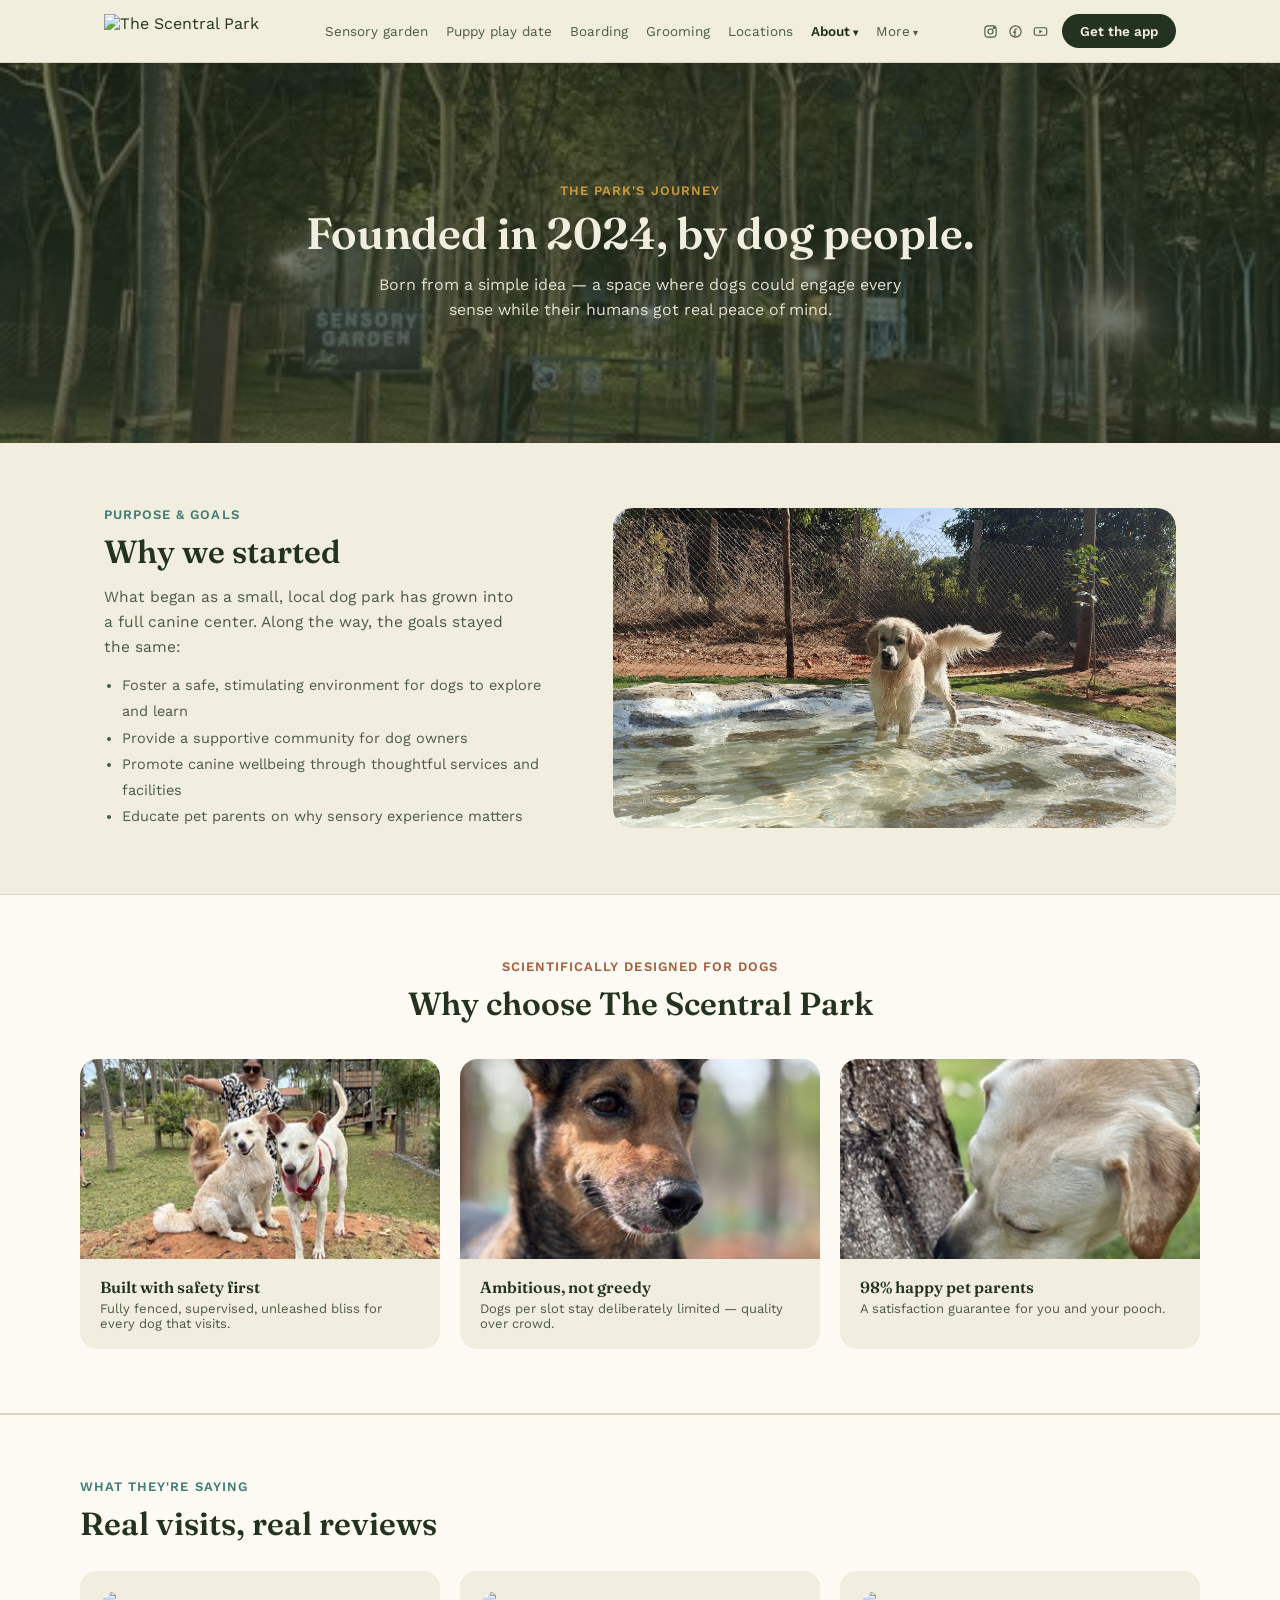
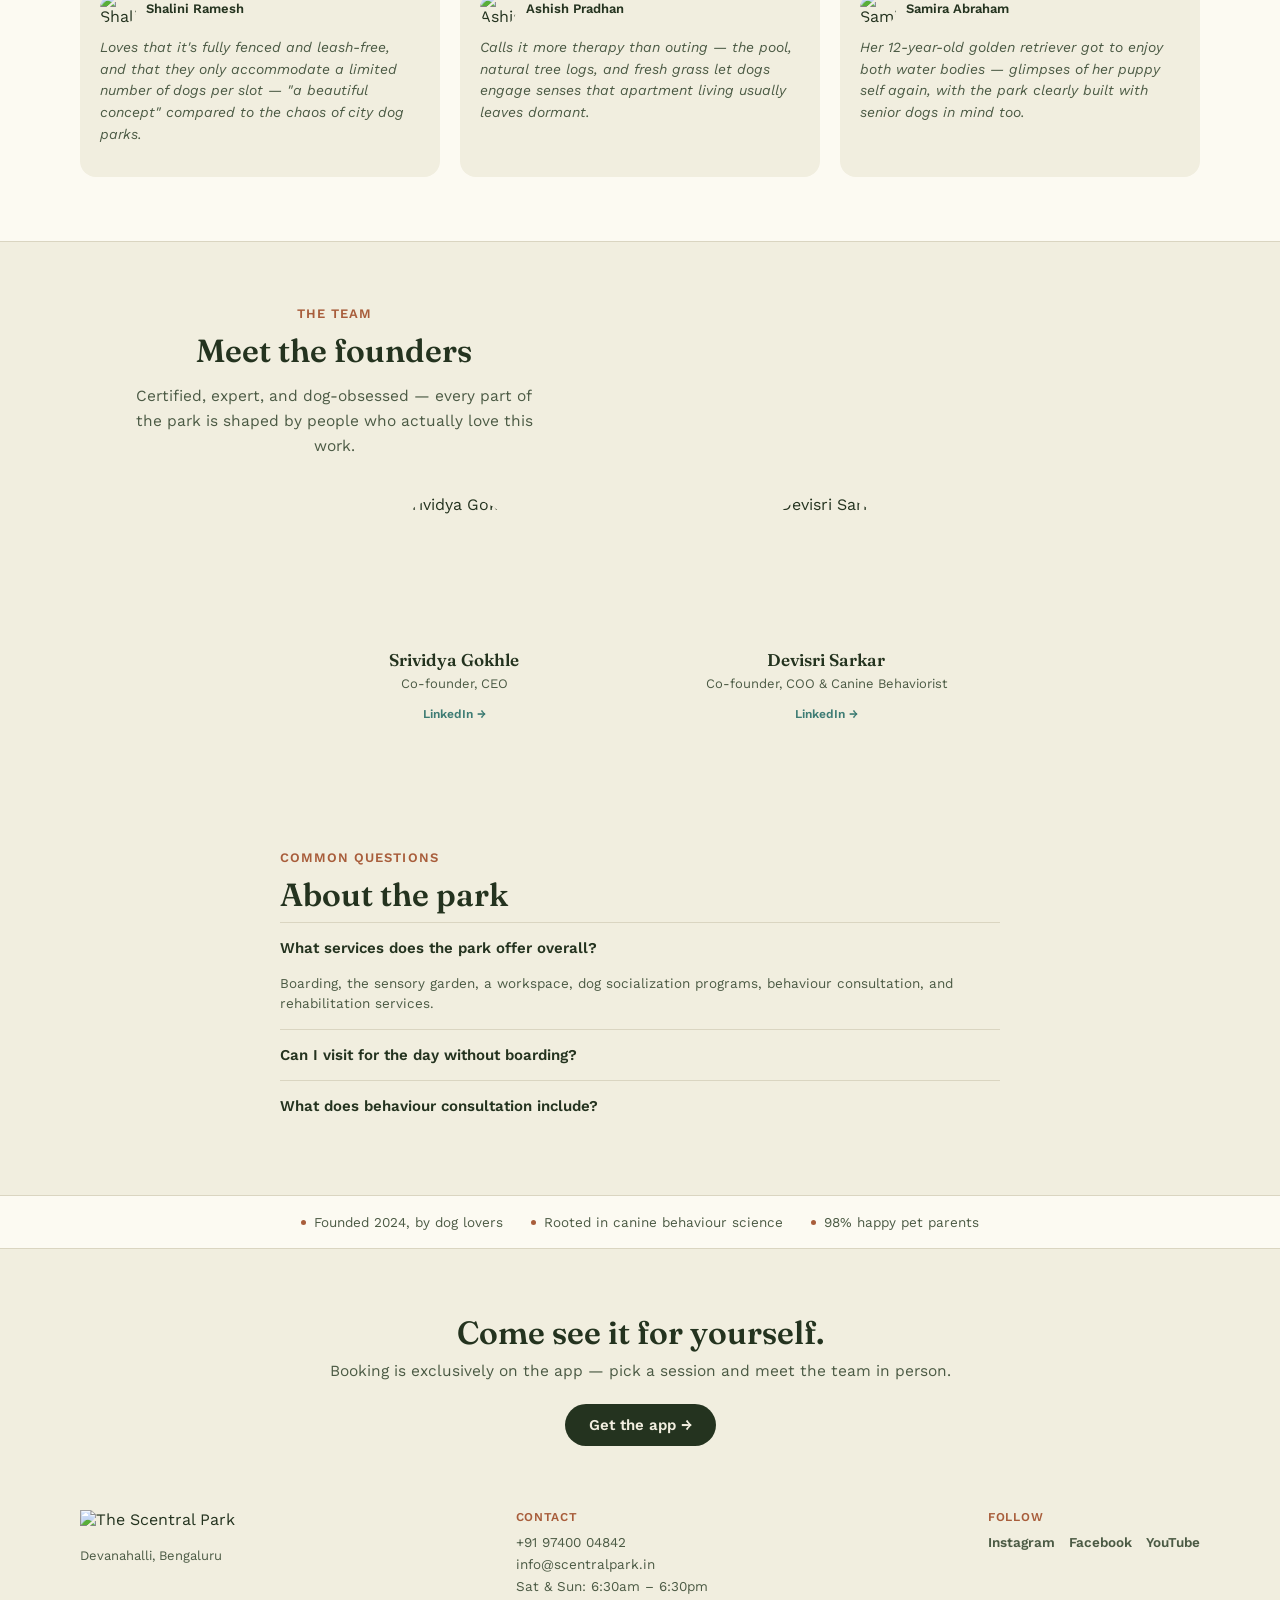
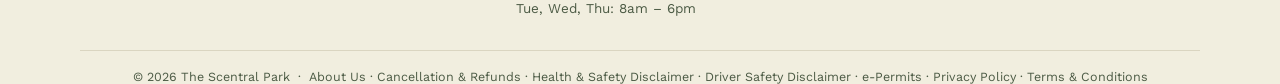
==== about.html @ 505bb622 "Add files via upload" ====
<!DOCTYPE html>
<html lang="en">
<head>
<meta charset="UTF-8" />
<meta name="viewport" content="width=device-width, initial-scale=1.0" />
<title>About — The Scentral Park</title>
<meta name="description" content="Founded in 2024, The Scentral Park was built by dog lovers to give dogs a space to engage every sense. Meet the team behind it.">
<link href="https://fonts.googleapis.com/css2?family=Fraunces:wght@500;600&family=Work+Sans:wght@400;500;600&display=swap" rel="stylesheet">
<link rel="stylesheet" href="assets/css/main.css">
<style>
  .team-grid { max-width: 720px; margin: 0 auto; display: grid; grid-template-columns: 1fr 1fr; gap: 24px; }
  .team-card { text-align: center; }
  .team-photo { width: 140px; height: 140px; border-radius: 50%; overflow: hidden; margin: 0 auto 14px; }
  .team-photo img { width: 100%; height: 100%; object-fit: cover; }
  .team-card h3 { font-size: 17px; margin-bottom: 4px; }
  .team-card p.title { font-size: 13px; color: var(--ink-soft); margin-bottom: 8px; }
  .team-card a.social { font-size: 12px; color: var(--water); font-weight: 600; }
  @media (max-width: 560px) { .team-grid { grid-template-columns: 1fr; max-width: 280px; } }
  .t-card-photo { display: flex; align-items: center; gap: 10px; margin-bottom: 10px; }
  .t-card-photo img { width: 36px; height: 36px; border-radius: 50%; object-fit: cover; }
</style>
</head>
<body>

<header>
  <div class="header-inner">
    <a href="index.html" class="logo">
      <img src="https://scentralpark.in/wp-content/uploads/2024/12/logo-web-scp-500-1.png" alt="The Scentral Park" style="height:34px;width:auto;">
    </a>
    <nav>
      <a href="sensory-garden.html">Sensory garden</a>
      <a href="puppy-play-date.html">Puppy play date</a>
      <a href="boarding.html">Boarding</a>
      <a href="grooming.html">Grooming</a>
      <a href="locations.html">Locations</a>
      <a href="about.html" class="grp" style="text-decoration:none;color:var(--ink);font-weight:600;">About</a>
      <a href="cafe.html" class="grp" style="text-decoration:none;">More</a>
    </nav>
    <div class="header-cta-group">
      <div class="header-social">
        <a href="https://www.instagram.com/thescentralpark/" target="_blank" rel="noopener" aria-label="Instagram">
          <svg viewBox="0 0 24 24" fill="none" stroke="currentColor" stroke-width="1.8"><rect x="3" y="3" width="18" height="18" rx="5"/><circle cx="12" cy="12" r="4"/><circle cx="17.5" cy="6.5" r="1"/></svg>
        </a>
        <a href="https://www.facebook.com/profile.php?id=61556131220568" target="_blank" rel="noopener" aria-label="Facebook">
          <svg viewBox="0 0 24 24" fill="none" stroke="currentColor" stroke-width="1.8"><path d="M15 8h-2a2 2 0 0 0-2 2v10M8 13h5"/><circle cx="12" cy="12" r="9"/></svg>
        </a>
        <a href="http://www.youtube.com/@thescentralpark" target="_blank" rel="noopener" aria-label="YouTube">
          <svg viewBox="0 0 24 24" fill="none" stroke="currentColor" stroke-width="1.8"><rect x="2" y="6" width="20" height="12" rx="3"/><path d="M10 9l5 3-5 3z" fill="currentColor" stroke="none"/></svg>
        </a>
      </div>
      <a href="#" class="btn btn-primary" style="padding:9px 18px;font-size:13.5px;">Get the app</a>
      <button class="mobile-toggle" onclick="document.getElementById('mmenu').classList.toggle('open')" aria-label="Toggle menu">
        <svg viewBox="0 0 24 24" fill="none" stroke="currentColor" stroke-width="2" stroke-linecap="round"><line x1="3" y1="6" x2="21" y2="6"/><line x1="3" y1="12" x2="21" y2="12"/><line x1="3" y1="18" x2="21" y2="18"/></svg>
      </button>
    </div>
  </div>
  <div class="mobile-menu" id="mmenu">
    <a href="sensory-garden.html">Sensory garden</a>
    <a href="puppy-play-date.html">Puppy play date</a>
    <a href="boarding.html">Boarding</a>
    <a href="grooming.html">Grooming</a>
    <a href="locations.html">Locations</a>
    <a href="about.html" class="active">About</a>
    <a href="cafe.html">More</a>
    <a href="#" class="btn btn-primary">Get the app</a>
  </div>
</header>

<section class="page-hero">
  <img src="assets/img/park-path.jpg" alt="The Scentral Park grounds">
  <div class="scrim"></div>
  <div class="page-hero-content">
    <span class="eyebrow" style="color:var(--sand);">The park's journey</span>
    <h1>Founded in 2024, by dog people.</h1>
    <p>Born from a simple idea — a space where dogs could engage every sense while their humans got real peace of mind.</p>
  </div>
</section>

<section class="feature">
  <div class="feature-inner wrap">
    <div>
      <span class="eyebrow" style="color:var(--water);">Purpose &amp; goals</span>
      <h2>Why we started</h2>
      <p>What began as a small, local dog park has grown into a full canine center. Along the way, the goals stayed the same:</p>
      <ul style="margin-top:14px;padding-left:18px;color:var(--ink-soft);font-size:14.5px;line-height:1.8;">
        <li>Foster a safe, stimulating environment for dogs to explore and learn</li>
        <li>Provide a supportive community for dog owners</li>
        <li>Promote canine wellbeing through thoughtful services and facilities</li>
        <li>Educate pet parents on why sensory experience matters</li>
      </ul>
    </div>
    <div class="feature-media">
      <img src="assets/img/sensory-garden-hero.jpg" alt="Dog at The Scentral Park">
    </div>
  </div>
</section>

<section class="zones">
  <div class="zones-head">
    <span class="eyebrow" style="color:var(--mud);">Scientifically designed for dogs</span>
    <h2>Why choose The Scentral Park</h2>
  </div>
  <div class="zones-grid">
    <div class="zone-card">
      <div class="zone-media"><img src="assets/img/mound-play-2.jpg" alt="Safety at The Scentral Park"></div>
      <div class="zone-body">
        <h3>Built with safety first</h3>
        <p>Fully fenced, supervised, unleashed bliss for every dog that visits.</p>
      </div>
    </div>
    <div class="zone-card">
      <div class="zone-media"><img src="assets/img/portrait-1.jpg" alt="Small groups at The Scentral Park"></div>
      <div class="zone-body">
        <h3>Ambitious, not greedy</h3>
        <p>Dogs per slot stay deliberately limited — quality over crowd.</p>
      </div>
    </div>
    <div class="zone-card">
      <div class="zone-media"><img src="assets/img/portrait-2.jpg" alt="Happy dog at The Scentral Park"></div>
      <div class="zone-body">
        <h3>98% happy pet parents</h3>
        <p>A satisfaction guarantee for you and your pooch.</p>
      </div>
    </div>
  </div>
</section>

<section class="testimonials">
  <div class="testimonials-inner">
    <span class="eyebrow" style="color:var(--water);">What they're saying</span>
    <h2 style="font-size:clamp(24px,3vw,32px);">Real visits, real reviews</h2>
    <div class="testimonials-grid">
      <div class="t-card">
        <div class="t-card-photo">
          <img src="https://scentralpark.in/wp-content/uploads/2024/12/shalini-petpic-482x391.jpg" alt="Shalini Ramesh">
          <p class="name" style="margin:0;">Shalini Ramesh</p>
        </div>
        <p class="quote">Loves that it's fully fenced and leash-free, and that they only accommodate a limited number of dogs per slot — "a beautiful concept" compared to the chaos of city dog parks.</p>
      </div>
      <div class="t-card">
        <div class="t-card-photo">
          <img src="https://scentralpark.in/wp-content/uploads/2024/12/ashish-pic-482x391.jpg" alt="Ashish Pradhan">
          <p class="name" style="margin:0;">Ashish Pradhan</p>
        </div>
        <p class="quote">Calls it more therapy than outing — the pool, natural tree logs, and fresh grass let dogs engage senses that apartment living usually leaves dormant.</p>
      </div>
      <div class="t-card">
        <div class="t-card-photo">
          <img src="https://scentralpark.in/wp-content/uploads/2024/12/samira-abraham-482x391.jpg" alt="Samira Abraham">
          <p class="name" style="margin:0;">Samira Abraham</p>
        </div>
        <p class="quote">Her 12-year-old golden retriever got to enjoy both water bodies — glimpses of her puppy self again, with the park clearly built with senior dogs in mind too.</p>
      </div>
    </div>
  </div>
</section>

<section class="feature">
  <div class="feature-inner wrap">
    <div style="text-align:center;max-width:640px;margin:0 auto;">
      <span class="eyebrow" style="color:var(--mud);">The team</span>
      <h2>Meet the founders</h2>
      <p style="margin:0 auto;">Certified, expert, and dog-obsessed — every part of the park is shaped by people who actually love this work.</p>
    </div>
  </div>
  <div class="team-grid" style="margin-top:36px;">
    <div class="team-card">
      <div class="team-photo"><img src="https://scentralpark.in/wp-content/uploads/2024/12/vidya-wdog2.jpg" alt="Srividya Gokhle"></div>
      <h3>Srividya Gokhle</h3>
      <p class="title">Co-founder, CEO</p>
      <a class="social" href="https://in.linkedin.com/in/vidya-gokhle-02820345" target="_blank" rel="noopener">LinkedIn →</a>
    </div>
    <div class="team-card">
      <div class="team-photo"><img src="https://scentralpark.in/wp-content/uploads/2024/12/devisrisarkar.jpg" alt="Devisri Sarkar"></div>
      <h3>Devisri Sarkar</h3>
      <p class="title">Co-founder, COO &amp; Canine Behaviorist</p>
      <a class="social" href="https://in.linkedin.com/in/devisri" target="_blank" rel="noopener">LinkedIn →</a>
    </div>
  </div>
</section>

<section class="faq">
  <div class="faq-inner">
    <span class="eyebrow" style="color:var(--mud);">Common questions</span>
    <h2 style="font-size:clamp(24px,3vw,32px);margin-bottom:8px;">About the park</h2>
    <details class="faq-item" open>
      <summary>What services does the park offer overall?</summary>
      <p>Boarding, the sensory garden, a workspace, dog socialization programs, behaviour consultation, and rehabilitation services.</p>
    </details>
    <details class="faq-item">
      <summary>Can I visit for the day without boarding?</summary>
      <p>Yes — day visits let your dog enjoy the facilities and socialization programs without an overnight stay.</p>
    </details>
    <details class="faq-item">
      <summary>What does behaviour consultation include?</summary>
      <p>Working one-on-one with a professional to address specific behavioural issues, with strategies and training techniques tailored to your dog.</p>
    </details>
  </div>
</section>

<div class="trust">
  <div class="trust-inner">
    <span><span class="dot"></span>Founded 2024, by dog lovers</span>
    <span><span class="dot"></span>Rooted in canine behaviour science</span>
    <span><span class="dot"></span>98% happy pet parents</span>
  </div>
</div>

<section class="closing wrap">
  <h2>Come see it for yourself.</h2>
  <p>Booking is exclusively on the app — pick a session and meet the team in person.</p>
  <a href="#" class="btn btn-primary">Get the app →</a>
</section>

<footer>
  <div class="footer-inner">
    <div>
      <div class="logo">
        <img src="https://scentralpark.in/wp-content/uploads/2024/12/logo-web-scp-500-1.png" alt="The Scentral Park" style="height:30px;width:auto;">
      </div>
      <span style="font-size:13px;color:var(--ink-soft);max-width:220px;display:block;margin-top:8px;">Devanahalli, Bengaluru</span>
    </div>
    <div class="footer-col">
      <h4>Contact</h4>
      <a href="tel:+919740004842">+91 97400 04842</a>
      <a href="mailto:info@scentralpark.in">info@scentralpark.in</a>
      <span>Sat &amp; Sun: 6:30am – 6:30pm</span>
      <span>Tue, Wed, Thu: 8am – 6pm</span>
    </div>
    <div class="footer-col">
      <h4>Follow</h4>
      <div class="footer-social">
        <a href="https://www.instagram.com/thescentralpark/" target="_blank" rel="noopener">Instagram</a>
        <a href="https://www.facebook.com/profile.php?id=61556131220568" target="_blank" rel="noopener">Facebook</a>
        <a href="http://www.youtube.com/@thescentralpark" target="_blank" rel="noopener">YouTube</a>
      </div>
    </div>
  </div>
  <div class="footer-bottom">
    © 2026 The Scentral Park &nbsp;·&nbsp;
    <a href="about.html" style="display:inline;">About Us</a> ·
    <a href="#" style="display:inline;">Cancellation &amp; Refunds</a> ·
    <a href="#" style="display:inline;">Health &amp; Safety Disclaimer</a> ·
    <a href="#" style="display:inline;">Driver Safety Disclaimer</a> ·
    <a href="#" style="display:inline;">e-Permits</a> ·
    <a href="#" style="display:inline;">Privacy Policy</a> ·
    <a href="#" style="display:inline;">Terms &amp; Conditions</a>
  </div>
</footer>

</body>
</html>
---- assets/css/main.css ----
:root {
    --bg: #F1EEDF; --card: #FCFAF2; --ink: #24331F; --ink-soft: #4B5A44;
    --mud: #A85D3B; --water: #3E7C74; --sand: #C99A3E; --line: #DAD5C1;
  }
  * { box-sizing: border-box; margin: 0; padding: 0; }
  html { scroll-behavior: smooth; }
  body { background: var(--bg); color: var(--ink); font-family: 'Work Sans', sans-serif; }
  img, video { max-width: 100%; display: block; object-fit: cover; }
  a { color: inherit; text-decoration: none; }
  h1,h2,h3 { font-family: 'Fraunces', serif; font-weight: 600; }
  .wrap { max-width: 1120px; margin: 0 auto; padding: 0 24px; }
  .eyebrow { font-size: 13px; font-weight: 600; letter-spacing: .08em; text-transform: uppercase; margin-bottom: 10px; display: block; }
  .btn { font-weight: 600; font-size: 15px; border-radius: 999px; padding: 12px 24px; display: inline-flex; align-items: center; gap: 8px; }
  .btn-primary { background: var(--ink); color: var(--bg); }
  .btn-outline { border: 1.5px solid var(--ink); color: var(--ink); }

  header { position: sticky; top: 0; z-index: 50; background: rgba(241,238,223,.94); backdrop-filter: blur(6px); border-bottom: 1px solid var(--line); }
  .header-inner { max-width: 1120px; margin: 0 auto; box-sizing: border-box; display: flex; align-items: center; justify-content: space-between; padding: 14px 24px; gap: 16px; flex-wrap: wrap; }
  .logo { display: flex; align-items: center; gap: 8px; }
  .logo-mark { width: 30px; height: 30px; border-radius: 50%; background: var(--ink); display: flex; align-items: center; justify-content: center; color: var(--bg); font-family: 'Fraunces',serif; font-weight: 600; font-size: 14px; }
  .logo-name { font-family: 'Fraunces', serif; font-weight: 600; font-size: 17px; }
  nav { display: flex; gap: 18px; flex-wrap: wrap; }
  nav a, nav span.grp { font-size: 13.5px; color: var(--ink-soft); cursor: pointer; }
  .grp:after { content: " ▾"; font-size: 10px; }
  .header-social { display: flex; align-items: center; gap: 10px; }
  .header-social a { color: var(--ink-soft); display: flex; }
  .header-social svg { width: 15px; height: 15px; }
  .header-cta-group { display: flex; align-items: center; gap: 14px; }
  .mobile-toggle { display: none; background: none; border: none; cursor: pointer; color: var(--ink); padding: 4px; }
  .mobile-toggle svg { width: 22px; height: 22px; display: block; }
  .mobile-menu { display: none; flex-direction: column; gap: 2px; padding: 8px 24px 20px; border-top: 1px solid var(--line); background: var(--bg); }
  .mobile-menu.open { display: flex; }
  .mobile-menu a:not(.btn) { text-decoration: none; color: var(--ink); font-size: 16px; padding: 12px 0; border-bottom: 1px solid var(--line); }
  .mobile-menu a.active { font-weight: 600; color: var(--mud); }
  .mobile-menu .btn { text-align: center; justify-content: center; margin-top: 14px; }
  @media (max-width: 480px) { .header-social { display: none; } }
  @media (max-width: 860px) {
    nav { display: none; }
    .mobile-toggle { display: block; }
  }

  /* hero */
  .hero { position: relative; min-height: 560px; display: flex; align-items: center; overflow: hidden; }
  .hero video { position: absolute; inset: 0; width: 100%; height: 100%; object-fit: cover; }
  .hero-scrim { position: absolute; inset: 0; background: linear-gradient(180deg, rgba(36,51,31,.55) 0%, rgba(36,51,31,.35) 45%, rgba(36,51,31,.75) 100%); }
  .hero-content { position: relative; max-width: 1120px; margin: 0 auto; padding: 60px 24px 40px; width: 100%; text-align: center; }
  .hero h1 { font-size: clamp(30px,5vw,52px); line-height: 1.1; color: var(--bg); margin: 0 auto 16px; max-width: 720px; }
  .hero p { font-size: 17px; color: #E4E1D2; max-width: 480px; margin: 0 auto 26px; line-height: 1.5; }
  .hero-actions { display: flex; gap: 12px; justify-content: center; flex-wrap: wrap; margin-bottom: 40px; }

  /* avatar row */
  .avatar-row { display: flex; justify-content: center; gap: 28px; flex-wrap: wrap; position: relative; z-index: 2; }
  .avatar-item { text-align: center; width: 130px; }
  .avatar-photo { width: 76px; height: 76px; border-radius: 50%; overflow: hidden; margin: 0 auto 10px; border: 2px solid rgba(252,250,242,.6); }
  .avatar-photo img { width: 100%; height: 100%; }
  .avatar-item p { font-size: 12.5px; color: var(--bg); line-height: 1.35; }

  /* full-bleed statement */
  .statement { position: relative; min-height: 340px; display: flex; align-items: center; justify-content: center; overflow: hidden; }
  .statement video { position: absolute; inset: 0; width: 100%; height: 100%; object-fit: cover; }
  .statement .scrim { position: absolute; inset: 0; background: rgba(36,51,31,.6); }
  .statement .txt { position: relative; z-index: 2; max-width: 640px; text-align: center; padding: 40px 24px; }
  .statement h2 { font-size: clamp(24px,3.2vw,34px); color: var(--bg); line-height: 1.25; }

  /* feature section: text + media */
  .feature { padding: 64px 24px; }
  .feature-inner { max-width: 1120px; margin: 0 auto; display: grid; grid-template-columns: .9fr 1.1fr; gap: 48px; align-items: center; }
  .feature-inner.reverse { direction: rtl; }
  .feature-inner.reverse > * { direction: ltr; }
  .feature h2 { font-size: clamp(24px,3vw,32px); margin-bottom: 14px; }
  .feature p { font-size: 15.5px; color: var(--ink-soft); line-height: 1.6; max-width: 420px; }
  .feature-media { border-radius: 20px; overflow: hidden; }
  .feature-media img, .feature-media video { width: 100%; height: 320px; }
  @media (max-width: 860px) { .feature-inner, .feature-inner.reverse { grid-template-columns: 1fr; direction: ltr; } }

  /* zones triptych */
  .zones { background: var(--card); border-top: 1px solid var(--line); border-bottom: 1px solid var(--line); padding: 64px 24px; }
  .zones-head { max-width: 1120px; margin: 0 auto 36px; text-align: center; }
  .zones-head h2 { font-size: clamp(24px,3vw,32px); }
  .zones-grid { max-width: 1120px; margin: 0 auto; display: grid; grid-template-columns: repeat(3,1fr); gap: 20px; }
  .zone-card { border-radius: 18px; overflow: hidden; background: var(--bg); }
  .zone-media { height: 200px; overflow: hidden; }
  .zone-media img, .zone-media video { width: 100%; height: 100%; }
  .zone-body { padding: 18px 20px; }
  .zone-body h3 { font-size: 16px; margin-bottom: 4px; }
  .zone-body p { font-size: 13px; color: var(--ink-soft); }
  @media (max-width: 860px) { .zones-grid { grid-template-columns: 1fr; } }

  /* two-card row (boarding + grooming) */
  .duo { padding: 64px 24px; }
  .duo-head { max-width: 1120px; margin: 0 auto 32px; text-align: center; }
  .duo-head h2 { font-size: clamp(24px,3vw,32px); }
  .duo-grid { max-width: 1120px; margin: 0 auto; display: grid; grid-template-columns: 1fr 1fr; gap: 20px; }
  .duo-card { display: block; border-radius: 20px; overflow: hidden; position: relative; height: 320px; }
  .duo-card img, .duo-card video { width: 100%; height: 100%; }
  .duo-card .duo-label { position: absolute; bottom: 0; left: 0; right: 0; padding: 20px; background: linear-gradient(0deg, rgba(36,51,31,.85), transparent); }
  .duo-card .duo-label h3 { color: var(--bg); font-size: 19px; }
  .duo-card .duo-label p { color: #E4E1D2; font-size: 13px; margin-top: 2px; }
  @media (max-width: 860px) { .duo-grid { grid-template-columns: 1fr; } }

  /* why us */
  .whyus { position: relative; min-height: 420px; display: flex; align-items: center; overflow: hidden; }
  .whyus img { position: absolute; inset: 0; width: 100%; height: 100%; object-fit: cover; }
  .whyus .scrim { position: absolute; inset: 0; background: rgba(36,51,31,.7); }
  .whyus-content { position: relative; z-index: 2; max-width: 640px; margin: 0 auto; text-align: center; padding: 60px 24px; }
  .whyus-content .eyebrow { color: var(--sand); }
  .whyus-content h2 { color: var(--bg); font-size: clamp(24px,3vw,32px); margin-bottom: 16px; }
  .whyus-content p { color: #E4E1D2; font-size: 15.5px; line-height: 1.6; margin-bottom: 20px; }
  .whyus-content .sign { color: var(--sand); font-family: 'Fraunces', serif; font-size: 16px; }

  /* closing CTA */
  .closing { padding: 64px 24px; text-align: center; }
  .closing-photos { display: flex; justify-content: center; gap: 10px; margin-bottom: 28px; flex-wrap: wrap; }
  .closing-photos img { width: 64px; height: 64px; border-radius: 50%; border: 2px solid var(--card); }
  .closing h2 { font-size: clamp(24px,3vw,32px); margin-bottom: 10px; }
  .closing p { font-size: 15.5px; color: var(--ink-soft); margin-bottom: 24px; }

  /* how it works */
  .hiw { background: var(--card); border-top: 1px solid var(--line); border-bottom: 1px solid var(--line); padding: 64px 24px; }
  .hiw-inner { max-width: 1120px; margin: 0 auto; display: grid; grid-template-columns: repeat(3,1fr); gap: 20px; text-align: center; }
  .hiw-step .num { width: 32px; height: 32px; border-radius: 50%; background: var(--ink); color: var(--bg); display: flex; align-items: center; justify-content: center; font-weight: 600; font-size: 14px; margin: 0 auto 10px; }
  .hiw-step h3 { font-size: 15px; margin-bottom: 4px; }
  .hiw-step p { font-size: 12.5px; color: var(--ink-soft); }
  @media (max-width: 860px) { .hiw-inner { grid-template-columns: 1fr; } }

  /* gallery grid */
  .gallery { padding: 64px 24px; }
  .gallery-head { max-width: 1120px; margin: 0 auto 28px; }
  .gallery-head h2 { font-size: clamp(24px,3vw,32px); }
  .gallery-grid { max-width: 1120px; margin: 0 auto; display: grid; grid-template-columns: repeat(6,1fr); gap: 10px; }
  .gallery-grid img { border-radius: 12px; height: 110px; width: 100%; }
  @media (max-width: 860px) { .gallery-grid { grid-template-columns: repeat(3,1fr); } }

  /* trust strip */
  .trust { background: var(--card); border-top: 1px solid var(--line); border-bottom: 1px solid var(--line); }
  .trust-inner { max-width: 1120px; margin: 0 auto; display: flex; gap: 28px; flex-wrap: wrap; justify-content: center; padding: 18px 24px; }
  .trust-inner span { font-size: 13.5px; color: var(--ink-soft); display: flex; align-items: center; gap: 8px; }
  .dot { width: 5px; height: 5px; border-radius: 50%; background: var(--mud); }

  /* faq */
  .faq { padding: 64px 24px; }
  .faq-inner { max-width: 720px; margin: 0 auto; }
  .faq-item { border-top: 1px solid var(--line); }
  .faq-item summary { font-weight: 600; font-size: 15px; cursor: pointer; list-style: none; padding: 16px 0; }
  .faq-item summary::-webkit-details-marker { display: none; }
  .faq-item p { font-size: 13.5px; color: var(--ink-soft); padding-bottom: 16px; line-height: 1.5; }

  /* location teaser */
  .loc-teaser { max-width: 1120px; margin: 0 auto 40px; padding: 40px 24px; display: flex; justify-content: space-between; align-items: center; gap: 20px; flex-wrap: wrap; background: var(--ink); border-radius: 24px; color: var(--bg); }
  .loc-teaser h3 { color: var(--bg); font-size: 20px; margin-bottom: 4px; }
  .loc-teaser p { color: #C9C7B8; font-size: 13.5px; }
  /* testimonials */
  .testimonials { background: var(--card); border-top: 1px solid var(--line); border-bottom: 1px solid var(--line); padding: 64px 24px; }
  .testimonials-inner { max-width: 1120px; margin: 0 auto; }
  .testimonials-grid { display: grid; grid-template-columns: repeat(3,1fr); gap: 20px; margin-top: 28px; }
  .t-card { background: var(--bg); border-radius: 16px; padding: 20px; }
  .t-card p.quote { font-size: 14px; color: var(--ink-soft); line-height: 1.55; font-style: italic; margin-bottom: 12px; }
  .t-card p.name { font-size: 13px; font-weight: 600; color: var(--ink); }
  @media (max-width: 860px) { .testimonials-grid { grid-template-columns: 1fr; } }

  /* pricing grid (session types) */
  .pricing { padding: 64px 24px; background: var(--card); border-top: 1px solid var(--line); border-bottom: 1px solid var(--line); }
  .pricing-head { max-width: 1120px; margin: 0 auto 32px; text-align: center; }
  .pricing-head h2 { font-size: clamp(24px,3vw,32px); }
  .pricing-grid { max-width: 1120px; margin: 0 auto; display: grid; grid-template-columns: repeat(4,1fr); gap: 16px; }
  .price-card { background: var(--bg); border-radius: 16px; padding: 20px; position: relative; }
  .price-card.popular { border: 2px solid var(--mud); }
  .price-tag { position: absolute; top: -10px; left: 16px; background: var(--mud); color: var(--bg); font-size: 10.5px; font-weight: 600; padding: 3px 10px; border-radius: 999px; letter-spacing: .04em; text-transform: uppercase; }
  .price-card h3 { font-size: 15px; margin-bottom: 6px; }
  .price-card .amount { font-family: 'Fraunces', serif; font-weight: 600; font-size: 26px; color: var(--ink); margin-bottom: 10px; }
  .price-card .amount span { font-size: 12px; font-weight: 400; color: var(--ink-soft); }
  .price-card ul { list-style: none; margin: 0 0 16px; padding: 0; }
  .price-card li { font-size: 12.5px; color: var(--ink-soft); margin-bottom: 6px; padding-left: 14px; position: relative; }
  .price-card li:before { content: "·"; position: absolute; left: 2px; color: var(--mud); font-weight: 700; }
  @media (max-width: 860px) { .pricing-grid { grid-template-columns: 1fr 1fr; } }
  @media (max-width: 560px) { .pricing-grid { grid-template-columns: 1fr; } }

  /* simple page hero (for sub-pages) */
  .page-hero { position: relative; min-height: 380px; display: flex; align-items: center; overflow: hidden; }
  .page-hero img, .page-hero video { position: absolute; inset: 0; width: 100%; height: 100%; object-fit: cover; }
  .page-hero .scrim { position: absolute; inset: 0; background: linear-gradient(180deg, rgba(36,51,31,.6) 0%, rgba(36,51,31,.7) 100%); }
  .page-hero-content { position: relative; z-index: 2; max-width: 720px; margin: 0 auto; text-align: center; padding: 40px 24px; }
  .page-hero h1 { font-size: clamp(28px,4.5vw,44px); color: var(--bg); line-height: 1.15; margin-bottom: 14px; }
  .page-hero p { color: #E4E1D2; font-size: 16px; line-height: 1.55; max-width: 560px; margin: 0 auto; }
  .footer-inner { max-width: 1120px; margin: 0 auto; display: flex; justify-content: space-between; flex-wrap: wrap; gap: 24px; }
  .footer-col h4 { font-size: 12px; font-weight: 600; letter-spacing: .06em; text-transform: uppercase; color: var(--mud); margin-bottom: 10px; }
  .footer-col a, .footer-col span { display: block; font-size: 13.5px; color: var(--ink-soft); margin-bottom: 6px; }
  .footer-social { display: flex; gap: 14px; }
  .footer-social a { font-weight: 600; }
  .footer-bottom { max-width: 1120px; margin: 28px auto 0; padding-top: 18px; border-top: 1px solid var(--line); font-size: 12.5px; color: var(--ink-soft); text-align: center; }
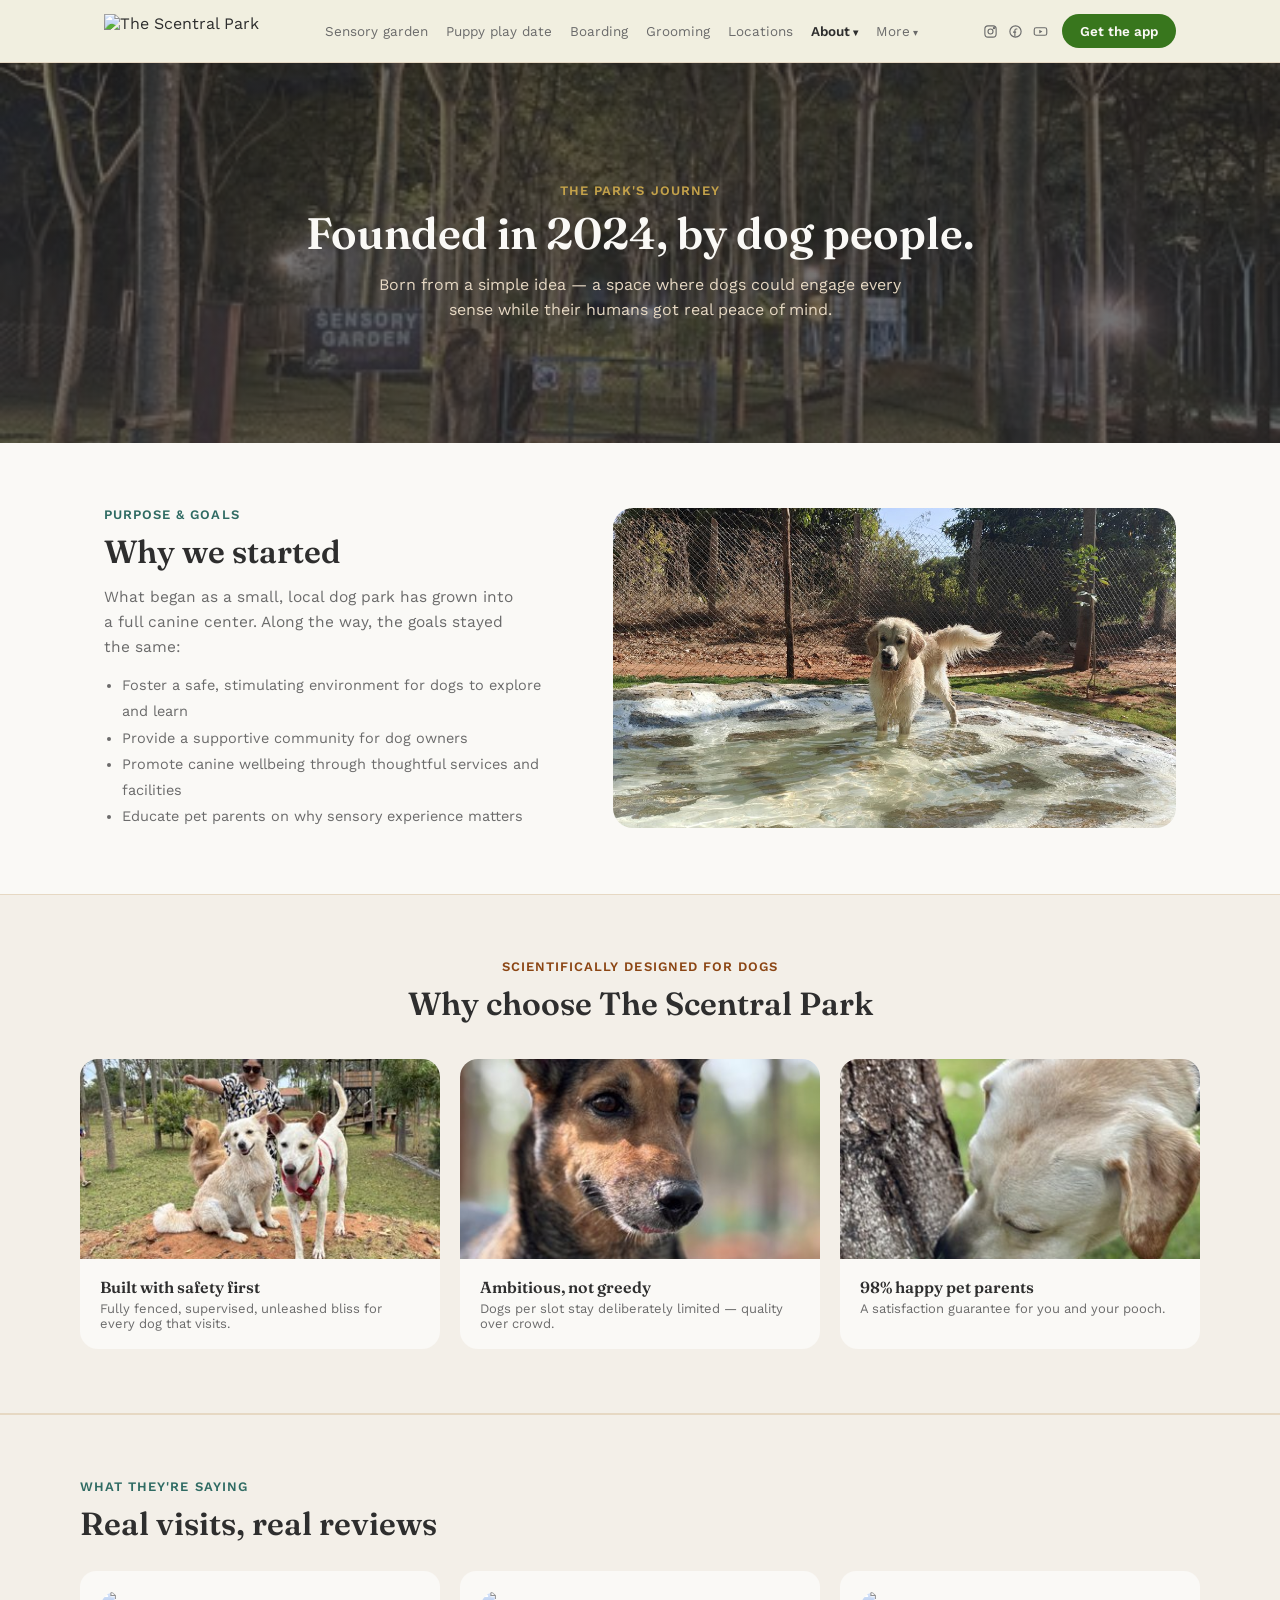
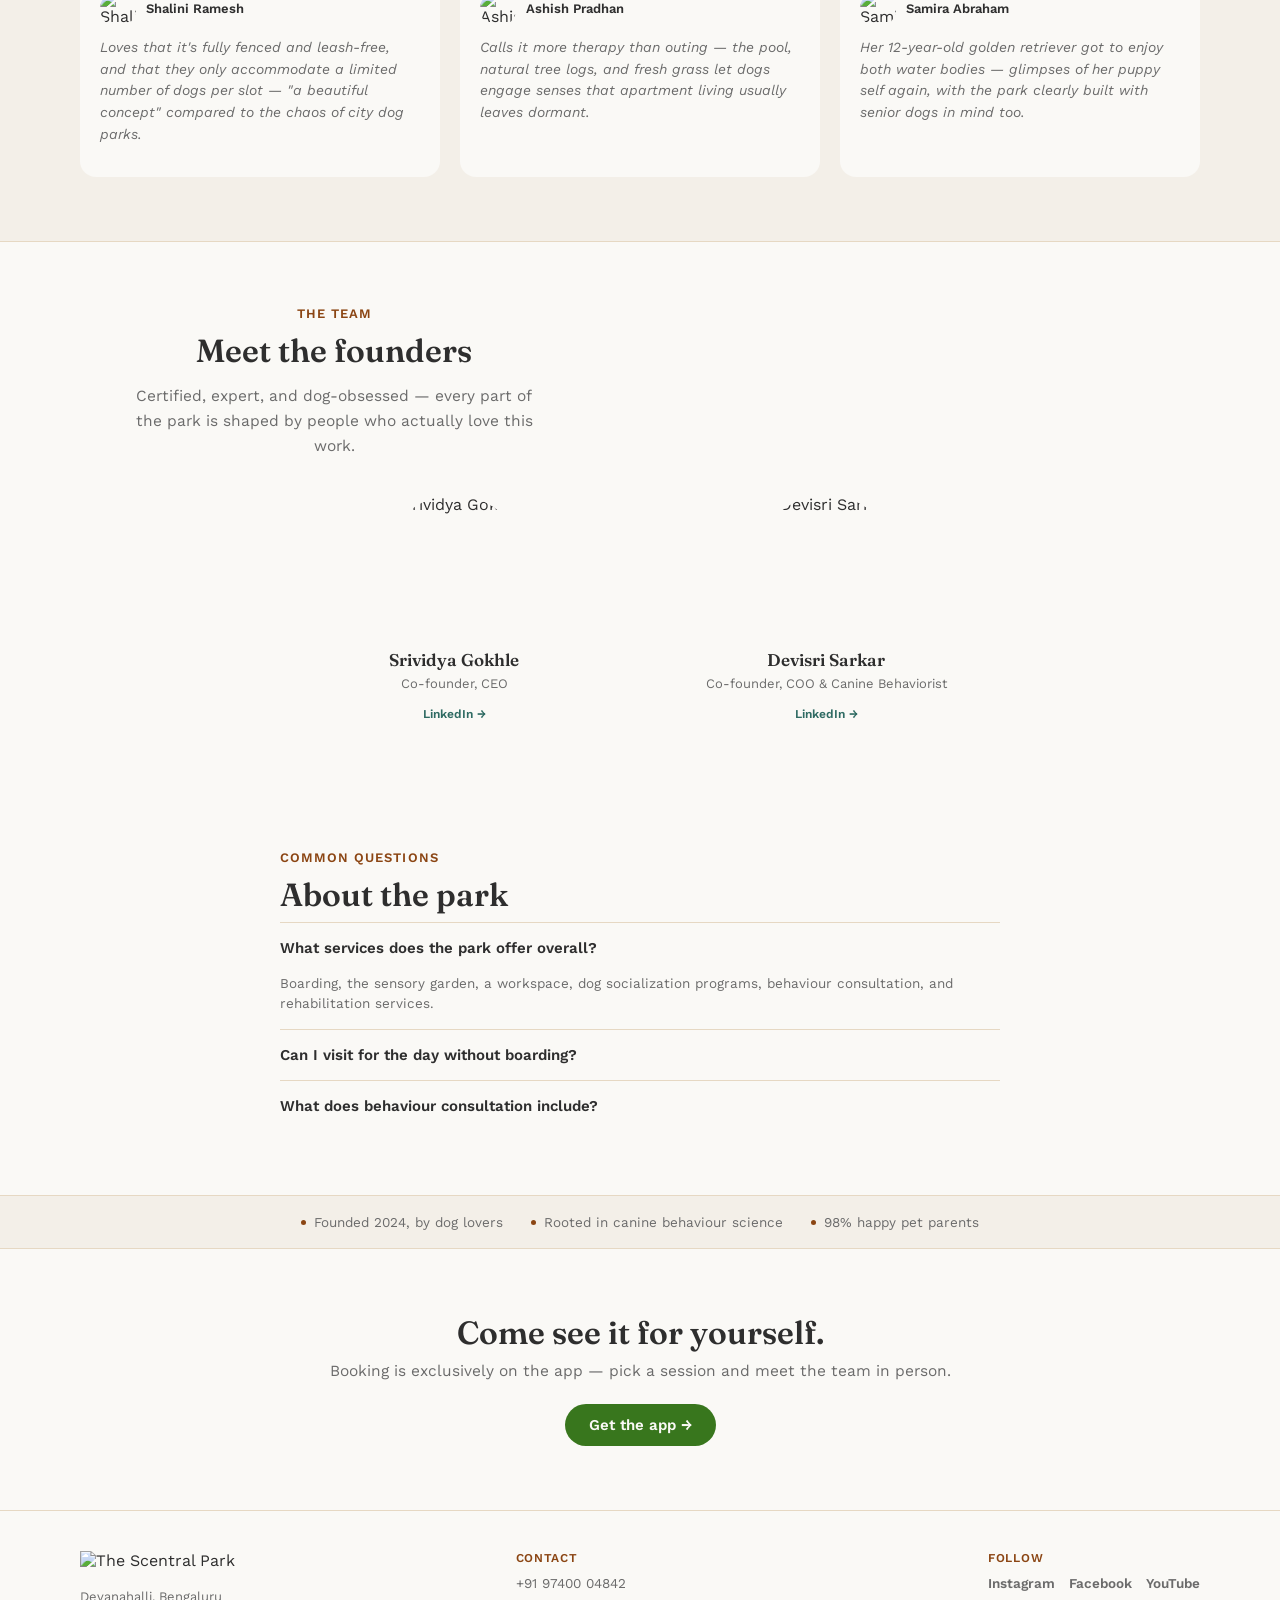
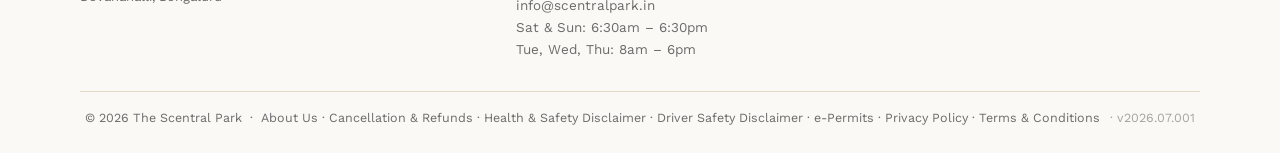
==== commit 0afb307d: "Add files via upload" ====
--- a/about.html
+++ b/about.html
@@ -245,6 +245,7 @@
     <a href="#" style="display:inline;">e-Permits</a> ·
     <a href="#" style="display:inline;">Privacy Policy</a> ·
     <a href="#" style="display:inline;">Terms &amp; Conditions</a>
+    <span style="display:inline-block;margin-left:6px;opacity:.6;">· v2026.07.001</span>
   </div>
 </footer>
 
--- a/assets/css/main.css
+++ b/assets/css/main.css
@@ -1,6 +1,7 @@
 :root {
-    --bg: #F1EEDF; --card: #FCFAF2; --ink: #24331F; --ink-soft: #4B5A44;
-    --mud: #A85D3B; --water: #3E7C74; --sand: #C99A3E; --line: #DAD5C1;
+    --bg: #FAF9F6; --card: #F3EFE8; --ink: #2E2E2E; --ink-soft: #6B6B6B;
+    --mud: #8B4513; --water: #2F6B63; --sand: #C4A24A; --line: #E6D8C3;
+    --fill: #38761D;
   }
   * { box-sizing: border-box; margin: 0; padding: 0; }
   html { scroll-behavior: smooth; }
@@ -11,13 +12,13 @@
   .wrap { max-width: 1120px; margin: 0 auto; padding: 0 24px; }
   .eyebrow { font-size: 13px; font-weight: 600; letter-spacing: .08em; text-transform: uppercase; margin-bottom: 10px; display: block; }
   .btn { font-weight: 600; font-size: 15px; border-radius: 999px; padding: 12px 24px; display: inline-flex; align-items: center; gap: 8px; }
-  .btn-primary { background: var(--ink); color: var(--bg); }
+  .btn-primary { background: var(--fill); color: var(--bg); }
   .btn-outline { border: 1.5px solid var(--ink); color: var(--ink); }
 
   header { position: sticky; top: 0; z-index: 50; background: rgba(241,238,223,.94); backdrop-filter: blur(6px); border-bottom: 1px solid var(--line); }
   .header-inner { max-width: 1120px; margin: 0 auto; box-sizing: border-box; display: flex; align-items: center; justify-content: space-between; padding: 14px 24px; gap: 16px; flex-wrap: wrap; }
   .logo { display: flex; align-items: center; gap: 8px; }
-  .logo-mark { width: 30px; height: 30px; border-radius: 50%; background: var(--ink); display: flex; align-items: center; justify-content: center; color: var(--bg); font-family: 'Fraunces',serif; font-weight: 600; font-size: 14px; }
+  .logo-mark { width: 30px; height: 30px; border-radius: 50%; background: var(--fill); display: flex; align-items: center; justify-content: center; color: var(--bg); font-family: 'Fraunces',serif; font-weight: 600; font-size: 14px; }
   .logo-name { font-family: 'Fraunces', serif; font-weight: 600; font-size: 17px; }
   nav { display: flex; gap: 18px; flex-wrap: wrap; }
   nav a, nav span.grp { font-size: 13.5px; color: var(--ink-soft); cursor: pointer; }
@@ -42,10 +43,10 @@
   /* hero */
   .hero { position: relative; min-height: 560px; display: flex; align-items: center; overflow: hidden; }
   .hero video { position: absolute; inset: 0; width: 100%; height: 100%; object-fit: cover; }
-  .hero-scrim { position: absolute; inset: 0; background: linear-gradient(180deg, rgba(36,51,31,.55) 0%, rgba(36,51,31,.35) 45%, rgba(36,51,31,.75) 100%); }
+  .hero-scrim { position: absolute; inset: 0; background: linear-gradient(180deg, rgba(46,46,46,.55) 0%, rgba(46,46,46,.35) 45%, rgba(46,46,46,.75) 100%); }
   .hero-content { position: relative; max-width: 1120px; margin: 0 auto; padding: 60px 24px 40px; width: 100%; text-align: center; }
   .hero h1 { font-size: clamp(30px,5vw,52px); line-height: 1.1; color: var(--bg); margin: 0 auto 16px; max-width: 720px; }
-  .hero p { font-size: 17px; color: #E4E1D2; max-width: 480px; margin: 0 auto 26px; line-height: 1.5; }
+  .hero p { font-size: 17px; color: #E6D8C3; max-width: 480px; margin: 0 auto 26px; line-height: 1.5; }
   .hero-actions { display: flex; gap: 12px; justify-content: center; flex-wrap: wrap; margin-bottom: 40px; }
 
   /* avatar row */
@@ -58,7 +59,7 @@
   /* full-bleed statement */
   .statement { position: relative; min-height: 340px; display: flex; align-items: center; justify-content: center; overflow: hidden; }
   .statement video { position: absolute; inset: 0; width: 100%; height: 100%; object-fit: cover; }
-  .statement .scrim { position: absolute; inset: 0; background: rgba(36,51,31,.6); }
+  .statement .scrim { position: absolute; inset: 0; background: rgba(46,46,46,.6); }
   .statement .txt { position: relative; z-index: 2; max-width: 640px; text-align: center; padding: 40px 24px; }
   .statement h2 { font-size: clamp(24px,3.2vw,34px); color: var(--bg); line-height: 1.25; }
 
@@ -93,19 +94,19 @@
   .duo-grid { max-width: 1120px; margin: 0 auto; display: grid; grid-template-columns: 1fr 1fr; gap: 20px; }
   .duo-card { display: block; border-radius: 20px; overflow: hidden; position: relative; height: 320px; }
   .duo-card img, .duo-card video { width: 100%; height: 100%; }
-  .duo-card .duo-label { position: absolute; bottom: 0; left: 0; right: 0; padding: 20px; background: linear-gradient(0deg, rgba(36,51,31,.85), transparent); }
+  .duo-card .duo-label { position: absolute; bottom: 0; left: 0; right: 0; padding: 20px; background: linear-gradient(0deg, rgba(46,46,46,.85), transparent); }
   .duo-card .duo-label h3 { color: var(--bg); font-size: 19px; }
-  .duo-card .duo-label p { color: #E4E1D2; font-size: 13px; margin-top: 2px; }
+  .duo-card .duo-label p { color: #E6D8C3; font-size: 13px; margin-top: 2px; }
   @media (max-width: 860px) { .duo-grid { grid-template-columns: 1fr; } }
 
   /* why us */
   .whyus { position: relative; min-height: 420px; display: flex; align-items: center; overflow: hidden; }
   .whyus img { position: absolute; inset: 0; width: 100%; height: 100%; object-fit: cover; }
-  .whyus .scrim { position: absolute; inset: 0; background: rgba(36,51,31,.7); }
+  .whyus .scrim { position: absolute; inset: 0; background: rgba(46,46,46,.7); }
   .whyus-content { position: relative; z-index: 2; max-width: 640px; margin: 0 auto; text-align: center; padding: 60px 24px; }
   .whyus-content .eyebrow { color: var(--sand); }
   .whyus-content h2 { color: var(--bg); font-size: clamp(24px,3vw,32px); margin-bottom: 16px; }
-  .whyus-content p { color: #E4E1D2; font-size: 15.5px; line-height: 1.6; margin-bottom: 20px; }
+  .whyus-content p { color: #E6D8C3; font-size: 15.5px; line-height: 1.6; margin-bottom: 20px; }
   .whyus-content .sign { color: var(--sand); font-family: 'Fraunces', serif; font-size: 16px; }
 
   /* closing CTA */
@@ -117,11 +118,17 @@
 
   /* how it works */
   .hiw { background: var(--card); border-top: 1px solid var(--line); border-bottom: 1px solid var(--line); padding: 64px 24px; }
-  .hiw-inner { max-width: 1120px; margin: 0 auto; display: grid; grid-template-columns: repeat(3,1fr); gap: 20px; text-align: center; }
-  .hiw-step .num { width: 32px; height: 32px; border-radius: 50%; background: var(--ink); color: var(--bg); display: flex; align-items: center; justify-content: center; font-weight: 600; font-size: 14px; margin: 0 auto 10px; }
-  .hiw-step h3 { font-size: 15px; margin-bottom: 4px; }
-  .hiw-step p { font-size: 12.5px; color: var(--ink-soft); }
-  @media (max-width: 860px) { .hiw-inner { grid-template-columns: 1fr; } }
+  .hiw-inner { max-width: 900px; margin: 0 auto; display: grid; grid-template-columns: repeat(3,1fr); gap: 16px; }
+  .hiw-step { background: var(--bg); border: 1px solid var(--line); border-radius: 16px; padding: 24px 20px; text-align: center; position: relative; }
+  .hiw-step .num { width: 32px; height: 32px; border-radius: 50%; background: var(--fill); color: var(--bg); display: flex; align-items: center; justify-content: center; font-weight: 600; font-size: 14px; margin: 0 auto 14px; }
+  .hiw-step h3 { font-size: 15px; margin-bottom: 6px; }
+  .hiw-step p { font-size: 12.5px; color: var(--ink-soft); line-height: 1.45; }
+  .hiw-arrow { display: none; }
+  @media (min-width: 861px) {
+    .hiw-inner { position: relative; }
+    .hiw-step:not(:last-child):after { content: "→"; position: absolute; right: -22px; top: 50%; transform: translateY(-50%); color: var(--mud); font-size: 16px; }
+  }
+  @media (max-width: 860px) { .hiw-inner { grid-template-columns: 1fr; max-width: 360px; } .hiw-step:not(:last-child):after { display: none; } }
 
   /* gallery grid */
   .gallery { padding: 64px 24px; }
@@ -146,9 +153,9 @@
   .faq-item p { font-size: 13.5px; color: var(--ink-soft); padding-bottom: 16px; line-height: 1.5; }
 
   /* location teaser */
-  .loc-teaser { max-width: 1120px; margin: 0 auto 40px; padding: 40px 24px; display: flex; justify-content: space-between; align-items: center; gap: 20px; flex-wrap: wrap; background: var(--ink); border-radius: 24px; color: var(--bg); }
+  .loc-teaser { max-width: 1120px; margin: 0 auto 40px; padding: 40px 24px; display: flex; justify-content: space-between; align-items: center; gap: 20px; flex-wrap: wrap; background: var(--fill); border-radius: 24px; color: var(--bg); }
   .loc-teaser h3 { color: var(--bg); font-size: 20px; margin-bottom: 4px; }
-  .loc-teaser p { color: #C9C7B8; font-size: 13.5px; }
+  .loc-teaser p { color: #E6D8C3; font-size: 13.5px; }
   /* testimonials */
   .testimonials { background: var(--card); border-top: 1px solid var(--line); border-bottom: 1px solid var(--line); padding: 64px 24px; }
   .testimonials-inner { max-width: 1120px; margin: 0 auto; }
@@ -178,10 +185,48 @@
   /* simple page hero (for sub-pages) */
   .page-hero { position: relative; min-height: 380px; display: flex; align-items: center; overflow: hidden; }
   .page-hero img, .page-hero video { position: absolute; inset: 0; width: 100%; height: 100%; object-fit: cover; }
-  .page-hero .scrim { position: absolute; inset: 0; background: linear-gradient(180deg, rgba(36,51,31,.6) 0%, rgba(36,51,31,.7) 100%); }
+  .page-hero .scrim { position: absolute; inset: 0; background: linear-gradient(180deg, rgba(46,46,46,.6) 0%, rgba(46,46,46,.7) 100%); }
   .page-hero-content { position: relative; z-index: 2; max-width: 720px; margin: 0 auto; text-align: center; padding: 40px 24px; }
   .page-hero h1 { font-size: clamp(28px,4.5vw,44px); color: var(--bg); line-height: 1.15; margin-bottom: 14px; }
-  .page-hero p { color: #E4E1D2; font-size: 16px; line-height: 1.55; max-width: 560px; margin: 0 auto; }
+  .page-hero p { color: #E6D8C3; font-size: 16px; line-height: 1.55; max-width: 560px; margin: 0 auto; }
+  /* asymmetric showcase (large + stacked) */
+  .showcase { padding: 72px 24px; }
+  .showcase-head { max-width: 1120px; margin: 0 auto 32px; }
+  .showcase-head h2 { font-size: clamp(28px,4vw,42px); line-height: 1.1; }
+  .showcase-head p { font-size: 15px; color: var(--ink-soft); max-width: 480px; margin-top: 10px; }
+  .showcase-grid { max-width: 1120px; margin: 0 auto; display: grid; grid-template-columns: 1fr 1fr; gap: 14px; }
+  .showcase-large { position: relative; height: 480px; border-radius: 20px; overflow: hidden; display: block; }
+  .showcase-large img, .showcase-large video { width: 100%; height: 100%; object-fit: cover; transition: transform .6s ease; }
+  .showcase-large:hover img, .showcase-large:hover video { transform: scale(1.05); }
+  .showcase-stack { display: grid; grid-template-rows: 1fr 1fr; gap: 14px; height: 480px; }
+  .showcase-item { position: relative; border-radius: 20px; overflow: hidden; display: block; }
+  .showcase-item img, .showcase-item video { width: 100%; height: 100%; object-fit: cover; transition: transform .6s ease; }
+  .showcase-item:hover img, .showcase-item:hover video { transform: scale(1.05); }
+  .showcase-scrim { position: absolute; inset: 0; background: linear-gradient(0deg, rgba(46,46,46,.85) 0%, rgba(46,46,46,.15) 55%, transparent 100%); }
+  .showcase-caption { position: absolute; bottom: 0; left: 0; right: 0; padding: 24px; z-index: 2; }
+  .showcase-caption h3 { color: var(--bg); font-size: 22px; margin-bottom: 4px; }
+  .showcase-caption p { color: var(--line); font-size: 13px; }
+  .showcase-item .showcase-caption h3 { font-size: 16px; }
+  .showcase-item .showcase-caption p { font-size: 11.5px; }
+  .showcase-item .showcase-caption { padding: 16px; }
+  @media (max-width: 860px) {
+    .showcase-grid { grid-template-columns: 1fr; }
+    .showcase-large { height: 320px; }
+    .showcase-stack { height: auto; }
+    .showcase-item { height: 200px; }
+  }
+
+  /* flagship grid (asymmetric: 1 large + 3 stacked) */
+  .flagship { background: var(--card); border-top: 1px solid var(--line); border-bottom: 1px solid var(--line); padding: 72px 24px; }
+  .flagship-grid { max-width: 1120px; margin: 0 auto; display: grid; grid-template-columns: 1fr 1fr; gap: 14px; }
+  .flagship-stack-3 { display: grid; grid-template-rows: repeat(3,1fr); gap: 14px; height: 480px; }
+  @media (max-width: 860px) {
+    .flagship-grid { grid-template-columns: 1fr; }
+    .flagship-stack-3 { height: auto; }
+    .flagship-stack-3 .showcase-item { height: 160px; }
+  }
+
+  footer { border-top: 1px solid var(--line); padding: 40px 24px 28px; }
   .footer-inner { max-width: 1120px; margin: 0 auto; display: flex; justify-content: space-between; flex-wrap: wrap; gap: 24px; }
   .footer-col h4 { font-size: 12px; font-weight: 600; letter-spacing: .06em; text-transform: uppercase; color: var(--mud); margin-bottom: 10px; }
   .footer-col a, .footer-col span { display: block; font-size: 13.5px; color: var(--ink-soft); margin-bottom: 6px; }
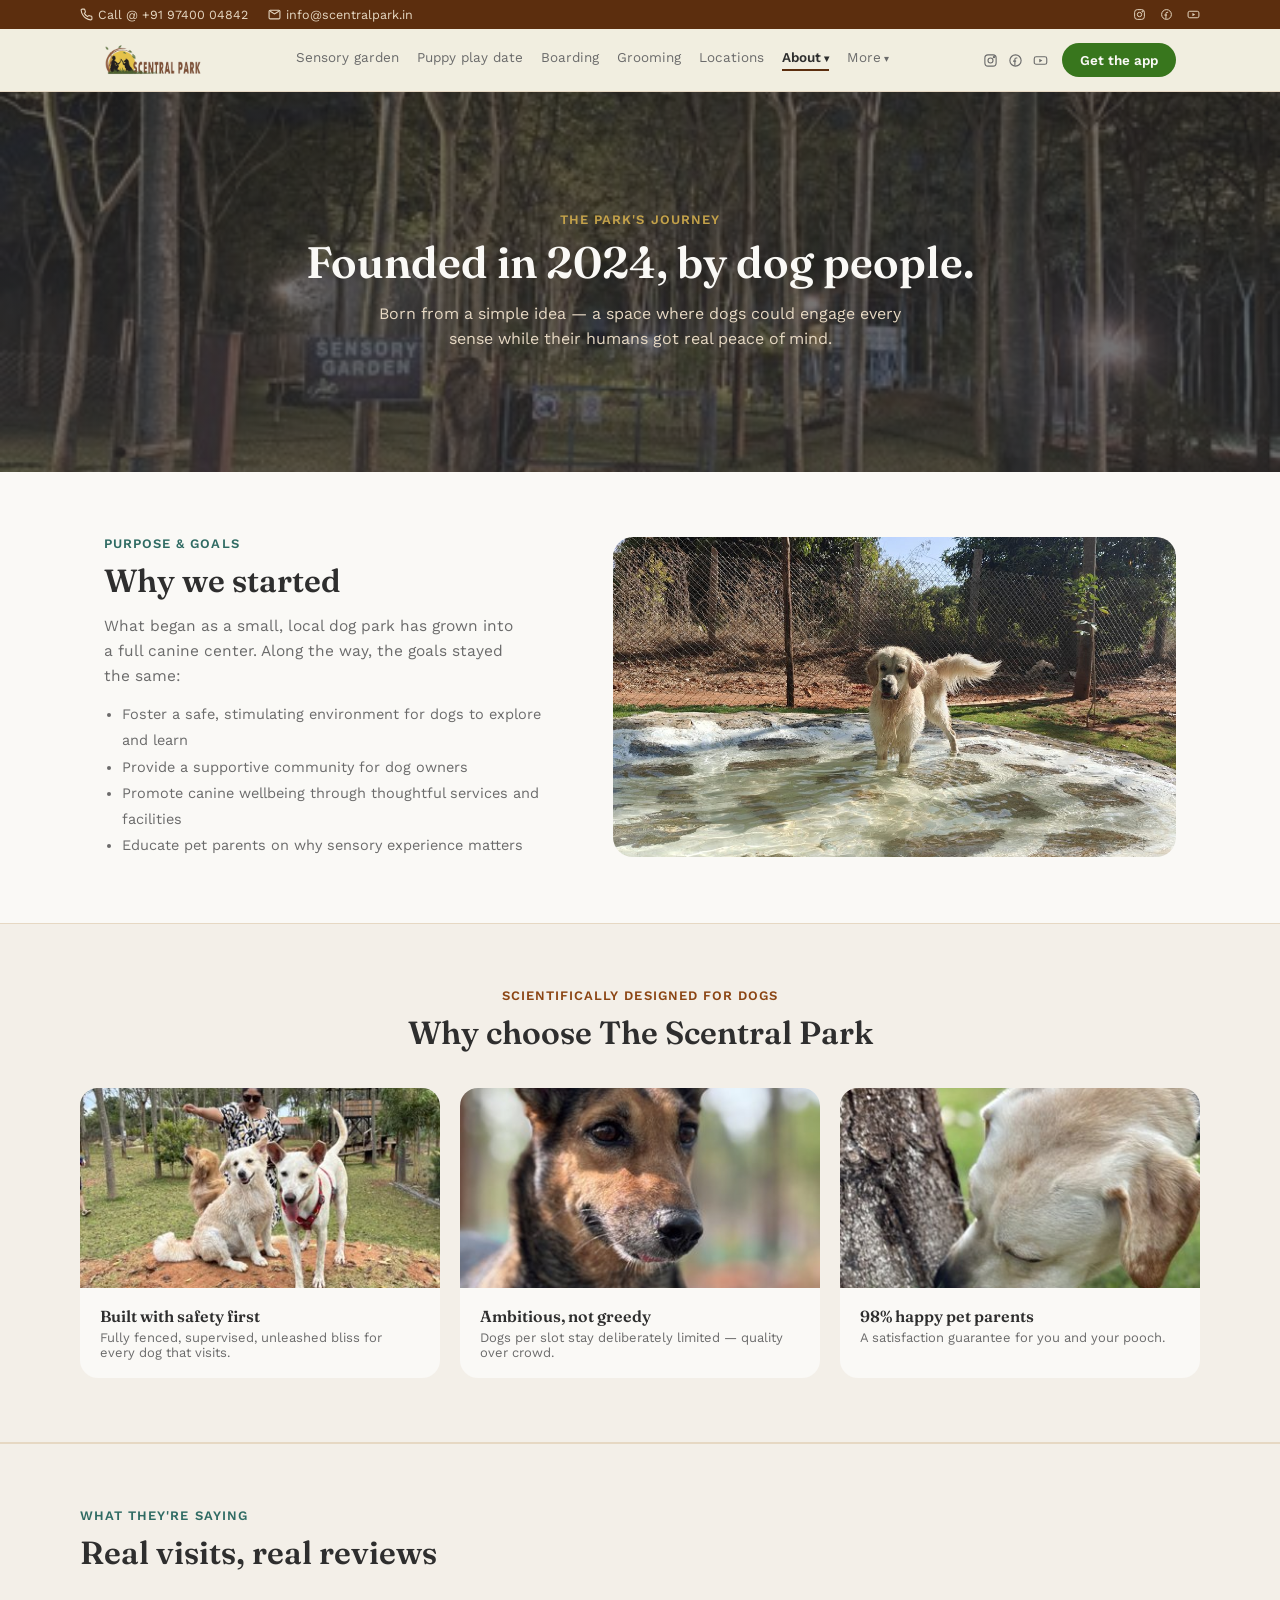
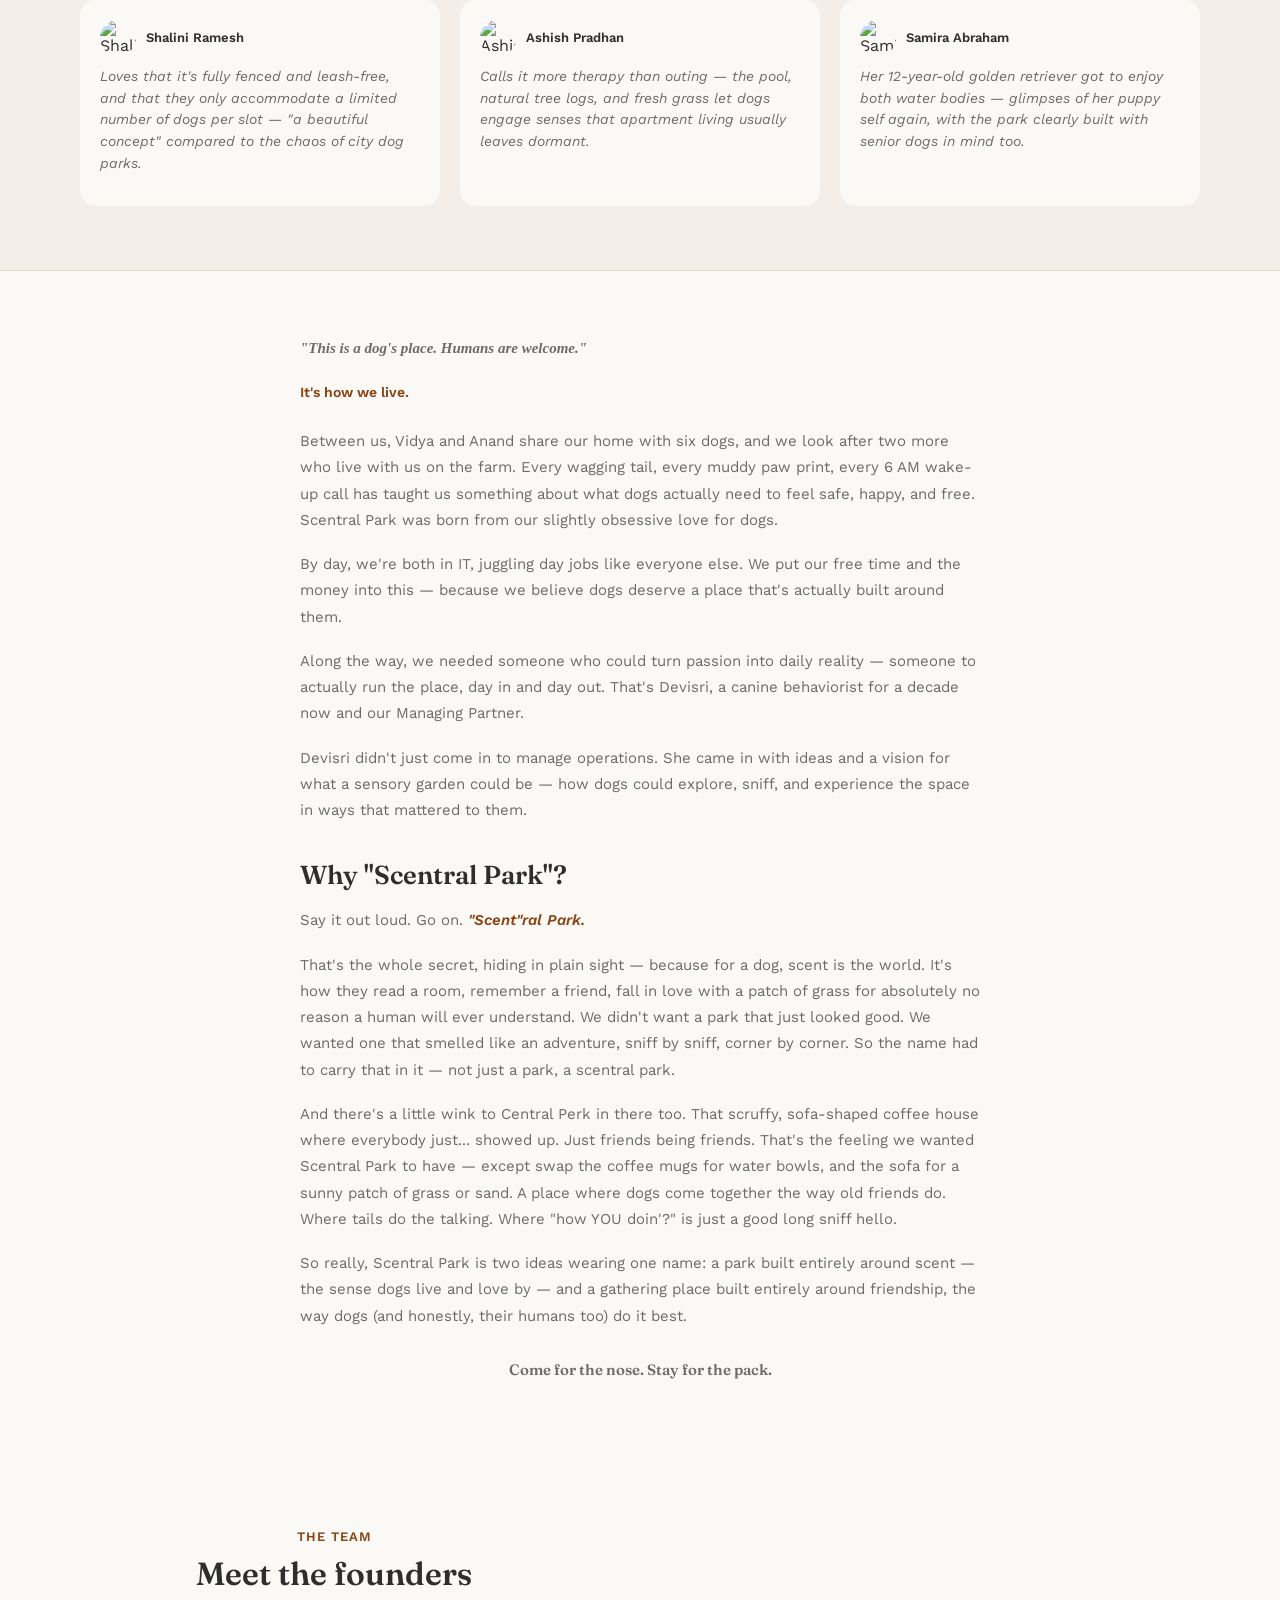
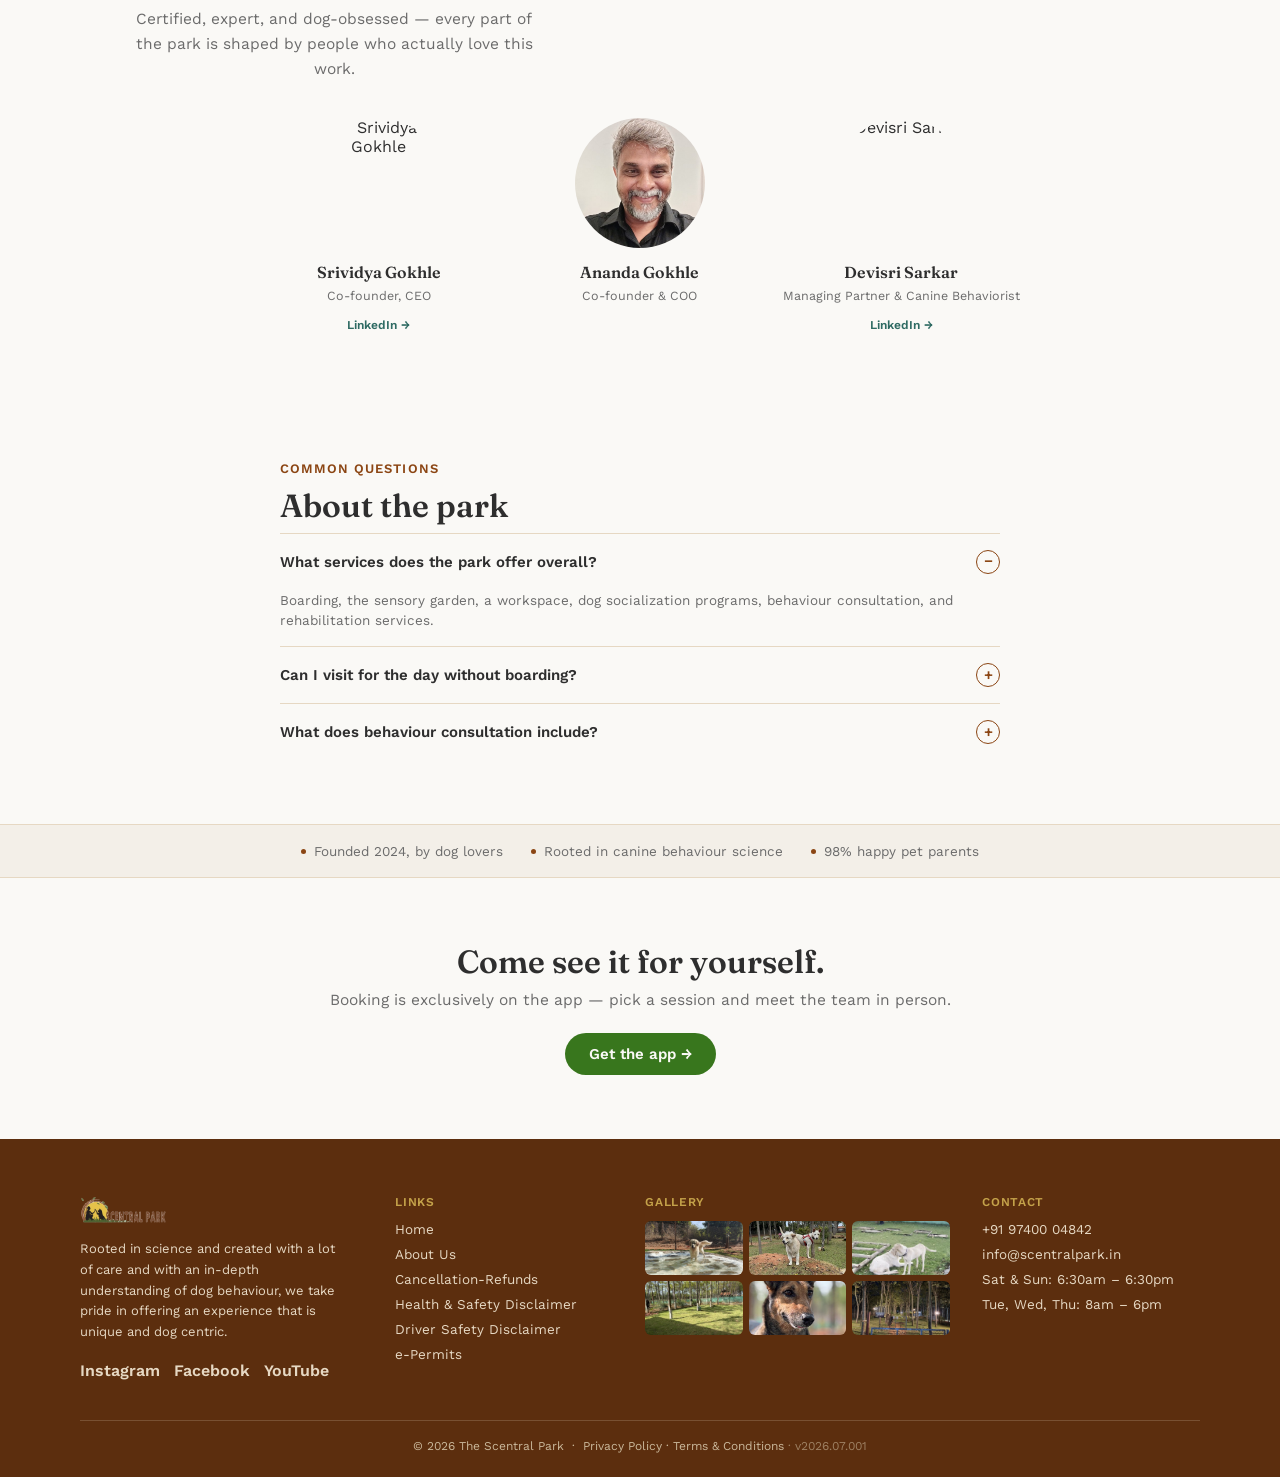
==== commit 129555cf: "Add files via upload" ====
--- a/about.html
+++ b/about.html
@@ -8,24 +8,47 @@
 <link href="https://fonts.googleapis.com/css2?family=Fraunces:wght@500;600&family=Work+Sans:wght@400;500;600&display=swap" rel="stylesheet">
 <link rel="stylesheet" href="assets/css/main.css">
 <style>
-  .team-grid { max-width: 720px; margin: 0 auto; display: grid; grid-template-columns: 1fr 1fr; gap: 24px; }
+  .team-grid { max-width: 760px; margin: 0 auto; display: grid; grid-template-columns: 1fr 1fr 1fr; gap: 24px; }
   .team-card { text-align: center; }
-  .team-photo { width: 140px; height: 140px; border-radius: 50%; overflow: hidden; margin: 0 auto 14px; }
+  .team-photo { width: 130px; height: 130px; border-radius: 50%; overflow: hidden; margin: 0 auto 14px; }
   .team-photo img { width: 100%; height: 100%; object-fit: cover; }
-  .team-card h3 { font-size: 17px; margin-bottom: 4px; }
-  .team-card p.title { font-size: 13px; color: var(--ink-soft); margin-bottom: 8px; }
+  .team-card h3 { font-size: 16px; margin-bottom: 4px; }
+  .team-card p.title { font-size: 12.5px; color: var(--ink-soft); margin-bottom: 8px; }
   .team-card a.social { font-size: 12px; color: var(--water); font-weight: 600; }
-  @media (max-width: 560px) { .team-grid { grid-template-columns: 1fr; max-width: 280px; } }
+  @media (max-width: 700px) { .team-grid { grid-template-columns: 1fr 1fr; max-width: 480px; } }
+  @media (max-width: 480px) { .team-grid { grid-template-columns: 1fr; max-width: 260px; } }
   .t-card-photo { display: flex; align-items: center; gap: 10px; margin-bottom: 10px; }
   .t-card-photo img { width: 36px; height: 36px; border-radius: 50%; object-fit: cover; }
+
+  .story-section { padding: 64px 24px; }
+  .story-inner { max-width: 680px; margin: 0 auto; }
+  .story-quote { font-family: 'Fraunces', serif; font-weight: 600; font-style: italic; font-size: clamp(24px,3.2vw,32px); color: var(--ink); line-height: 1.3; margin-bottom: 6px; }
+  .story-quote + p.lede { font-size: 14px; color: var(--mud); font-weight: 600; margin-bottom: 24px; }
+  .story-inner p { font-size: 15px; color: var(--ink-soft); line-height: 1.75; margin-bottom: 18px; }
+  .story-inner h2.sub { font-size: clamp(20px,2.4vw,26px); margin: 36px 0 16px; color: var(--ink); }
+  .story-sniff { font-style: italic; color: var(--mud); font-weight: 600; }
+  .story-close { text-align: center; font-family: 'Fraunces', serif; font-weight: 600; font-size: 18px; color: var(--ink); margin-top: 28px; }
 </style>
 </head>
 <body>
 
+<div class="header-utility">
+  <div class="header-utility-inner">
+    <div class="header-utility-left">
+      <a href="tel:+919740004842"><svg viewBox="0 0 24 24" fill="none" stroke="currentColor" stroke-width="2"><path d="M22 16.92v3a2 2 0 0 1-2.18 2 19.79 19.79 0 0 1-8.63-3.07 19.5 19.5 0 0 1-6-6 19.79 19.79 0 0 1-3.07-8.67A2 2 0 0 1 4.11 2h3a2 2 0 0 1 2 1.72 12.84 12.84 0 0 0 .7 2.81 2 2 0 0 1-.45 2.11L8.09 9.91a16 16 0 0 0 6 6l1.27-1.27a2 2 0 0 1 2.11-.45 12.84 12.84 0 0 0 2.81.7A2 2 0 0 1 22 16.92z"/></svg> Call @ +91 97400 04842</a>
+      <a href="mailto:info@scentralpark.in"><svg viewBox="0 0 24 24" fill="none" stroke="currentColor" stroke-width="2"><path d="M4 4h16v16H4z" opacity="0"/><path d="M22 6c0-1.1-.9-2-2-2H4c-1.1 0-2 .9-2 2v12c0 1.1.9 2 2 2h16c1.1 0 2-.9 2-2V6zm-2 0-8 5-8-5"/></svg> info@scentralpark.in</a>
+    </div>
+    <div class="header-utility-right">
+      <a href="https://www.instagram.com/thescentralpark/" target="_blank" rel="noopener" aria-label="Instagram"><svg viewBox="0 0 24 24" fill="none" stroke="currentColor" stroke-width="1.8"><rect x="3" y="3" width="18" height="18" rx="5"/><circle cx="12" cy="12" r="4"/><circle cx="17.5" cy="6.5" r="1"/></svg></a>
+      <a href="https://www.facebook.com/profile.php?id=61556131220568" target="_blank" rel="noopener" aria-label="Facebook"><svg viewBox="0 0 24 24" fill="none" stroke="currentColor" stroke-width="1.8"><path d="M15 8h-2a2 2 0 0 0-2 2v10M8 13h5"/><circle cx="12" cy="12" r="9"/></svg></a>
+      <a href="http://www.youtube.com/@thescentralpark" target="_blank" rel="noopener" aria-label="YouTube"><svg viewBox="0 0 24 24" fill="none" stroke="currentColor" stroke-width="1.8"><rect x="2" y="6" width="20" height="12" rx="3"/><path d="M10 9l5 3-5 3z" fill="currentColor" stroke="none"/></svg></a>
+    </div>
+  </div>
+</div>
 <header>
   <div class="header-inner">
     <a href="index.html" class="logo">
-      <img src="https://scentralpark.in/wp-content/uploads/2024/12/logo-web-scp-500-1.png" alt="The Scentral Park" style="height:34px;width:auto;">
+      <img src="assets/img/logo.png" alt="The Scentral Park" style="height:34px;width:auto;">
     </a>
     <nav>
       <a href="sensory-garden.html">Sensory garden</a>
@@ -33,7 +56,7 @@
       <a href="boarding.html">Boarding</a>
       <a href="grooming.html">Grooming</a>
       <a href="locations.html">Locations</a>
-      <a href="about.html" class="grp" style="text-decoration:none;color:var(--ink);font-weight:600;">About</a>
+      <a href="about.html" class="grp nav-active" style="text-decoration:none;">About</a>
       <a href="cafe.html" class="grp" style="text-decoration:none;">More</a>
     </nav>
     <div class="header-cta-group">
@@ -55,14 +78,25 @@
     </div>
   </div>
   <div class="mobile-menu" id="mmenu">
+    <div class="mobile-menu-top">
+      <img src="assets/img/logo.png" alt="The Scentral Park">
+      <button class="mobile-menu-close" onclick="document.getElementById('mmenu').classList.remove('open')" aria-label="Close menu">
+        <svg viewBox="0 0 24 24" fill="none" stroke="currentColor" stroke-width="2" stroke-linecap="round"><line x1="4" y1="4" x2="20" y2="20"/><line x1="20" y1="4" x2="4" y2="20"/></svg>
+      </button>
+    </div>
     <a href="sensory-garden.html">Sensory garden</a>
     <a href="puppy-play-date.html">Puppy play date</a>
     <a href="boarding.html">Boarding</a>
     <a href="grooming.html">Grooming</a>
     <a href="locations.html">Locations</a>
-    <a href="about.html" class="active">About</a>
+    <a href="about.html" class="nav-active">About</a>
     <a href="cafe.html">More</a>
     <a href="#" class="btn btn-primary">Get the app</a>
+    <div class="mobile-menu-social">
+      <a href="https://www.instagram.com/thescentralpark/" target="_blank" rel="noopener" aria-label="Instagram"><svg viewBox="0 0 24 24" fill="none" stroke="currentColor" stroke-width="1.8"><rect x="3" y="3" width="18" height="18" rx="5"/><circle cx="12" cy="12" r="4"/><circle cx="17.5" cy="6.5" r="1"/></svg></a>
+      <a href="https://www.facebook.com/profile.php?id=61556131220568" target="_blank" rel="noopener" aria-label="Facebook"><svg viewBox="0 0 24 24" fill="none" stroke="currentColor" stroke-width="1.8"><path d="M15 8h-2a2 2 0 0 0-2 2v10M8 13h5"/><circle cx="12" cy="12" r="9"/></svg></a>
+      <a href="http://www.youtube.com/@thescentralpark" target="_blank" rel="noopener" aria-label="YouTube"><svg viewBox="0 0 24 24" fill="none" stroke="currentColor" stroke-width="1.8"><rect x="2" y="6" width="20" height="12" rx="3"/><path d="M10 9l5 3-5 3z" fill="currentColor" stroke="none"/></svg></a>
+    </div>
   </div>
 </header>
 
@@ -155,6 +189,32 @@
   </div>
 </section>
 
+<section class="story-section">
+  <div class="story-inner">
+    <p class="story-quote">"This is a dog's place. Humans are welcome."</p>
+    <p class="lede">It's how we live.</p>
+
+    <p>Between us, Vidya and Anand share our home with six dogs, and we look after two more who live with us on the farm. Every wagging tail, every muddy paw print, every 6 AM wake-up call has taught us something about what dogs actually need to feel safe, happy, and free. Scentral Park was born from our slightly obsessive love for dogs.</p>
+
+    <p>By day, we're both in IT, juggling day jobs like everyone else. We put our free time and the money into this — because we believe dogs deserve a place that's actually built around them.</p>
+
+    <p>Along the way, we needed someone who could turn passion into daily reality — someone to actually run the place, day in and day out. That's Devisri, a canine behaviorist for a decade now and our Managing Partner.</p>
+
+    <p>Devisri didn't just come in to manage operations. She came in with ideas and a vision for what a sensory garden could be — how dogs could explore, sniff, and experience the space in ways that mattered to them.</p>
+
+    <h2 class="sub">Why "Scentral Park"?</h2>
+    <p>Say it out loud. Go on. <span class="story-sniff">"Scent"ral Park.</span></p>
+
+    <p>That's the whole secret, hiding in plain sight — because for a dog, scent is the world. It's how they read a room, remember a friend, fall in love with a patch of grass for absolutely no reason a human will ever understand. We didn't want a park that just looked good. We wanted one that smelled like an adventure, sniff by sniff, corner by corner. So the name had to carry that in it — not just a park, a scentral park.</p>
+
+    <p>And there's a little wink to Central Perk in there too. That scruffy, sofa-shaped coffee house where everybody just... showed up. Just friends being friends. That's the feeling we wanted Scentral Park to have — except swap the coffee mugs for water bowls, and the sofa for a sunny patch of grass or sand. A place where dogs come together the way old friends do. Where tails do the talking. Where "how YOU doin'?" is just a good long sniff hello.</p>
+
+    <p>So really, Scentral Park is two ideas wearing one name: a park built entirely around scent — the sense dogs live and love by — and a gathering place built entirely around friendship, the way dogs (and honestly, their humans too) do it best.</p>
+
+    <p class="story-close">Come for the nose. Stay for the pack.</p>
+  </div>
+</section>
+
 <section class="feature">
   <div class="feature-inner wrap">
     <div style="text-align:center;max-width:640px;margin:0 auto;">
@@ -171,9 +231,14 @@
       <a class="social" href="https://in.linkedin.com/in/vidya-gokhle-02820345" target="_blank" rel="noopener">LinkedIn →</a>
     </div>
     <div class="team-card">
+      <div class="team-photo"><img src="assets/img/ananda-gokhle.jpg" alt="Ananda Gokhle"></div>
+      <h3>Ananda Gokhle</h3>
+      <p class="title">Co-founder &amp; COO</p>
+    </div>
+    <div class="team-card">
       <div class="team-photo"><img src="https://scentralpark.in/wp-content/uploads/2024/12/devisrisarkar.jpg" alt="Devisri Sarkar"></div>
       <h3>Devisri Sarkar</h3>
-      <p class="title">Co-founder, COO &amp; Canine Behaviorist</p>
+      <p class="title">Managing Partner &amp; Canine Behaviorist</p>
       <a class="social" href="https://in.linkedin.com/in/devisri" target="_blank" rel="noopener">LinkedIn →</a>
     </div>
   </div>
@@ -214,11 +279,36 @@
 
 <footer>
   <div class="footer-inner">
-    <div>
+    <div class="footer-brand-col">
       <div class="logo">
-        <img src="https://scentralpark.in/wp-content/uploads/2024/12/logo-web-scp-500-1.png" alt="The Scentral Park" style="height:30px;width:auto;">
-      </div>
-      <span style="font-size:13px;color:var(--ink-soft);max-width:220px;display:block;margin-top:8px;">Devanahalli, Bengaluru</span>
+        <img src="assets/img/logo.png" alt="The Scentral Park" style="height:30px;width:auto;">
+      </div>
+      <p class="tagline">Rooted in science and created with a lot of care and with an in-depth understanding of dog behaviour, we take pride in offering an experience that is unique and dog centric.</p>
+      <div class="footer-social">
+        <a href="https://www.instagram.com/thescentralpark/" target="_blank" rel="noopener">Instagram</a>
+        <a href="https://www.facebook.com/profile.php?id=61556131220568" target="_blank" rel="noopener">Facebook</a>
+        <a href="http://www.youtube.com/@thescentralpark" target="_blank" rel="noopener">YouTube</a>
+      </div>
+    </div>
+    <div class="footer-col">
+      <h4>Links</h4>
+      <a href="index.html">Home</a>
+      <a href="about.html">About Us</a>
+      <a href="cancellation-refunds.html">Cancellation-Refunds</a>
+      <a href="health-safety-disclaimer.html">Health &amp; Safety Disclaimer</a>
+      <a href="driver-safety-disclaimer.html">Driver Safety Disclaimer</a>
+      <a href="e-permits.html">e-Permits</a>
+    </div>
+    <div class="footer-col">
+      <h4>Gallery</h4>
+      <div class="footer-gallery">
+        <img src="assets/img/sensory-garden-hero.jpg" alt="">
+        <img src="assets/img/mound-play-1.jpg" alt="">
+        <img src="assets/img/puppies-grass-1.jpg" alt="">
+        <img src="assets/img/boarding-2.jpg" alt="">
+        <img src="assets/img/portrait-1.jpg" alt="">
+        <img src="assets/img/park-path.jpg" alt="">
+      </div>
     </div>
     <div class="footer-col">
       <h4>Contact</h4>
@@ -227,25 +317,12 @@
       <span>Sat &amp; Sun: 6:30am – 6:30pm</span>
       <span>Tue, Wed, Thu: 8am – 6pm</span>
     </div>
-    <div class="footer-col">
-      <h4>Follow</h4>
-      <div class="footer-social">
-        <a href="https://www.instagram.com/thescentralpark/" target="_blank" rel="noopener">Instagram</a>
-        <a href="https://www.facebook.com/profile.php?id=61556131220568" target="_blank" rel="noopener">Facebook</a>
-        <a href="http://www.youtube.com/@thescentralpark" target="_blank" rel="noopener">YouTube</a>
-      </div>
-    </div>
   </div>
   <div class="footer-bottom">
     © 2026 The Scentral Park &nbsp;·&nbsp;
-    <a href="about.html" style="display:inline;">About Us</a> ·
-    <a href="#" style="display:inline;">Cancellation &amp; Refunds</a> ·
-    <a href="#" style="display:inline;">Health &amp; Safety Disclaimer</a> ·
-    <a href="#" style="display:inline;">Driver Safety Disclaimer</a> ·
-    <a href="#" style="display:inline;">e-Permits</a> ·
-    <a href="#" style="display:inline;">Privacy Policy</a> ·
-    <a href="#" style="display:inline;">Terms &amp; Conditions</a>
-    <span style="display:inline-block;margin-left:6px;opacity:.6;">· v2026.07.001</span>
+    <a href="privacy-policy.html">Privacy Policy</a> ·
+    <a href="terms-conditions.html">Terms &amp; Conditions</a>
+    <span style="display:inline;opacity:.6;"> · v2026.07.001</span>
   </div>
 </footer>
 
--- a/assets/css/main.css
+++ b/assets/css/main.css
@@ -15,13 +15,24 @@
   .btn-primary { background: var(--fill); color: var(--bg); }
   .btn-outline { border: 1.5px solid var(--ink); color: var(--ink); }
 
-  header { position: sticky; top: 0; z-index: 50; background: rgba(241,238,223,.94); backdrop-filter: blur(6px); border-bottom: 1px solid var(--line); }
+  .header-utility { background: #5C2E0E; padding: 7px 24px; }
+  .header-utility-inner { max-width: 1120px; margin: 0 auto; display: flex; align-items: center; justify-content: space-between; gap: 16px; }
+  .header-utility a { color: #E6D8C3; font-size: 12.5px; text-decoration: none; display: inline-flex; align-items: center; gap: 5px; }
+  .header-utility a:hover { color: var(--bg); }
+  .header-utility svg { width: 13px; height: 13px; flex-shrink: 0; }
+  .header-utility-left { display: flex; gap: 20px; }
+  .header-utility-right { display: flex; align-items: center; gap: 14px; }
+  @media (max-width: 700px) { .header-utility-left a:nth-child(2) { display: none; } }
+  @media (max-width: 480px) { .header-utility { display: none; } }
+
+  header { position: sticky; top: 0; z-index: 50; background: rgba(241,238,223,.96); backdrop-filter: blur(6px); border-bottom: 1px solid var(--line); }
   .header-inner { max-width: 1120px; margin: 0 auto; box-sizing: border-box; display: flex; align-items: center; justify-content: space-between; padding: 14px 24px; gap: 16px; flex-wrap: wrap; }
   .logo { display: flex; align-items: center; gap: 8px; }
   .logo-mark { width: 30px; height: 30px; border-radius: 50%; background: var(--fill); display: flex; align-items: center; justify-content: center; color: var(--bg); font-family: 'Fraunces',serif; font-weight: 600; font-size: 14px; }
   .logo-name { font-family: 'Fraunces', serif; font-weight: 600; font-size: 17px; }
   nav { display: flex; gap: 18px; flex-wrap: wrap; }
-  nav a, nav span.grp { font-size: 13.5px; color: var(--ink-soft); cursor: pointer; }
+  nav a, nav span.grp { font-size: 13.5px; color: var(--ink-soft); cursor: pointer; padding-bottom: 4px; border-bottom: 2px solid transparent; }
+  nav a.nav-active, nav a.grp.nav-active { color: var(--ink); font-weight: 600; border-bottom-color: #5C2E0E; }
   .grp:after { content: " ▾"; font-size: 10px; }
   .header-social { display: flex; align-items: center; gap: 10px; }
   .header-social a { color: var(--ink-soft); display: flex; }
@@ -29,11 +40,24 @@
   .header-cta-group { display: flex; align-items: center; gap: 14px; }
   .mobile-toggle { display: none; background: none; border: none; cursor: pointer; color: var(--ink); padding: 4px; }
   .mobile-toggle svg { width: 22px; height: 22px; display: block; }
-  .mobile-menu { display: none; flex-direction: column; gap: 2px; padding: 8px 24px 20px; border-top: 1px solid var(--line); background: var(--bg); }
+  .mobile-menu {
+    display: none; position: fixed; inset: 0; z-index: 200; background: var(--fill);
+    flex-direction: column; padding: 24px 28px 32px; overflow-y: auto;
+  }
   .mobile-menu.open { display: flex; }
-  .mobile-menu a:not(.btn) { text-decoration: none; color: var(--ink); font-size: 16px; padding: 12px 0; border-bottom: 1px solid var(--line); }
-  .mobile-menu a.active { font-weight: 600; color: var(--mud); }
-  .mobile-menu .btn { text-align: center; justify-content: center; margin-top: 14px; }
+  .mobile-menu-top { display: flex; align-items: center; justify-content: space-between; margin-bottom: 28px; }
+  .mobile-menu-top img { height: 30px; width: auto; }
+  .mobile-menu-close { background: none; border: none; color: var(--bg); cursor: pointer; padding: 4px; display: flex; }
+  .mobile-menu-close svg { width: 24px; height: 24px; }
+  .mobile-menu a:not(.btn) {
+    text-decoration: none; color: var(--bg); font-size: 19px; font-family: 'Fraunces', serif; font-weight: 600;
+    padding: 15px 0; border-bottom: 1px solid rgba(250,249,246,.18);
+  }
+  .mobile-menu a.nav-active { color: var(--sand); }
+  .mobile-menu .btn { text-align: center; justify-content: center; margin-top: 22px; background: var(--bg); color: var(--ink); }
+  .mobile-menu-social { display: flex; gap: 18px; justify-content: center; margin-top: auto; padding-top: 28px; }
+  .mobile-menu-social a { color: var(--bg); display: flex; }
+  .mobile-menu-social svg { width: 20px; height: 20px; }
   @media (max-width: 480px) { .header-social { display: none; } }
   @media (max-width: 860px) {
     nav { display: none; }
@@ -41,20 +65,44 @@
   }
 
   /* hero */
-  .hero { position: relative; min-height: 560px; display: flex; align-items: center; overflow: hidden; }
-  .hero video { position: absolute; inset: 0; width: 100%; height: 100%; object-fit: cover; }
-  .hero-scrim { position: absolute; inset: 0; background: linear-gradient(180deg, rgba(46,46,46,.55) 0%, rgba(46,46,46,.35) 45%, rgba(46,46,46,.75) 100%); }
-  .hero-content { position: relative; max-width: 1120px; margin: 0 auto; padding: 60px 24px 40px; width: 100%; text-align: center; }
-  .hero h1 { font-size: clamp(30px,5vw,52px); line-height: 1.1; color: var(--bg); margin: 0 auto 16px; max-width: 720px; }
-  .hero p { font-size: 17px; color: #E6D8C3; max-width: 480px; margin: 0 auto 26px; line-height: 1.5; }
-  .hero-actions { display: flex; gap: 12px; justify-content: center; flex-wrap: wrap; margin-bottom: 40px; }
-
-  /* avatar row */
-  .avatar-row { display: flex; justify-content: center; gap: 28px; flex-wrap: wrap; position: relative; z-index: 2; }
-  .avatar-item { text-align: center; width: 130px; }
-  .avatar-photo { width: 76px; height: 76px; border-radius: 50%; overflow: hidden; margin: 0 auto 10px; border: 2px solid rgba(252,250,242,.6); }
-  .avatar-photo img { width: 100%; height: 100%; }
-  .avatar-item p { font-size: 12.5px; color: var(--bg); line-height: 1.35; }
+  /* hero rotation */
+  .cycle-hero { position: relative; height: 74vh; min-height: 460px; overflow: hidden; }
+  .slide {
+    position: absolute; inset: 0; display: block; opacity: 0;
+    animation-duration: 16s; animation-iteration-count: infinite; animation-timing-function: ease;
+  }
+  .slide:nth-child(1) { animation-name: fadeh1; }
+  .slide:nth-child(2) { animation-name: fadeh2; }
+  .slide:nth-child(3) { animation-name: fadeh3; }
+  .slide:nth-child(4) { animation-name: fadeh4; }
+
+  @keyframes fadeh1 { 0%{opacity:1} 21%{opacity:1} 25%{opacity:0} 100%{opacity:0} }
+  @keyframes fadeh2 { 0%{opacity:0} 21%{opacity:0} 25%{opacity:1} 46%{opacity:1} 50%{opacity:0} 100%{opacity:0} }
+  @keyframes fadeh3 { 0%{opacity:0} 46%{opacity:0} 50%{opacity:1} 71%{opacity:1} 75%{opacity:0} 100%{opacity:0} }
+  @keyframes fadeh4 { 0%{opacity:0} 71%{opacity:0} 75%{opacity:1} 96%{opacity:1} 100%{opacity:0} }
+
+  .slide video, .slide > img, .slide .brand-bg { position: absolute; inset: 0; width: 100%; height: 100%; object-fit: cover; }
+  .slide .brand-bg { background: var(--fill); display: flex; align-items: center; justify-content: center; }
+  .slide .brand-bg img { width: min(360px, 70%); height: auto; object-fit: contain; }
+
+  .slide-scrim { position: absolute; inset: 0; background: linear-gradient(180deg, rgba(46,46,46,.35) 0%, transparent 40%, rgba(46,46,46,.6) 100%); z-index: 2; }
+
+  .slide-cap { position: absolute; bottom: 44px; left: 32px; z-index: 3; }
+  .slide-cap span.txt {
+    display: inline-block; color: var(--bg); font-family: 'Fraunces', serif; font-weight: 600;
+    font-size: 42px; line-height: 1.15; position: relative; padding-bottom: 16px; max-width: 620px;
+  }
+  .slide-cap span.txt::after {
+    content: ""; position: absolute; left: 0; bottom: 0; height: 2px; width: 0;
+    background: var(--sand); animation: drawline 16s linear infinite;
+  }
+  @keyframes drawline { 0%{width:0} 24%{width:100%} 100%{width:100%} }
+
+  @media (max-width: 860px) {
+    .cycle-hero { height: 60vh; min-height: 380px; }
+    .slide-cap span.txt { font-size: 26px; }
+    .slide-cap { bottom: 28px; left: 20px; right: 20px; }
+  }
 
   /* full-bleed statement */
   .statement { position: relative; min-height: 340px; display: flex; align-items: center; justify-content: center; overflow: hidden; }
@@ -72,7 +120,10 @@
   .feature p { font-size: 15.5px; color: var(--ink-soft); line-height: 1.6; max-width: 420px; }
   .feature-media { border-radius: 20px; overflow: hidden; }
   .feature-media img, .feature-media video { width: 100%; height: 320px; }
-  @media (max-width: 860px) { .feature-inner, .feature-inner.reverse { grid-template-columns: 1fr; direction: ltr; } }
+  @media (max-width: 860px) {
+    .feature-inner, .feature-inner.reverse { grid-template-columns: 1fr; direction: ltr; }
+    .feature p { max-width: none; }
+  }
 
   /* zones triptych */
   .zones { background: var(--card); border-top: 1px solid var(--line); border-bottom: 1px solid var(--line); padding: 64px 24px; }
@@ -148,8 +199,14 @@
   .faq { padding: 64px 24px; }
   .faq-inner { max-width: 720px; margin: 0 auto; }
   .faq-item { border-top: 1px solid var(--line); }
-  .faq-item summary { font-weight: 600; font-size: 15px; cursor: pointer; list-style: none; padding: 16px 0; }
+  .faq-item summary { font-weight: 600; font-size: 15px; cursor: pointer; list-style: none; padding: 16px 0; display: flex; align-items: center; justify-content: space-between; gap: 16px; }
   .faq-item summary::-webkit-details-marker { display: none; }
+  .faq-item summary::after {
+    content: "+"; flex-shrink: 0; width: 22px; height: 22px; border-radius: 50%; border: 1.5px solid var(--mud);
+    color: var(--mud); font-size: 15px; font-weight: 600; display: flex; align-items: center; justify-content: center;
+    line-height: 1;
+  }
+  .faq-item[open] summary::after { content: "−"; }
   .faq-item p { font-size: 13.5px; color: var(--ink-soft); padding-bottom: 16px; line-height: 1.5; }
 
   /* location teaser */
@@ -166,23 +223,81 @@
   @media (max-width: 860px) { .testimonials-grid { grid-template-columns: 1fr; } }
 
   /* pricing grid (session types) */
+  /* services teaser (separate from detailed pricing) */
+  .services-teaser { padding: 64px 24px 80px; }
+  .services-head { max-width: 1120px; margin: 0 auto 40px; text-align: center; }
+  .services-head h2 { font-size: clamp(24px,3vw,32px); }
+  .services-grid { max-width: 1120px; margin: 0 auto; display: grid; grid-template-columns: repeat(auto-fit, minmax(220px, 1fr)); gap: 20px; }
+  .service-teaser-card { background: var(--card); border-radius: 16px; padding: 0 18px 24px; text-align: center; padding-top: 66px; position: relative; }
+  .service-avatar { width: 130px; height: 130px; border-radius: 50%; overflow: hidden; margin: -65px auto 16px; border: 4px solid var(--card); box-shadow: 0 2px 10px rgba(46,46,46,.14); position: relative; }
+  .service-avatar img { width: 100%; height: 100%; object-fit: cover; }
+  .service-avatar-icon {
+    position: absolute; bottom: -4px; right: -4px; width: 38px; height: 38px; border-radius: 50%;
+    background: var(--bg); border: 2px solid var(--card); display: flex; align-items: center; justify-content: center;
+  }
+  .service-avatar-icon svg { width: 19px; height: 19px; }
+  .service-teaser-card h3 { font-size: 16px; margin-bottom: 8px; }
+  .service-teaser-card p.desc { font-size: 13px; color: var(--ink-soft); line-height: 1.55; margin-bottom: 12px; min-height: 62px; }
+  .service-teaser-card p.detail { font-size: 12px; font-weight: 600; color: var(--ink); line-height: 1.6; margin-bottom: 16px; }
+  .service-teaser-card a.read-more {
+    display: inline-block; background: var(--fill); color: var(--bg); font-size: 12.5px; font-weight: 600;
+    padding: 9px 22px; border-radius: 999px; text-decoration: none;
+  }
+  @media (max-width: 860px) { .services-grid { grid-template-columns: 1fr 1fr; } }
+  @media (max-width: 560px) { .services-grid { grid-template-columns: 1fr; } }
+
   .pricing { padding: 64px 24px; background: var(--card); border-top: 1px solid var(--line); border-bottom: 1px solid var(--line); }
   .pricing-head { max-width: 1120px; margin: 0 auto 32px; text-align: center; }
   .pricing-head h2 { font-size: clamp(24px,3vw,32px); }
-  .pricing-grid { max-width: 1120px; margin: 0 auto; display: grid; grid-template-columns: repeat(4,1fr); gap: 16px; }
-  .price-card { background: var(--bg); border-radius: 16px; padding: 20px; position: relative; }
+  .pricing-grid { max-width: 1120px; margin: 0 auto; display: grid; grid-template-columns: repeat(4,1fr); gap: 20px; }
+  .price-card { background: var(--bg); border-radius: 16px; padding: 0 20px 20px; position: relative; text-align: center; padding-top: 60px; }
   .price-card.popular { border: 2px solid var(--mud); }
-  .price-tag { position: absolute; top: -10px; left: 16px; background: var(--mud); color: var(--bg); font-size: 10.5px; font-weight: 600; padding: 3px 10px; border-radius: 999px; letter-spacing: .04em; text-transform: uppercase; }
+  .price-avatar { width: 104px; height: 104px; border-radius: 50%; overflow: hidden; margin: -52px auto 14px; border: 4px solid var(--bg); position: relative; box-shadow: 0 2px 8px rgba(46,46,46,.12); }
+  .price-avatar img { width: 100%; height: 100%; object-fit: cover; }
+  .price-icon {
+    position: absolute; bottom: -2px; right: -2px; width: 34px; height: 34px; border-radius: 50%;
+    background: var(--card); border: 2px solid var(--bg); display: flex; align-items: center; justify-content: center;
+  }
+  .price-icon svg { width: 17px; height: 17px; }
+  .price-tag { display: inline-block; background: var(--mud); color: var(--bg); font-size: 10.5px; font-weight: 600; padding: 3px 12px; border-radius: 999px; letter-spacing: .04em; text-transform: uppercase; margin-bottom: 10px; }
   .price-card h3 { font-size: 15px; margin-bottom: 6px; }
+  .price-card .desc { font-size: 12px; color: var(--ink-soft); line-height: 1.5; margin-bottom: 10px; }
   .price-card .amount { font-family: 'Fraunces', serif; font-weight: 600; font-size: 26px; color: var(--ink); margin-bottom: 10px; }
   .price-card .amount span { font-size: 12px; font-weight: 400; color: var(--ink-soft); }
-  .price-card ul { list-style: none; margin: 0 0 16px; padding: 0; }
+  .price-card ul { list-style: none; margin: 0 0 4px; padding: 0; text-align: left; }
   .price-card li { font-size: 12.5px; color: var(--ink-soft); margin-bottom: 6px; padding-left: 14px; position: relative; }
   .price-card li:before { content: "·"; position: absolute; left: 2px; color: var(--mud); font-weight: 700; }
   @media (max-width: 860px) { .pricing-grid { grid-template-columns: 1fr 1fr; } }
   @media (max-width: 560px) { .pricing-grid { grid-template-columns: 1fr; } }
 
   /* simple page hero (for sub-pages) */
+  /* split hero: video / text */
+  .split-hero { display: grid; grid-template-columns: 70% 30%; min-height: 640px; }
+  .split-hero .split-media { position: relative; overflow: hidden; }
+  .split-hero .split-media video { position: absolute; inset: 0; width: 100%; height: 100%; object-fit: cover; }
+  .split-hero .split-text { display: flex; flex-direction: column; justify-content: center; align-items: flex-start; text-align: left; padding: 48px 36px; background: var(--line); }
+  .split-hero .split-text h1 {
+    font-size: clamp(34px,4vw,48px); font-style: italic; line-height: 1.1; margin-bottom: 4px; color: var(--ink);
+  }
+  .paw-row { display: flex; gap: 10px; margin: 0 0 18px; }
+  .paw-row svg { width: 20px; height: 20px; color: var(--mud); }
+  .paw-row svg:nth-child(1) { transform: rotate(-12deg); opacity: .55; }
+  .paw-row svg:nth-child(2) { transform: rotate(6deg); opacity: .8; }
+  .paw-row svg:nth-child(3) { transform: rotate(-4deg); opacity: 1; }
+  .split-hero .split-text .pop { color: var(--mud); font-weight: 700; }
+  .split-hero .split-text p { margin-bottom: 28px; }
+  .split-hero .split-text p:last-child { margin-bottom: 0; }
+  .split-hero .split-text h2 {
+    font-family: 'Fraunces', serif; font-weight: 600; font-size: clamp(18px,1.8vw,22px);
+    line-height: 1.25; margin-bottom: 10px; color: var(--ink); padding-top: 24px; border-top: 1px solid rgba(46,46,46,.15);
+  }
+  .split-hero .split-text p { font-size: 15px; color: var(--ink-soft); line-height: 1.55; }
+  @media (max-width: 860px) {
+    .split-hero { grid-template-columns: 1fr; min-height: 0; }
+    .split-hero .split-media { height: 320px; }
+    .split-hero .split-text { padding: 36px 24px; order: -1; text-align: center; align-items: center; }
+  }
+
   .page-hero { position: relative; min-height: 380px; display: flex; align-items: center; overflow: hidden; }
   .page-hero img, .page-hero video { position: absolute; inset: 0; width: 100%; height: 100%; object-fit: cover; }
   .page-hero .scrim { position: absolute; inset: 0; background: linear-gradient(180deg, rgba(46,46,46,.6) 0%, rgba(46,46,46,.7) 100%); }
@@ -226,10 +341,72 @@
     .flagship-stack-3 .showcase-item { height: 160px; }
   }
 
-  footer { border-top: 1px solid var(--line); padding: 40px 24px 28px; }
-  .footer-inner { max-width: 1120px; margin: 0 auto; display: flex; justify-content: space-between; flex-wrap: wrap; gap: 24px; }
-  .footer-col h4 { font-size: 12px; font-weight: 600; letter-spacing: .06em; text-transform: uppercase; color: var(--mud); margin-bottom: 10px; }
-  .footer-col a, .footer-col span { display: block; font-size: 13.5px; color: var(--ink-soft); margin-bottom: 6px; }
+  /* WatchHouse-style: photo strip hero */
+  .wh-strip { display: grid; grid-template-columns: repeat(3,1fr); gap: 2px; }
+  .wh-strip-item { position: relative; height: 62vh; min-height: 380px; display: block; overflow: hidden; }
+  .wh-strip-item img, .wh-strip-item video { width: 100%; height: 100%; object-fit: cover; }
+  .wh-strip-scrim { position: absolute; inset: 0; background: linear-gradient(0deg, rgba(46,46,46,.55) 0%, transparent 45%); }
+  .wh-strip-cap { position: absolute; bottom: 28px; left: 24px; right: 24px; z-index: 2; }
+  .wh-strip-cap p.label { color: var(--bg); font-size: 13.5px; line-height: 1.4; margin-bottom: 10px; max-width: 220px; }
+  .wh-strip-cap span.link { color: var(--bg); font-size: 12px; font-weight: 500; text-decoration: underline; text-underline-offset: 3px; }
+  @media (max-width: 860px) { .wh-strip { grid-template-columns: 1fr; } .wh-strip-item { height: 320px; } }
+
+  /* restrained centered statement */
+  .wh-statement { padding: 88px 24px; text-align: center; }
+  .wh-statement h2 { font-size: 22px; font-weight: 600; max-width: 620px; margin: 0 auto; line-height: 1.5; color: var(--ink); }
+
+  /* even tile grid */
+  .wh-tiles { padding: 0 24px 88px; }
+  .wh-tiles-grid { max-width: 1120px; margin: 0 auto; display: grid; grid-template-columns: repeat(5,1fr); gap: 2px; }
+  .wh-tile { display: block; text-align: center; padding: 32px 12px; background: var(--card); }
+  .wh-tile img { width: 56px; height: 56px; object-fit: cover; border-radius: 50%; margin: 0 auto 14px; }
+  .wh-tile span.name { display: block; font-size: 13px; font-weight: 600; color: var(--ink); margin-bottom: 4px; }
+  .wh-tile span.link { display: block; font-size: 11px; letter-spacing: .04em; text-transform: uppercase; color: var(--ink-soft); }
+  @media (max-width: 860px) { .wh-tiles-grid { grid-template-columns: repeat(2,1fr); } }
+
+  /* cinematic single-image spotlight */
+  .wh-cinema { position: relative; height: 78vh; min-height: 460px; overflow: hidden; }
+  .wh-cinema img, .wh-cinema video { width: 100%; height: 100%; object-fit: cover; }
+  .wh-cinema-scrim { position: absolute; inset: 0; background: linear-gradient(0deg, rgba(46,46,46,.65) 0%, transparent 50%); }
+  .wh-cinema-content { position: absolute; bottom: 48px; left: 0; right: 0; z-index: 2; text-align: center; padding: 0 24px; }
+  .wh-cinema-content span.eyebrow-sm { display: block; font-size: 12px; letter-spacing: .06em; text-transform: uppercase; color: var(--sand); margin-bottom: 10px; }
+  .wh-cinema-content p { color: var(--bg); font-size: 15px; max-width: 460px; margin: 0 auto 16px; line-height: 1.5; }
+  .wh-cinema-content a { color: var(--bg); font-size: 13px; font-weight: 600; text-decoration: underline; text-underline-offset: 3px; }
+
+  /* two-tile link row */
+  .wh-duo { display: grid; grid-template-columns: 1fr 1fr; gap: 2px; }
+  .wh-duo-item { position: relative; height: 52vh; min-height: 340px; display: block; overflow: hidden; }
+  .wh-duo-item img { width: 100%; height: 100%; object-fit: cover; }
+  .wh-duo-scrim { position: absolute; inset: 0; background: rgba(46,46,46,.3); }
+  .wh-duo-cap { position: absolute; bottom: 28px; left: 24px; z-index: 2; }
+  .wh-duo-cap span.name { color: var(--bg); font-size: 20px; font-weight: 600; font-family: 'Fraunces', serif; display: block; margin-bottom: 6px; }
+  .wh-duo-cap span.link { color: var(--bg); font-size: 12px; text-decoration: underline; text-underline-offset: 3px; }
+  @media (max-width: 860px) { .wh-duo { grid-template-columns: 1fr; } }
+
+  .legal-content { max-width: 760px; margin: 0 auto; padding: 56px 24px 72px; }
+  .legal-content h2 { font-size: clamp(22px,2.8vw,28px); margin: 32px 0 12px; }
+  .legal-content h2:first-child { margin-top: 0; }
+  .legal-content h3 { font-size: 16px; margin: 22px 0 8px; color: var(--mud); }
+  .legal-content p { font-size: 14.5px; color: var(--ink-soft); line-height: 1.7; margin-bottom: 12px; }
+  .legal-content ul { margin: 0 0 16px; padding-left: 20px; }
+  .legal-content li { font-size: 14.5px; color: var(--ink-soft); line-height: 1.65; margin-bottom: 8px; }
+  .legal-content .updated { font-size: 12.5px; color: var(--ink-soft); opacity: .7; margin-bottom: 28px; }
+
+  footer { background: #5C2E0E; padding: 56px 24px 24px; }
+  .footer-inner { max-width: 1120px; margin: 0 auto; display: grid; grid-template-columns: 1.3fr 1fr 1.4fr 1fr; gap: 32px; }
+  .footer-brand-col p.tagline { font-size: 13px; color: #E6D8C3; line-height: 1.6; margin: 14px 0 18px; max-width: 260px; }
+  .footer-col h4 { font-size: 12px; font-weight: 600; letter-spacing: .06em; text-transform: uppercase; color: var(--sand); margin-bottom: 12px; }
+  .footer-col a, .footer-col span { display: block; font-size: 13.5px; color: #E6D8C3; margin-bottom: 9px; text-decoration: none; }
+  .footer-col a:hover { color: var(--bg); }
   .footer-social { display: flex; gap: 14px; }
-  .footer-social a { font-weight: 600; }
-  .footer-bottom { max-width: 1120px; margin: 28px auto 0; padding-top: 18px; border-top: 1px solid var(--line); font-size: 12.5px; color: var(--ink-soft); text-align: center; }
+  .footer-social a { font-weight: 600; color: #E6D8C3; }
+  .footer-gallery { display: grid; grid-template-columns: repeat(3,1fr); gap: 6px; margin-top: 4px; }
+  .footer-gallery img { border-radius: 6px; height: 54px; width: 100%; object-fit: cover; }
+  .footer-bottom {
+    max-width: 1120px; margin: 40px auto 0; padding-top: 18px; border-top: 1px solid rgba(230,216,195,.2);
+    font-size: 12px; color: #C9B79A; text-align: center;
+  }
+  .footer-bottom a { color: #C9B79A; text-decoration: none; }
+  .footer-bottom a:hover { color: var(--bg); }
+  @media (max-width: 860px) { .footer-inner { grid-template-columns: 1fr 1fr; } }
+  @media (max-width: 560px) { .footer-inner { grid-template-columns: 1fr; } }
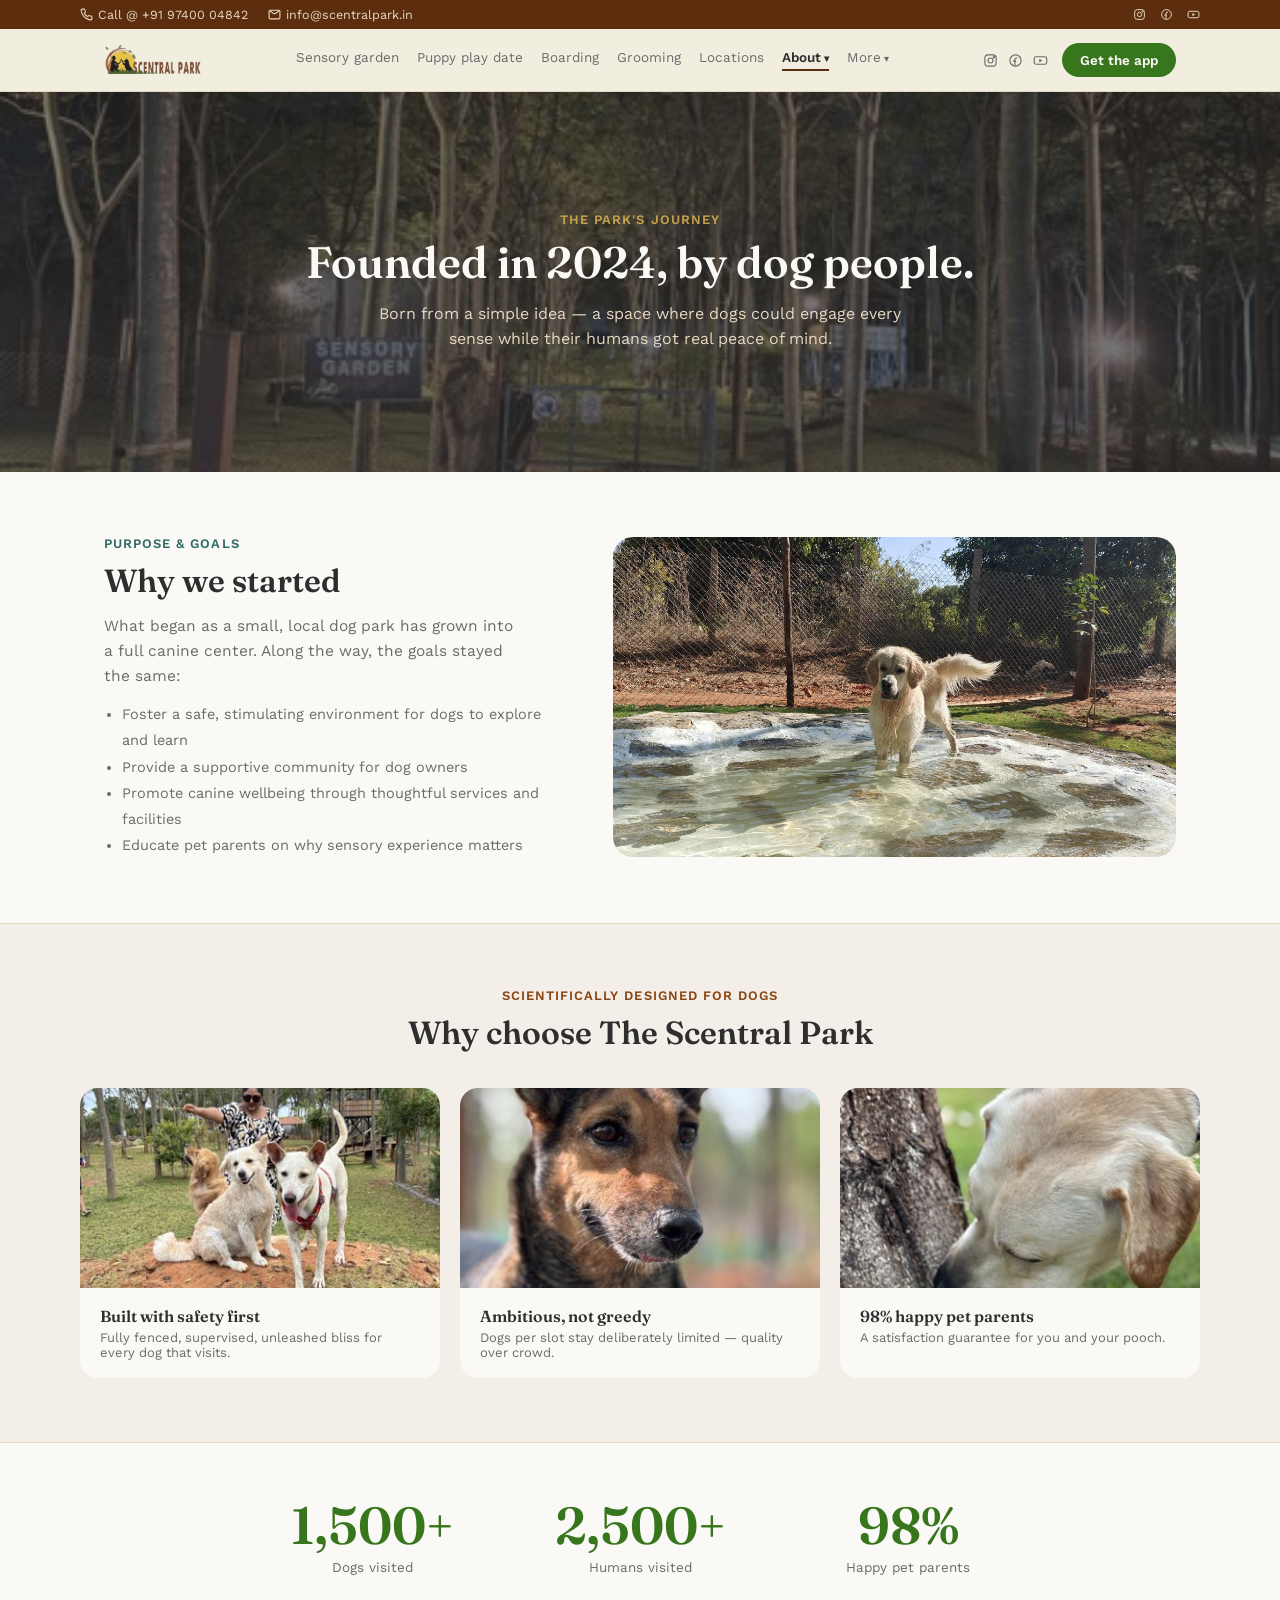
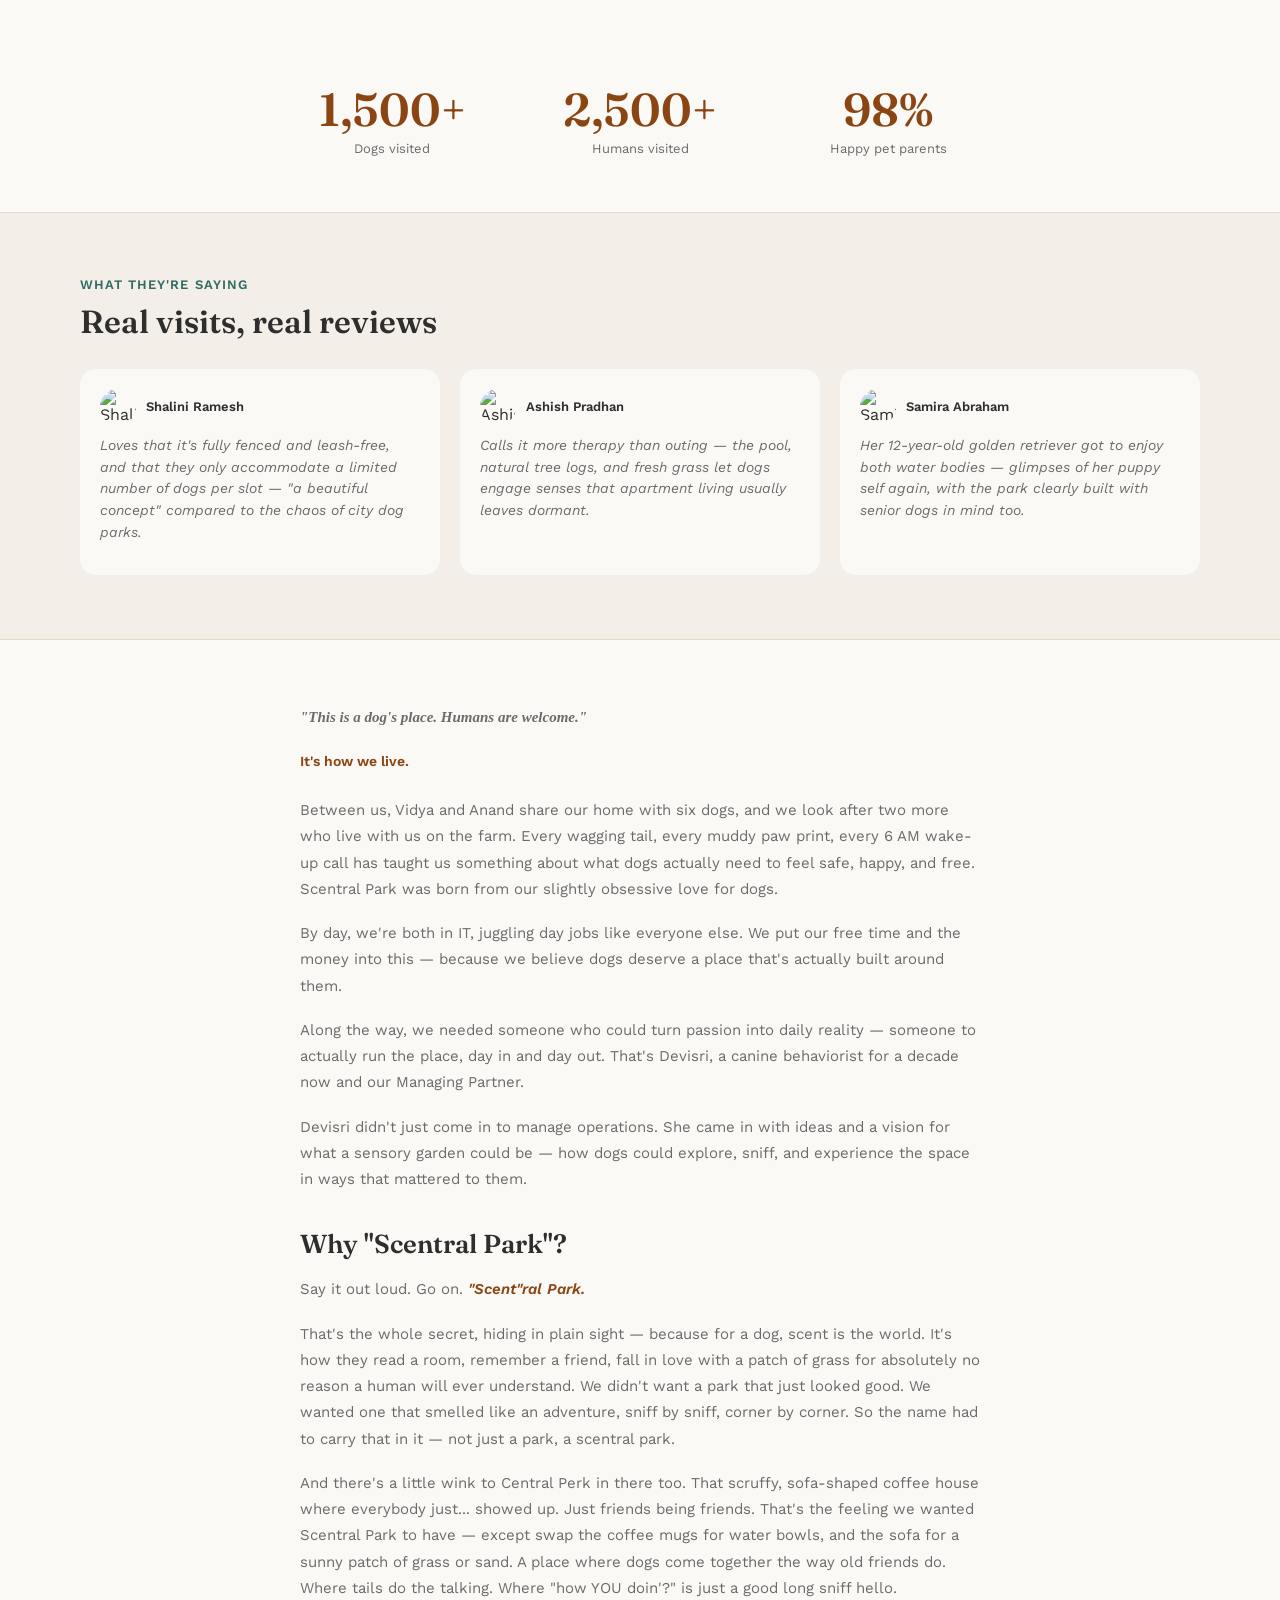
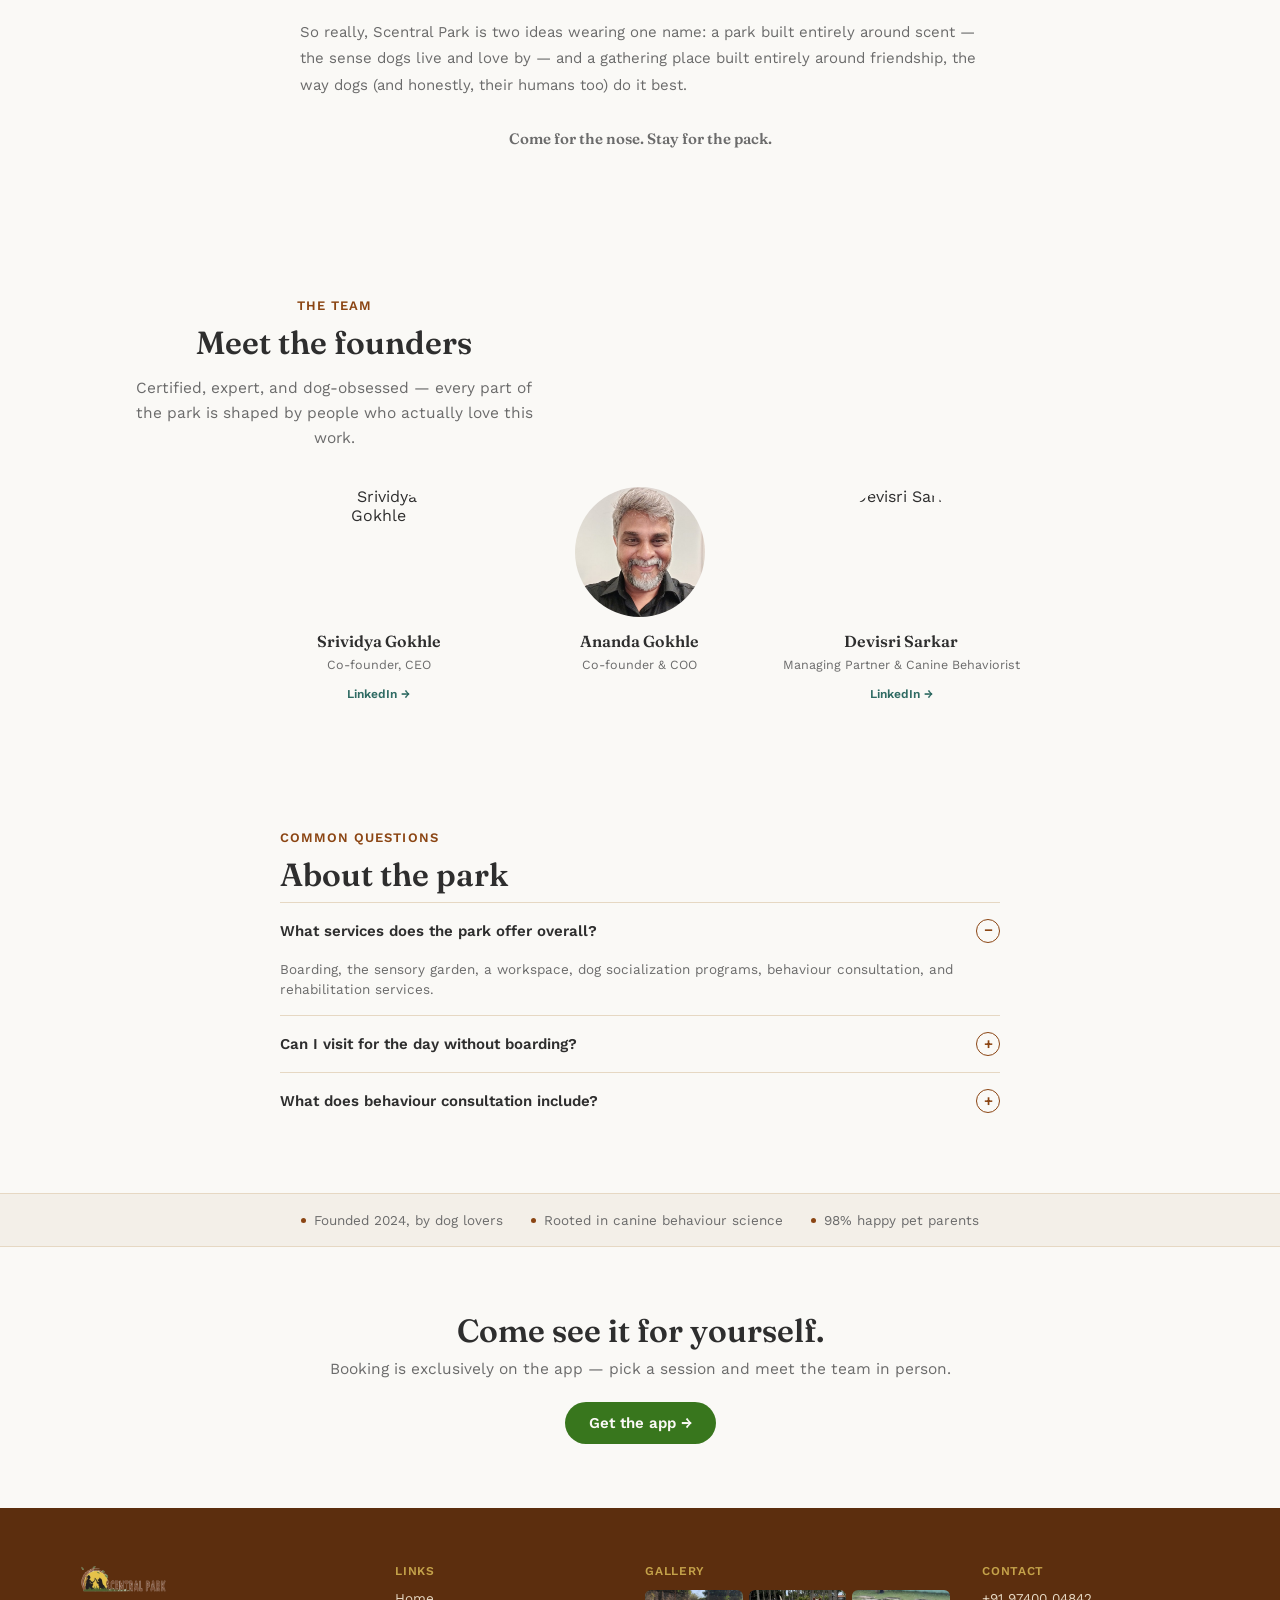
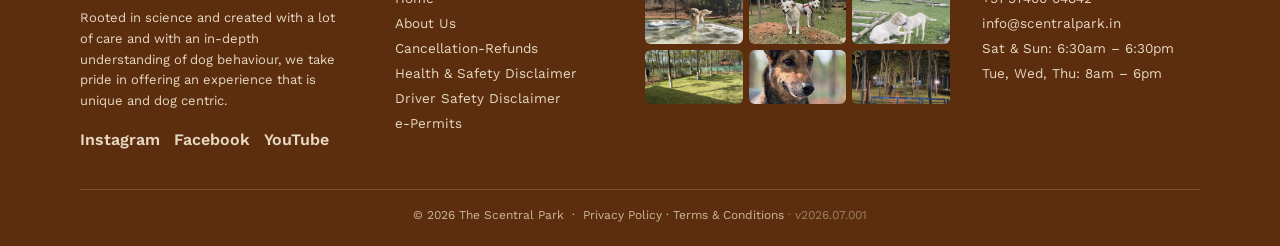
==== commit 36c126ac: "Add files via upload" ====
--- a/about.html
+++ b/about.html
@@ -31,6 +31,14 @@
 </style>
 </head>
 <body>
+<script>
+  if ("scrollRestoration" in history) { history.scrollRestoration = "manual"; }
+  window.scrollTo(0, 0);
+  window.addEventListener("load", function() { window.scrollTo(0, 0); });
+  window.addEventListener("pageshow", function() { window.scrollTo(0, 0); });
+  setTimeout(function() { window.scrollTo(0, 0); }, 300);
+</script>
+
 
 <div class="header-utility">
   <div class="header-utility-inner">
@@ -72,15 +80,18 @@
         </a>
       </div>
       <a href="#" class="btn btn-primary" style="padding:9px 18px;font-size:13.5px;">Get the app</a>
-      <button class="mobile-toggle" onclick="document.getElementById('mmenu').classList.toggle('open')" aria-label="Toggle menu">
+      <button class="mobile-toggle" onclick="toggleMobileMenu()" aria-label="Toggle menu">
         <svg viewBox="0 0 24 24" fill="none" stroke="currentColor" stroke-width="2" stroke-linecap="round"><line x1="3" y1="6" x2="21" y2="6"/><line x1="3" y1="12" x2="21" y2="12"/><line x1="3" y1="18" x2="21" y2="18"/></svg>
       </button>
     </div>
   </div>
-  <div class="mobile-menu" id="mmenu">
+</header>
+<div class="mobile-menu" id="mmenu">
+  <div class="mobile-menu-scrim" onclick="closeMobileMenu()"></div>
+  <div class="mobile-menu-panel">
     <div class="mobile-menu-top">
       <img src="assets/img/logo.png" alt="The Scentral Park">
-      <button class="mobile-menu-close" onclick="document.getElementById('mmenu').classList.remove('open')" aria-label="Close menu">
+      <button class="mobile-menu-close" onclick="closeMobileMenu()" aria-label="Close menu">
         <svg viewBox="0 0 24 24" fill="none" stroke="currentColor" stroke-width="2" stroke-linecap="round"><line x1="4" y1="4" x2="20" y2="20"/><line x1="20" y1="4" x2="4" y2="20"/></svg>
       </button>
     </div>
@@ -98,7 +109,7 @@
       <a href="http://www.youtube.com/@thescentralpark" target="_blank" rel="noopener" aria-label="YouTube"><svg viewBox="0 0 24 24" fill="none" stroke="currentColor" stroke-width="1.8"><rect x="2" y="6" width="20" height="12" rx="3"/><path d="M10 9l5 3-5 3z" fill="currentColor" stroke="none"/></svg></a>
     </div>
   </div>
-</header>
+</div>
 
 <section class="page-hero">
   <img src="assets/img/park-path.jpg" alt="The Scentral Park grounds">
@@ -155,6 +166,40 @@
         <h3>98% happy pet parents</h3>
         <p>A satisfaction guarantee for you and your pooch.</p>
       </div>
+    </div>
+  </div>
+</section>
+
+<section class="stat-strip">
+  <div class="stat-strip-grid">
+    <div>
+      <div class="stat-num">1,500+</div>
+      <div class="stat-label">Dogs visited</div>
+    </div>
+    <div>
+      <div class="stat-num">2,500+</div>
+      <div class="stat-label">Humans visited</div>
+    </div>
+    <div>
+      <div class="stat-num">98%</div>
+      <div class="stat-label">Happy pet parents</div>
+    </div>
+  </div>
+</section>
+
+<section class="stat-strip">
+  <div class="stat-strip-inner">
+    <div>
+      <div class="num">1,500+</div>
+      <div class="label">Dogs visited</div>
+    </div>
+    <div>
+      <div class="num">2,500+</div>
+      <div class="label">Humans visited</div>
+    </div>
+    <div>
+      <div class="num">98%</div>
+      <div class="label">Happy pet parents</div>
     </div>
   </div>
 </section>
@@ -269,7 +314,7 @@
     <span><span class="dot"></span>Rooted in canine behaviour science</span>
     <span><span class="dot"></span>98% happy pet parents</span>
   </div>
-</div>
+  </div>
 
 <section class="closing wrap">
   <h2>Come see it for yourself.</h2>
@@ -326,5 +371,18 @@
   </div>
 </footer>
 
+
+<script>
+  function toggleMobileMenu() {
+    const menu = document.getElementById('mmenu');
+    const opening = !menu.classList.contains('open');
+    menu.classList.toggle('open');
+    document.querySelectorAll('video').forEach(v => { opening ? v.pause() : v.play(); });
+  }
+  function closeMobileMenu() {
+    document.getElementById('mmenu').classList.remove('open');
+    document.querySelectorAll('video').forEach(v => v.play());
+  }
+</script>
 </body>
 </html>
--- a/assets/css/main.css
+++ b/assets/css/main.css
@@ -41,23 +41,29 @@
   .mobile-toggle { display: none; background: none; border: none; cursor: pointer; color: var(--ink); padding: 4px; }
   .mobile-toggle svg { width: 22px; height: 22px; display: block; }
   .mobile-menu {
-    display: none; position: fixed; inset: 0; z-index: 200; background: var(--fill);
-    flex-direction: column; padding: 24px 28px 32px; overflow-y: auto;
-  }
-  .mobile-menu.open { display: flex; }
+    display: none; position: fixed; top: 0; right: 0; bottom: 0; left: 0; z-index: 200;
+  }
+  .mobile-menu.open { display: block; }
+  .mobile-menu-scrim { position: fixed; top: 0; right: 0; bottom: 0; left: 0; background: rgba(46,46,46,.6); }
+  .mobile-menu-panel {
+    position: fixed; top: 0; right: 0; bottom: 0; width: 82%; max-width: 340px; background: #5C2E0E;
+    display: flex; flex-direction: column; padding: 24px 24px 32px; overflow-y: auto;
+    box-shadow: -6px 0 24px rgba(0,0,0,.25);
+  }
   .mobile-menu-top { display: flex; align-items: center; justify-content: space-between; margin-bottom: 28px; }
   .mobile-menu-top img { height: 30px; width: auto; }
   .mobile-menu-close { background: none; border: none; color: var(--bg); cursor: pointer; padding: 4px; display: flex; }
   .mobile-menu-close svg { width: 24px; height: 24px; }
   .mobile-menu a:not(.btn) {
-    text-decoration: none; color: var(--bg); font-size: 19px; font-family: 'Fraunces', serif; font-weight: 600;
-    padding: 15px 0; border-bottom: 1px solid rgba(250,249,246,.18);
+    text-decoration: none; color: var(--bg); font-size: 18px; font-family: 'Fraunces', serif; font-weight: 600;
+    padding: 14px 0; border-bottom: 1px solid rgba(250,249,246,.18);
   }
   .mobile-menu a.nav-active { color: var(--sand); }
   .mobile-menu .btn { text-align: center; justify-content: center; margin-top: 22px; background: var(--bg); color: var(--ink); }
   .mobile-menu-social { display: flex; gap: 18px; justify-content: center; margin-top: auto; padding-top: 28px; }
   .mobile-menu-social a { color: var(--bg); display: flex; }
   .mobile-menu-social svg { width: 20px; height: 20px; }
+  @media (max-width: 380px) { .mobile-menu-panel { width: 88%; max-width: none; } }
   @media (max-width: 480px) { .header-social { display: none; } }
   @media (max-width: 860px) {
     nav { display: none; }
@@ -68,7 +74,7 @@
   /* hero rotation */
   .cycle-hero { position: relative; height: 74vh; min-height: 460px; overflow: hidden; }
   .slide {
-    position: absolute; inset: 0; display: block; opacity: 0;
+    position: absolute; top: 0; right: 0; bottom: 0; left: 0; display: block; opacity: 0;
     animation-duration: 16s; animation-iteration-count: infinite; animation-timing-function: ease;
   }
   .slide:nth-child(1) { animation-name: fadeh1; }
@@ -81,11 +87,11 @@
   @keyframes fadeh3 { 0%{opacity:0} 46%{opacity:0} 50%{opacity:1} 71%{opacity:1} 75%{opacity:0} 100%{opacity:0} }
   @keyframes fadeh4 { 0%{opacity:0} 71%{opacity:0} 75%{opacity:1} 96%{opacity:1} 100%{opacity:0} }
 
-  .slide video, .slide > img, .slide .brand-bg { position: absolute; inset: 0; width: 100%; height: 100%; object-fit: cover; }
+  .slide video, .slide > img, .slide .brand-bg { position: absolute; top: 0; right: 0; bottom: 0; left: 0; width: 100%; height: 100%; object-fit: cover; }
   .slide .brand-bg { background: var(--fill); display: flex; align-items: center; justify-content: center; }
   .slide .brand-bg img { width: min(360px, 70%); height: auto; object-fit: contain; }
 
-  .slide-scrim { position: absolute; inset: 0; background: linear-gradient(180deg, rgba(46,46,46,.35) 0%, transparent 40%, rgba(46,46,46,.6) 100%); z-index: 2; }
+  .slide-scrim { position: absolute; top: 0; right: 0; bottom: 0; left: 0; background: linear-gradient(180deg, rgba(46,46,46,.35) 0%, transparent 40%, rgba(46,46,46,.6) 100%); z-index: 2; }
 
   .slide-cap { position: absolute; bottom: 44px; left: 32px; z-index: 3; }
   .slide-cap span.txt {
@@ -106,8 +112,8 @@
 
   /* full-bleed statement */
   .statement { position: relative; min-height: 340px; display: flex; align-items: center; justify-content: center; overflow: hidden; }
-  .statement video { position: absolute; inset: 0; width: 100%; height: 100%; object-fit: cover; }
-  .statement .scrim { position: absolute; inset: 0; background: rgba(46,46,46,.6); }
+  .statement video { position: absolute; top: 0; right: 0; bottom: 0; left: 0; width: 100%; height: 100%; object-fit: cover; }
+  .statement .scrim { position: absolute; top: 0; right: 0; bottom: 0; left: 0; background: rgba(46,46,46,.6); }
   .statement .txt { position: relative; z-index: 2; max-width: 640px; text-align: center; padding: 40px 24px; }
   .statement h2 { font-size: clamp(24px,3.2vw,34px); color: var(--bg); line-height: 1.25; }
 
@@ -126,7 +132,19 @@
   }
 
   /* zones triptych */
+  .stat-strip { padding: 48px 24px; background: var(--bg); }
+  .stat-strip-inner { max-width: 720px; margin: 0 auto; display: grid; grid-template-columns: repeat(3,1fr); gap: 24px; text-align: center; }
+  .stat-strip .num { font-family: 'Fraunces', serif; font-weight: 600; font-size: clamp(32px,4.5vw,46px); color: var(--mud); line-height: 1; margin-bottom: 8px; }
+  .stat-strip .label { font-size: 13px; color: var(--ink-soft); }
+  @media (max-width: 560px) { .stat-strip-inner { grid-template-columns: 1fr; gap: 28px; } }
+
   .zones { background: var(--card); border-top: 1px solid var(--line); border-bottom: 1px solid var(--line); padding: 64px 24px; }
+
+  .stat-strip { padding: 56px 24px; }
+  .stat-strip-grid { max-width: 780px; margin: 0 auto; display: grid; grid-template-columns: repeat(3,1fr); gap: 24px; text-align: center; }
+  .stat-num { font-family: 'Fraunces', serif; font-weight: 600; font-size: clamp(36px,5vw,52px); color: var(--fill); line-height: 1; margin-bottom: 8px; }
+  .stat-label { font-size: 13.5px; color: var(--ink-soft); }
+  @media (max-width: 560px) { .stat-strip-grid { grid-template-columns: 1fr; gap: 32px; } }
   .zones-head { max-width: 1120px; margin: 0 auto 36px; text-align: center; }
   .zones-head h2 { font-size: clamp(24px,3vw,32px); }
   .zones-grid { max-width: 1120px; margin: 0 auto; display: grid; grid-template-columns: repeat(3,1fr); gap: 20px; }
@@ -152,8 +170,8 @@
 
   /* why us */
   .whyus { position: relative; min-height: 420px; display: flex; align-items: center; overflow: hidden; }
-  .whyus img { position: absolute; inset: 0; width: 100%; height: 100%; object-fit: cover; }
-  .whyus .scrim { position: absolute; inset: 0; background: rgba(46,46,46,.7); }
+  .whyus img { position: absolute; top: 0; right: 0; bottom: 0; left: 0; width: 100%; height: 100%; object-fit: cover; }
+  .whyus .scrim { position: absolute; top: 0; right: 0; bottom: 0; left: 0; background: rgba(46,46,46,.7); }
   .whyus-content { position: relative; z-index: 2; max-width: 640px; margin: 0 auto; text-align: center; padding: 60px 24px; }
   .whyus-content .eyebrow { color: var(--sand); }
   .whyus-content h2 { color: var(--bg); font-size: clamp(24px,3vw,32px); margin-bottom: 16px; }
@@ -274,7 +292,7 @@
   /* split hero: video / text */
   .split-hero { display: grid; grid-template-columns: 70% 30%; min-height: 640px; }
   .split-hero .split-media { position: relative; overflow: hidden; }
-  .split-hero .split-media video { position: absolute; inset: 0; width: 100%; height: 100%; object-fit: cover; }
+  .split-hero .split-media video { position: absolute; top: 0; right: 0; bottom: 0; left: 0; width: 100%; height: 100%; object-fit: cover; }
   .split-hero .split-text { display: flex; flex-direction: column; justify-content: center; align-items: flex-start; text-align: left; padding: 48px 36px; background: var(--line); }
   .split-hero .split-text h1 {
     font-size: clamp(34px,4vw,48px); font-style: italic; line-height: 1.1; margin-bottom: 4px; color: var(--ink);
@@ -299,8 +317,8 @@
   }
 
   .page-hero { position: relative; min-height: 380px; display: flex; align-items: center; overflow: hidden; }
-  .page-hero img, .page-hero video { position: absolute; inset: 0; width: 100%; height: 100%; object-fit: cover; }
-  .page-hero .scrim { position: absolute; inset: 0; background: linear-gradient(180deg, rgba(46,46,46,.6) 0%, rgba(46,46,46,.7) 100%); }
+  .page-hero img, .page-hero video { position: absolute; top: 0; right: 0; bottom: 0; left: 0; width: 100%; height: 100%; object-fit: cover; }
+  .page-hero .scrim { position: absolute; top: 0; right: 0; bottom: 0; left: 0; background: linear-gradient(180deg, rgba(46,46,46,.6) 0%, rgba(46,46,46,.7) 100%); }
   .page-hero-content { position: relative; z-index: 2; max-width: 720px; margin: 0 auto; text-align: center; padding: 40px 24px; }
   .page-hero h1 { font-size: clamp(28px,4.5vw,44px); color: var(--bg); line-height: 1.15; margin-bottom: 14px; }
   .page-hero p { color: #E6D8C3; font-size: 16px; line-height: 1.55; max-width: 560px; margin: 0 auto; }
@@ -317,7 +335,7 @@
   .showcase-item { position: relative; border-radius: 20px; overflow: hidden; display: block; }
   .showcase-item img, .showcase-item video { width: 100%; height: 100%; object-fit: cover; transition: transform .6s ease; }
   .showcase-item:hover img, .showcase-item:hover video { transform: scale(1.05); }
-  .showcase-scrim { position: absolute; inset: 0; background: linear-gradient(0deg, rgba(46,46,46,.85) 0%, rgba(46,46,46,.15) 55%, transparent 100%); }
+  .showcase-scrim { position: absolute; top: 0; right: 0; bottom: 0; left: 0; background: linear-gradient(0deg, rgba(46,46,46,.85) 0%, rgba(46,46,46,.15) 55%, transparent 100%); }
   .showcase-caption { position: absolute; bottom: 0; left: 0; right: 0; padding: 24px; z-index: 2; }
   .showcase-caption h3 { color: var(--bg); font-size: 22px; margin-bottom: 4px; }
   .showcase-caption p { color: var(--line); font-size: 13px; }
@@ -345,7 +363,7 @@
   .wh-strip { display: grid; grid-template-columns: repeat(3,1fr); gap: 2px; }
   .wh-strip-item { position: relative; height: 62vh; min-height: 380px; display: block; overflow: hidden; }
   .wh-strip-item img, .wh-strip-item video { width: 100%; height: 100%; object-fit: cover; }
-  .wh-strip-scrim { position: absolute; inset: 0; background: linear-gradient(0deg, rgba(46,46,46,.55) 0%, transparent 45%); }
+  .wh-strip-scrim { position: absolute; top: 0; right: 0; bottom: 0; left: 0; background: linear-gradient(0deg, rgba(46,46,46,.55) 0%, transparent 45%); }
   .wh-strip-cap { position: absolute; bottom: 28px; left: 24px; right: 24px; z-index: 2; }
   .wh-strip-cap p.label { color: var(--bg); font-size: 13.5px; line-height: 1.4; margin-bottom: 10px; max-width: 220px; }
   .wh-strip-cap span.link { color: var(--bg); font-size: 12px; font-weight: 500; text-decoration: underline; text-underline-offset: 3px; }
@@ -367,7 +385,7 @@
   /* cinematic single-image spotlight */
   .wh-cinema { position: relative; height: 78vh; min-height: 460px; overflow: hidden; }
   .wh-cinema img, .wh-cinema video { width: 100%; height: 100%; object-fit: cover; }
-  .wh-cinema-scrim { position: absolute; inset: 0; background: linear-gradient(0deg, rgba(46,46,46,.65) 0%, transparent 50%); }
+  .wh-cinema-scrim { position: absolute; top: 0; right: 0; bottom: 0; left: 0; background: linear-gradient(0deg, rgba(46,46,46,.65) 0%, transparent 50%); }
   .wh-cinema-content { position: absolute; bottom: 48px; left: 0; right: 0; z-index: 2; text-align: center; padding: 0 24px; }
   .wh-cinema-content span.eyebrow-sm { display: block; font-size: 12px; letter-spacing: .06em; text-transform: uppercase; color: var(--sand); margin-bottom: 10px; }
   .wh-cinema-content p { color: var(--bg); font-size: 15px; max-width: 460px; margin: 0 auto 16px; line-height: 1.5; }
@@ -377,7 +395,7 @@
   .wh-duo { display: grid; grid-template-columns: 1fr 1fr; gap: 2px; }
   .wh-duo-item { position: relative; height: 52vh; min-height: 340px; display: block; overflow: hidden; }
   .wh-duo-item img { width: 100%; height: 100%; object-fit: cover; }
-  .wh-duo-scrim { position: absolute; inset: 0; background: rgba(46,46,46,.3); }
+  .wh-duo-scrim { position: absolute; top: 0; right: 0; bottom: 0; left: 0; background: rgba(46,46,46,.3); }
   .wh-duo-cap { position: absolute; bottom: 28px; left: 24px; z-index: 2; }
   .wh-duo-cap span.name { color: var(--bg); font-size: 20px; font-weight: 600; font-family: 'Fraunces', serif; display: block; margin-bottom: 6px; }
   .wh-duo-cap span.link { color: var(--bg); font-size: 12px; text-decoration: underline; text-underline-offset: 3px; }
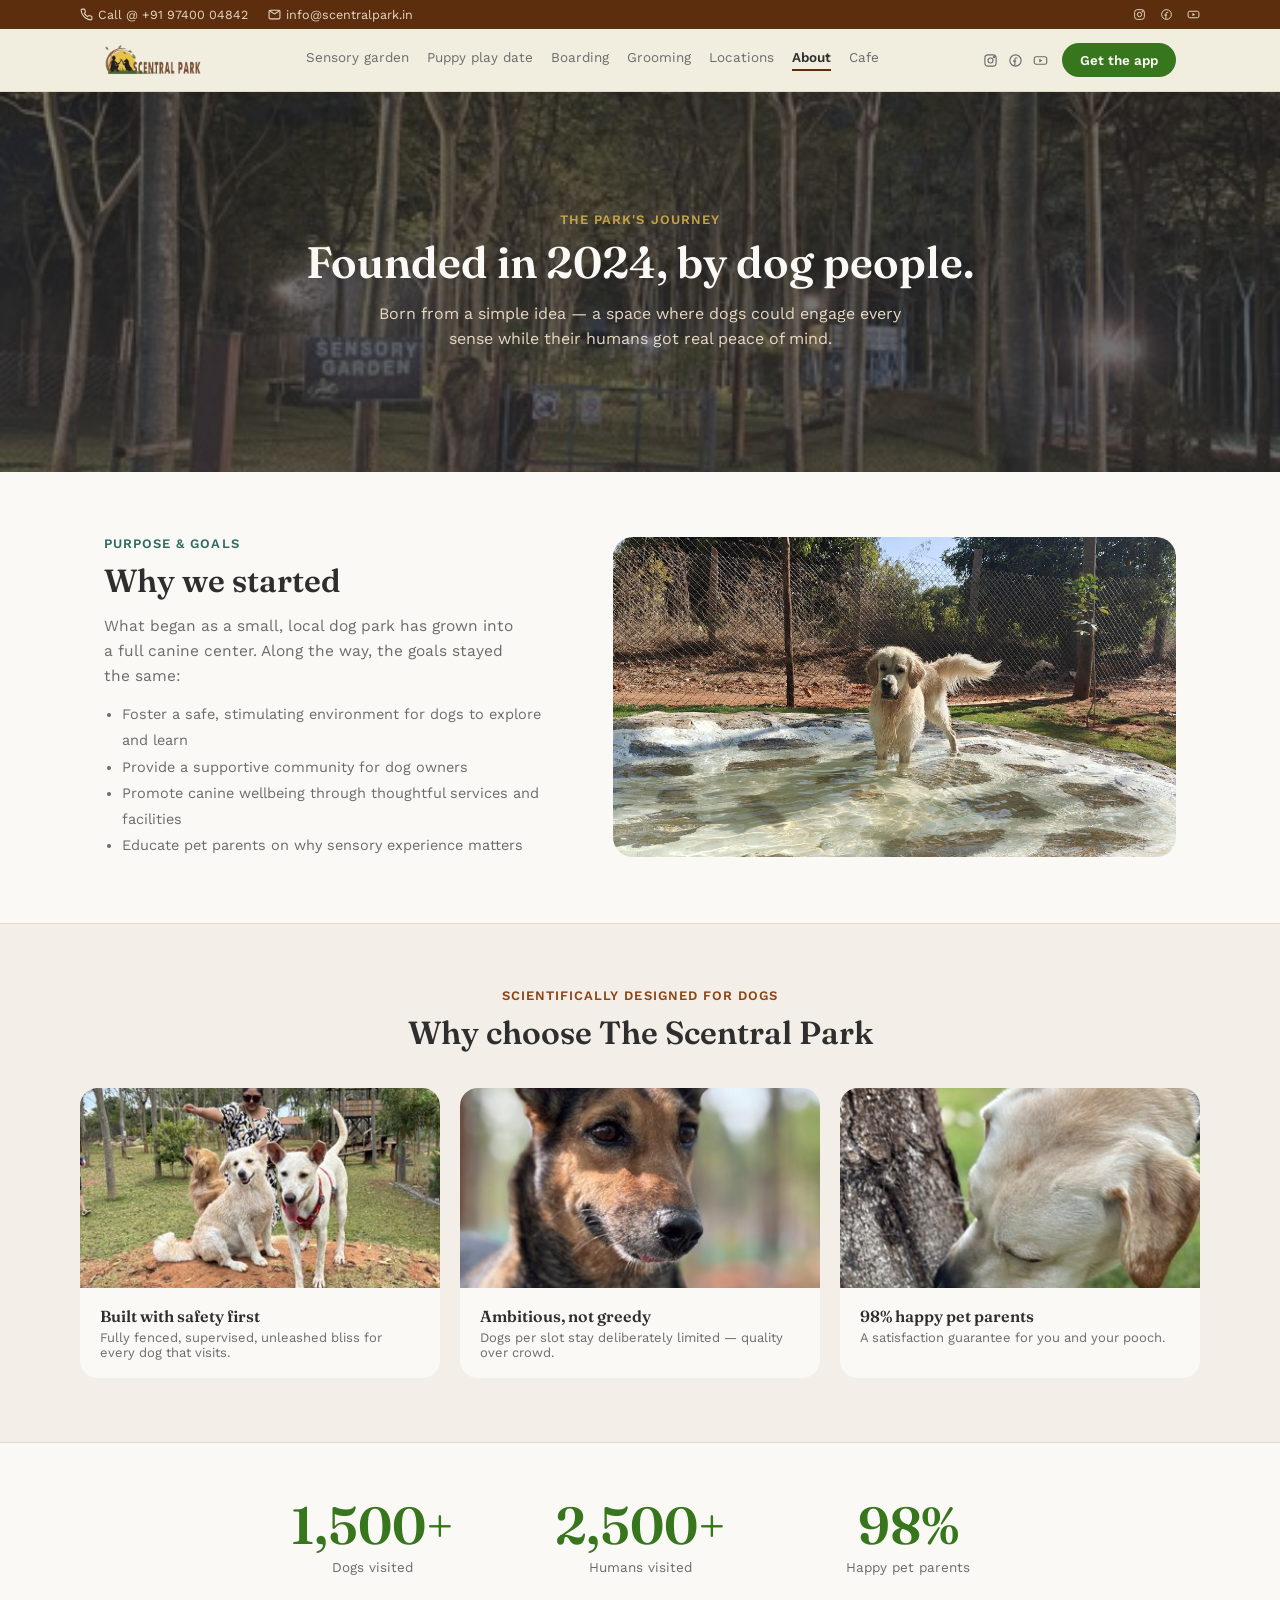
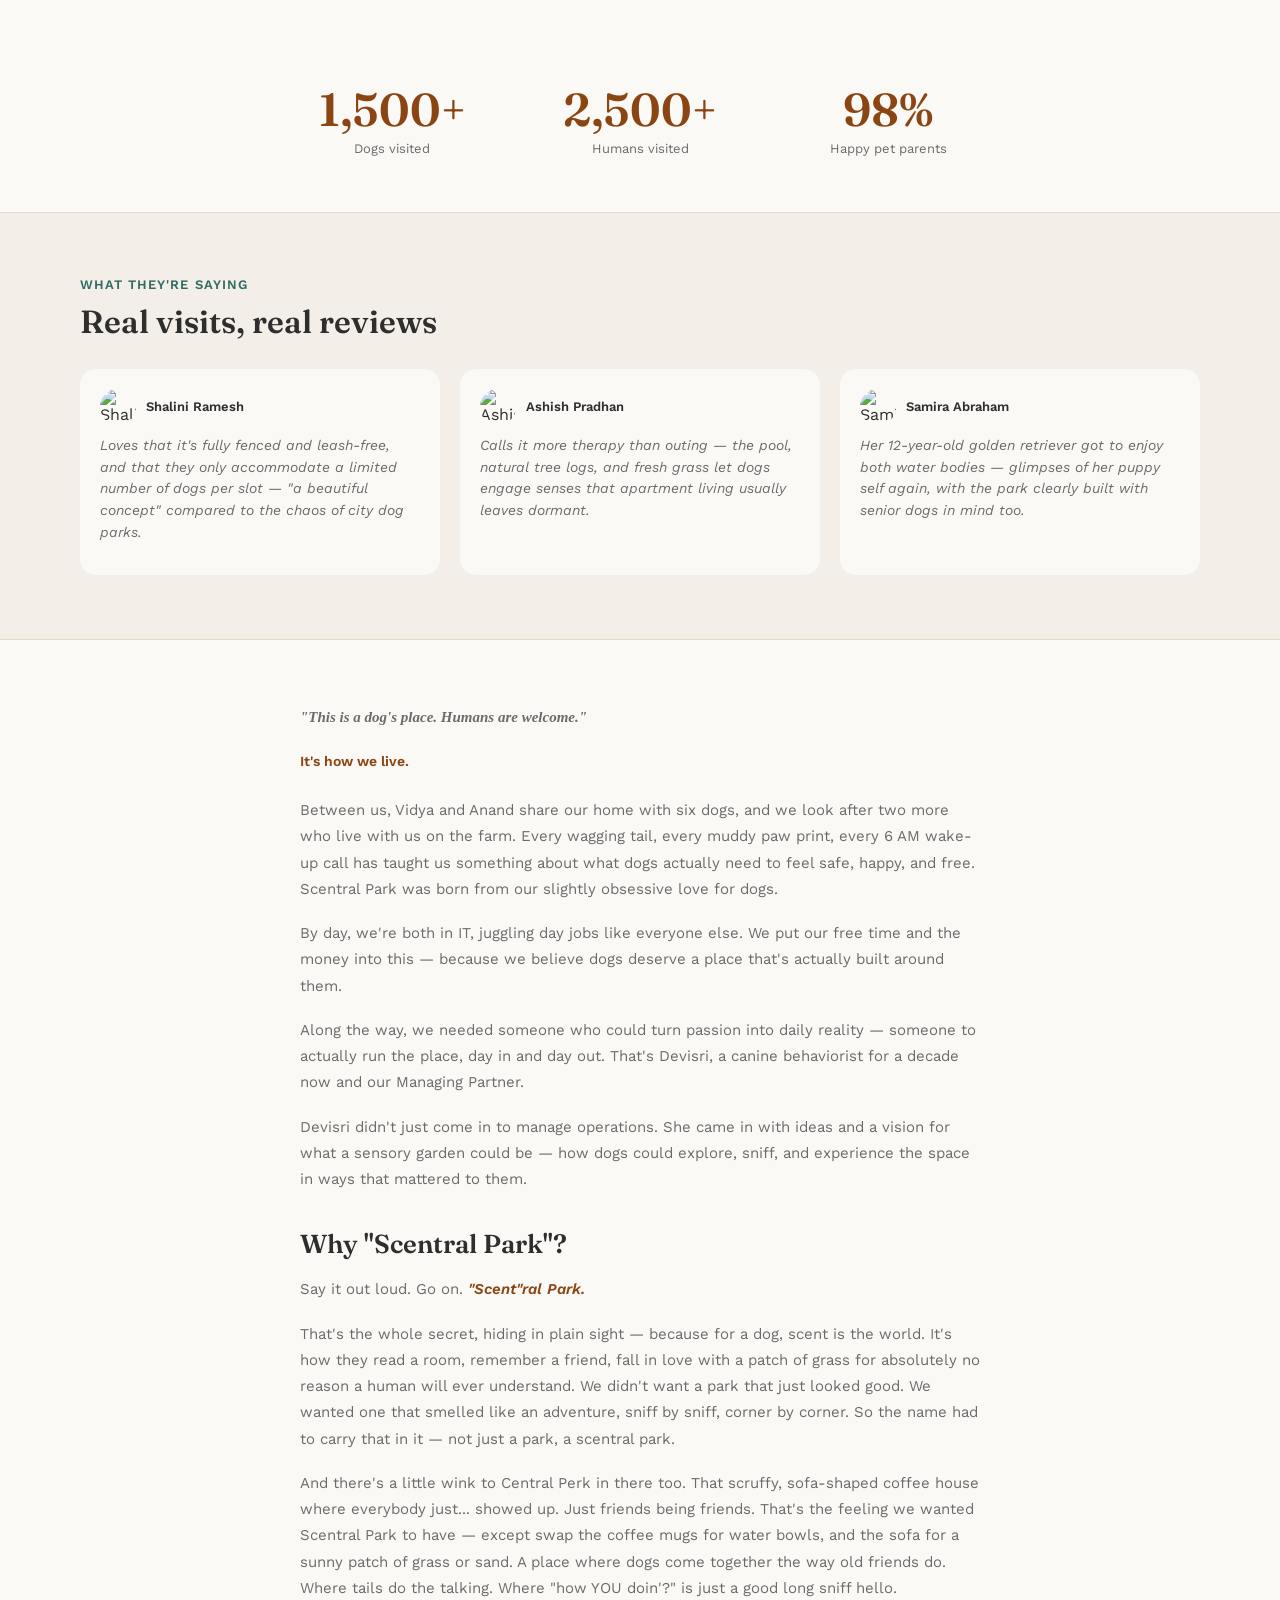
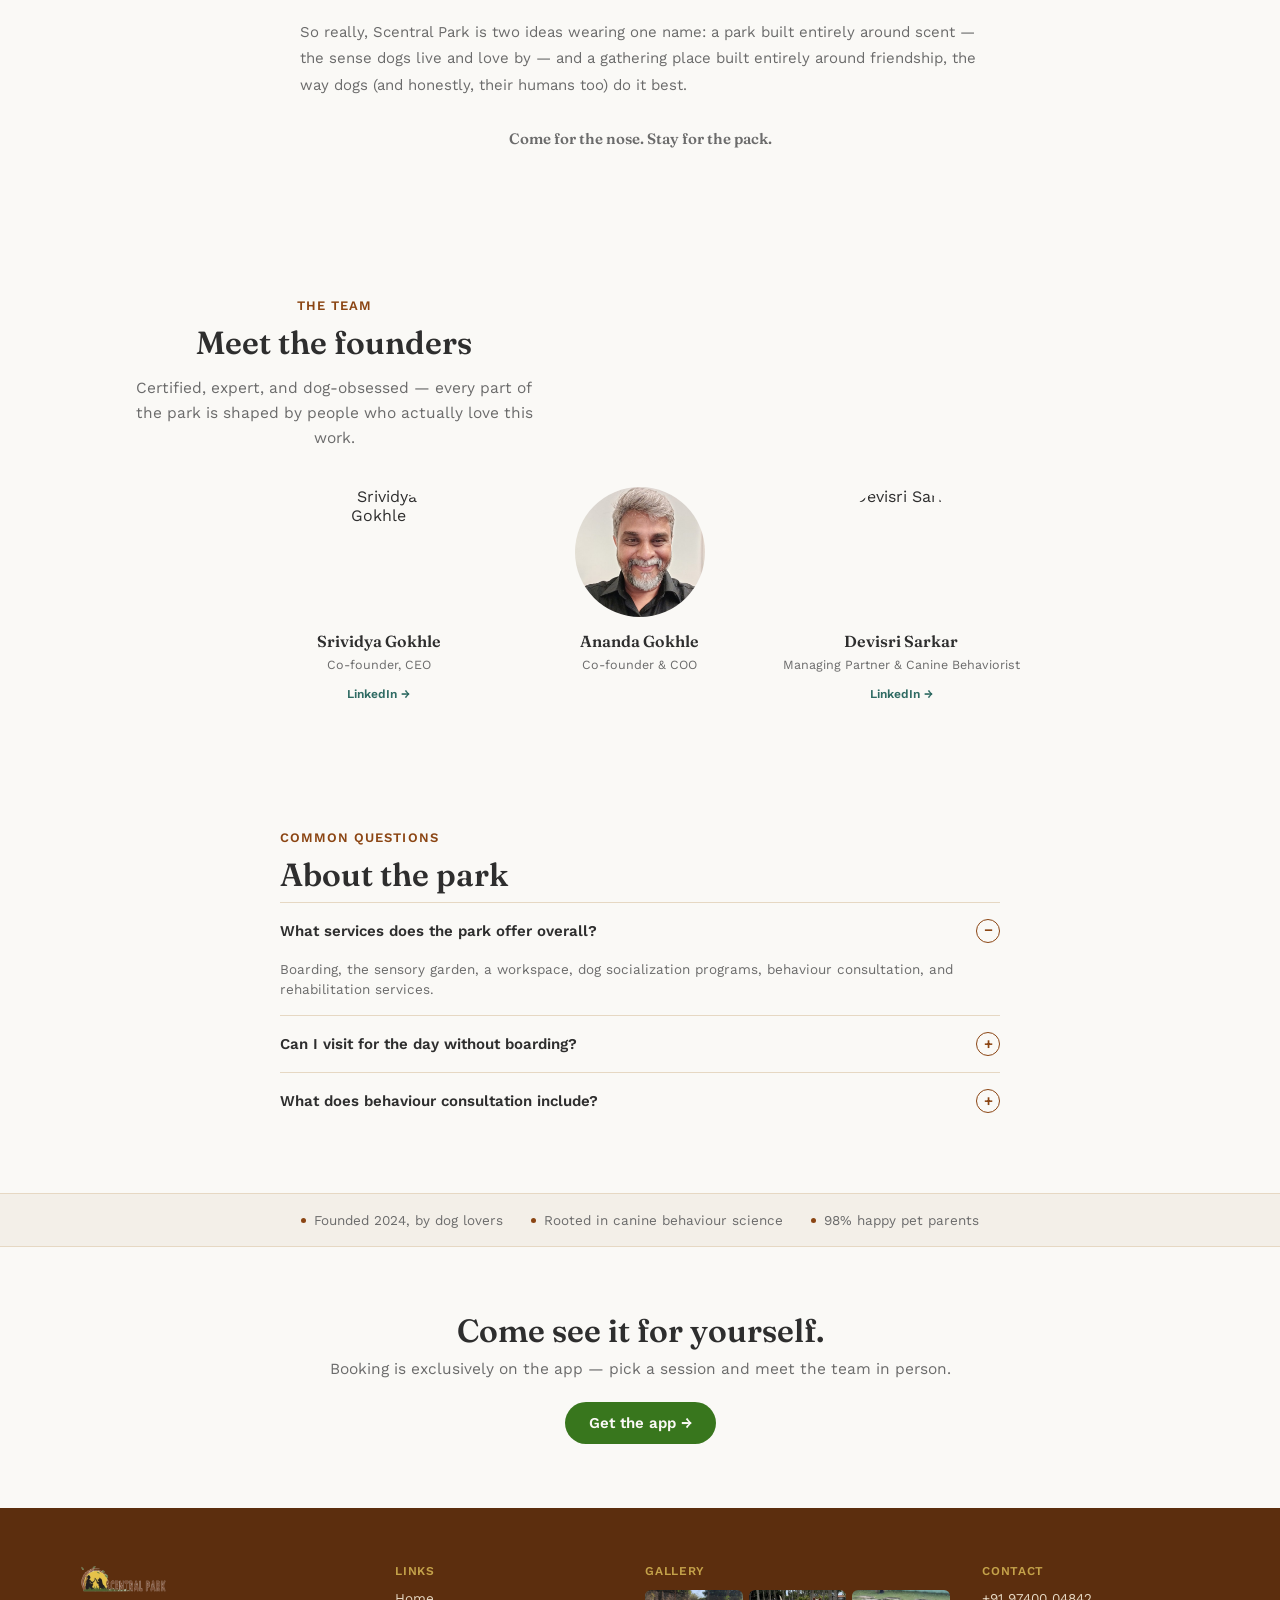
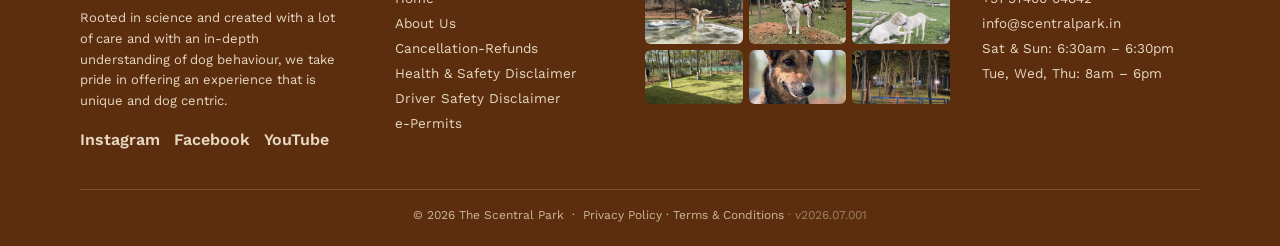
==== commit 1ca26faa: "Add files via upload" ====
--- a/about.html
+++ b/about.html
@@ -65,7 +65,7 @@
       <a href="grooming.html">Grooming</a>
       <a href="locations.html">Locations</a>
       <a href="about.html" class="grp nav-active" style="text-decoration:none;">About</a>
-      <a href="cafe.html" class="grp" style="text-decoration:none;">More</a>
+      <a href="cafe.html" class="grp" style="text-decoration:none;">Cafe</a>
     </nav>
     <div class="header-cta-group">
       <div class="header-social">
@@ -101,7 +101,7 @@
     <a href="grooming.html">Grooming</a>
     <a href="locations.html">Locations</a>
     <a href="about.html" class="nav-active">About</a>
-    <a href="cafe.html">More</a>
+    <a href="cafe.html">Cafe</a>
     <a href="#" class="btn btn-primary">Get the app</a>
     <div class="mobile-menu-social">
       <a href="https://www.instagram.com/thescentralpark/" target="_blank" rel="noopener" aria-label="Instagram"><svg viewBox="0 0 24 24" fill="none" stroke="currentColor" stroke-width="1.8"><rect x="3" y="3" width="18" height="18" rx="5"/><circle cx="12" cy="12" r="4"/><circle cx="17.5" cy="6.5" r="1"/></svg></a>
--- a/assets/css/main.css
+++ b/assets/css/main.css
@@ -33,7 +33,6 @@
   nav { display: flex; gap: 18px; flex-wrap: wrap; }
   nav a, nav span.grp { font-size: 13.5px; color: var(--ink-soft); cursor: pointer; padding-bottom: 4px; border-bottom: 2px solid transparent; }
   nav a.nav-active, nav a.grp.nav-active { color: var(--ink); font-weight: 600; border-bottom-color: #5C2E0E; }
-  .grp:after { content: " ▾"; font-size: 10px; }
   .header-social { display: flex; align-items: center; gap: 10px; }
   .header-social a { color: var(--ink-soft); display: flex; }
   .header-social svg { width: 15px; height: 15px; }
@@ -46,7 +45,7 @@
   .mobile-menu.open { display: block; }
   .mobile-menu-scrim { position: fixed; top: 0; right: 0; bottom: 0; left: 0; background: rgba(46,46,46,.6); }
   .mobile-menu-panel {
-    position: fixed; top: 0; right: 0; bottom: 0; width: 82%; max-width: 340px; background: #5C2E0E;
+    position: fixed; top: 0; right: 0; bottom: 0; width: 82%; max-width: 340px; background: rgba(92,46,14,.92);
     display: flex; flex-direction: column; padding: 24px 24px 32px; overflow-y: auto;
     box-shadow: -6px 0 24px rgba(0,0,0,.25);
   }
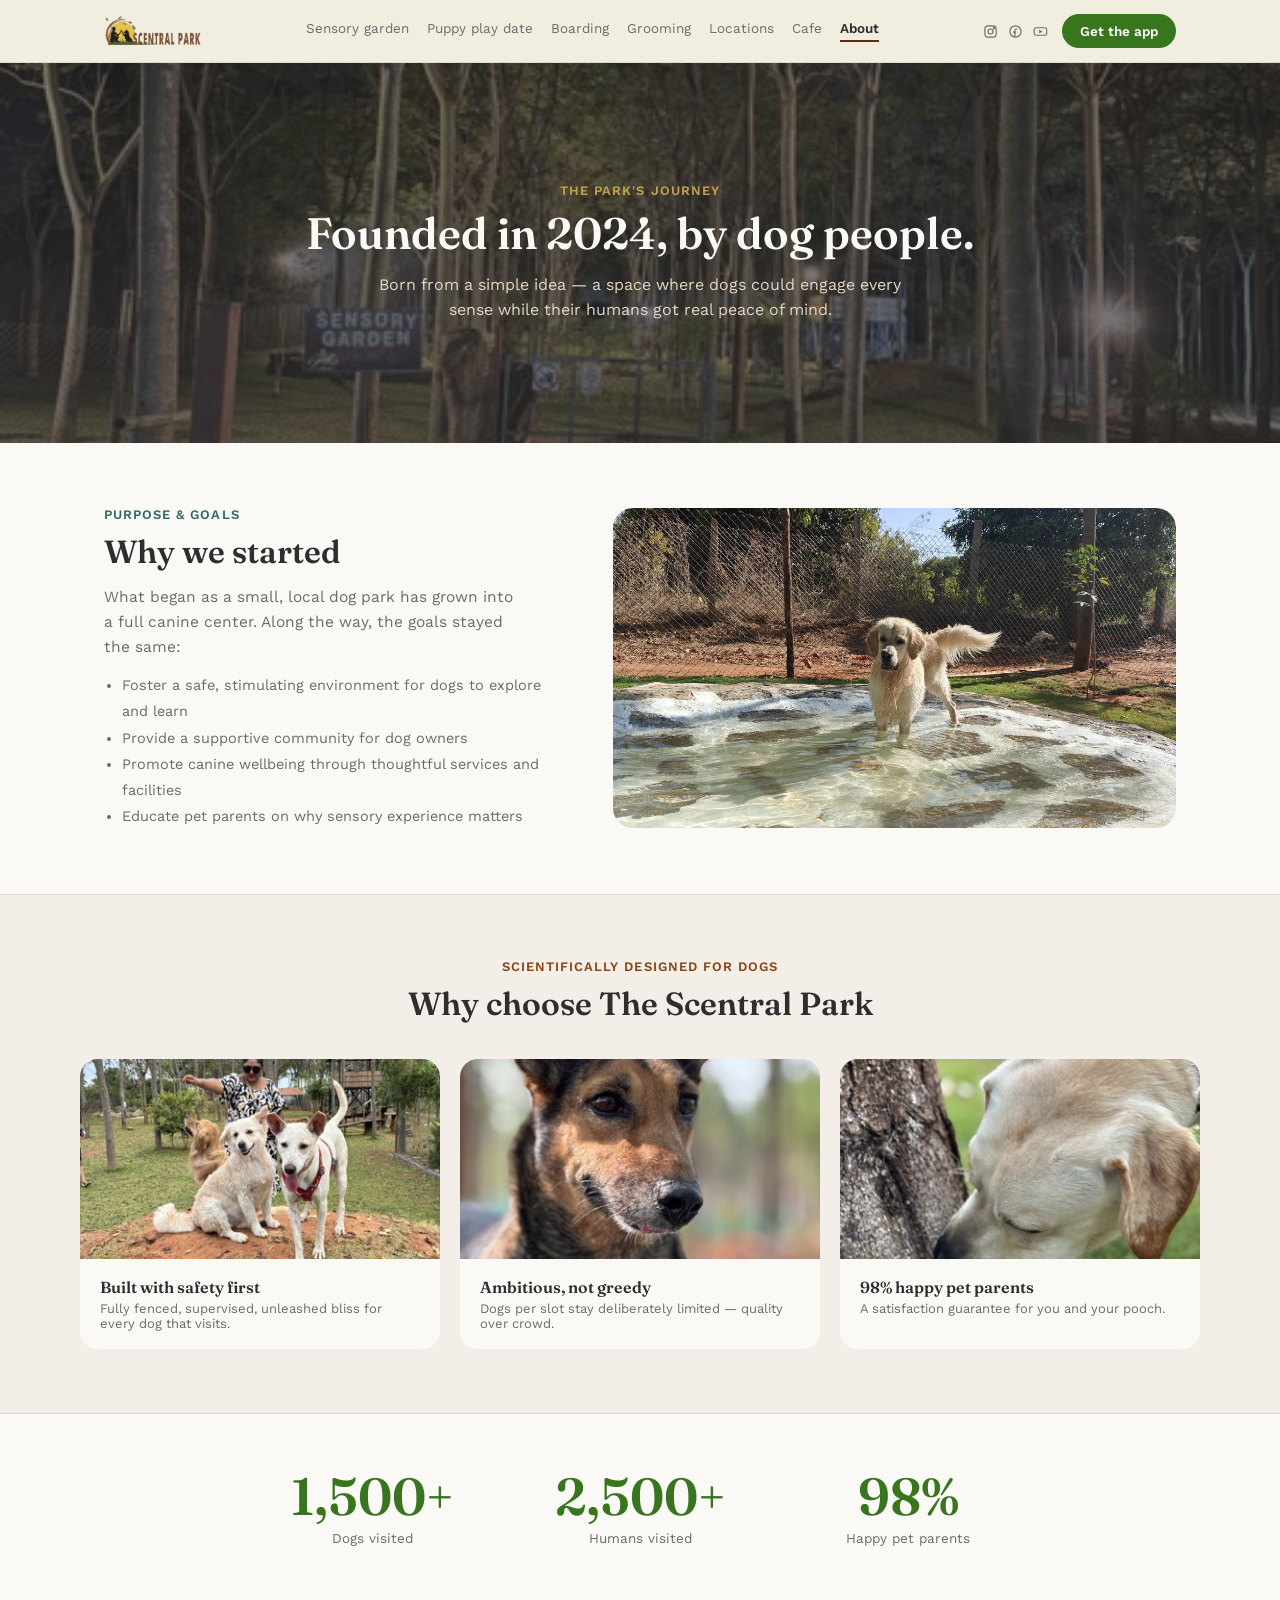
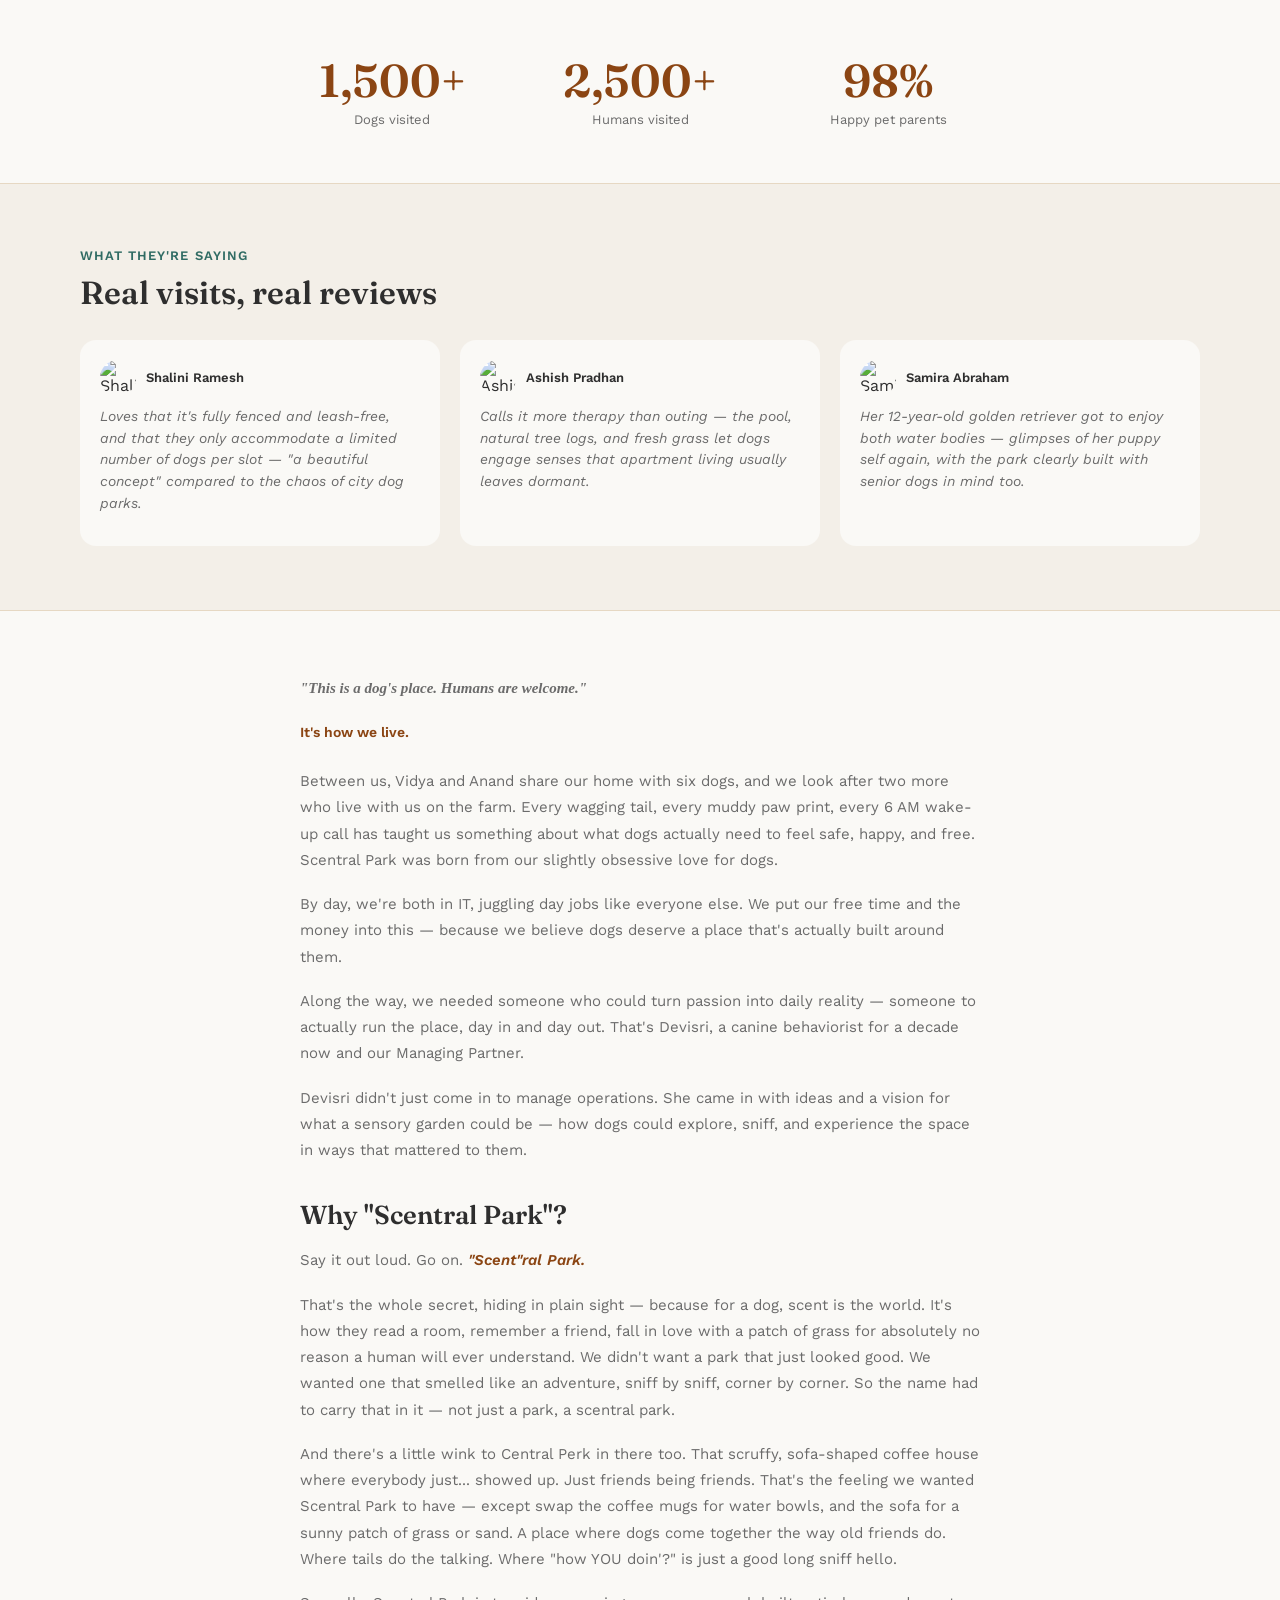
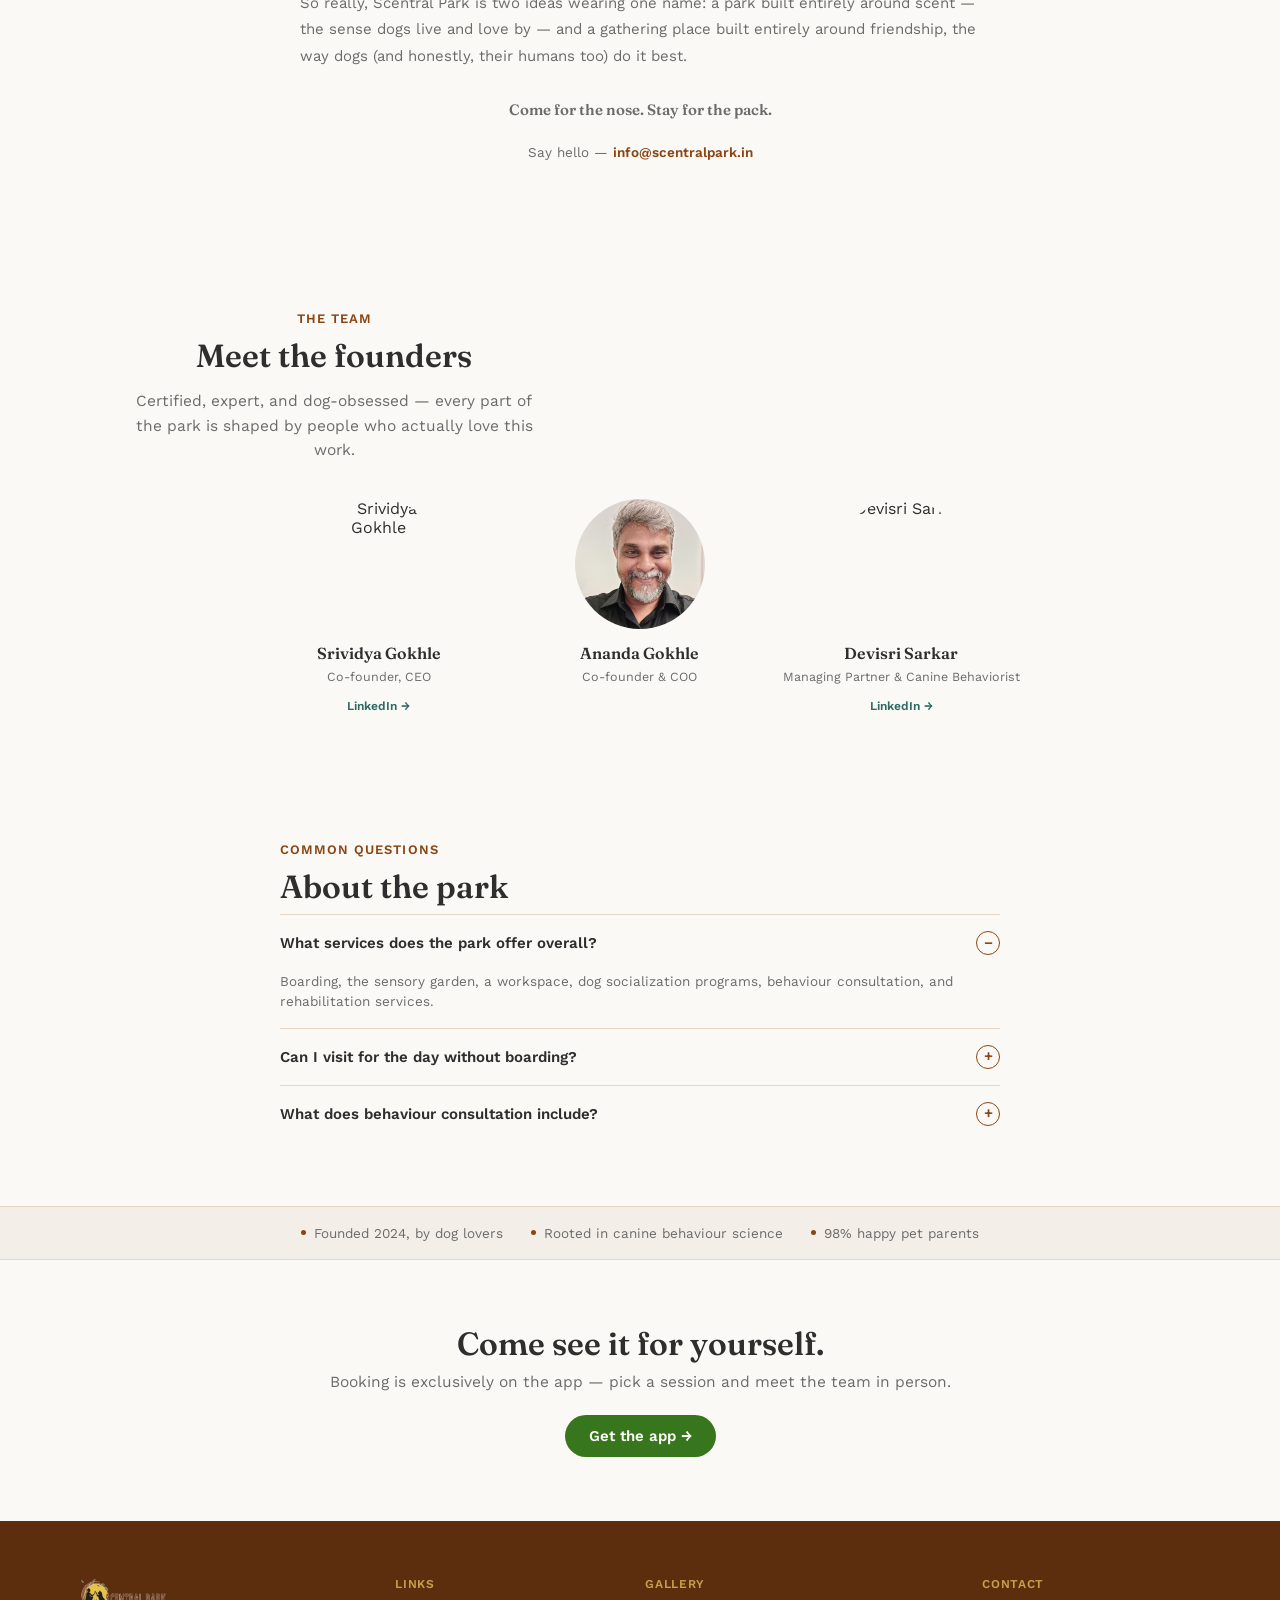
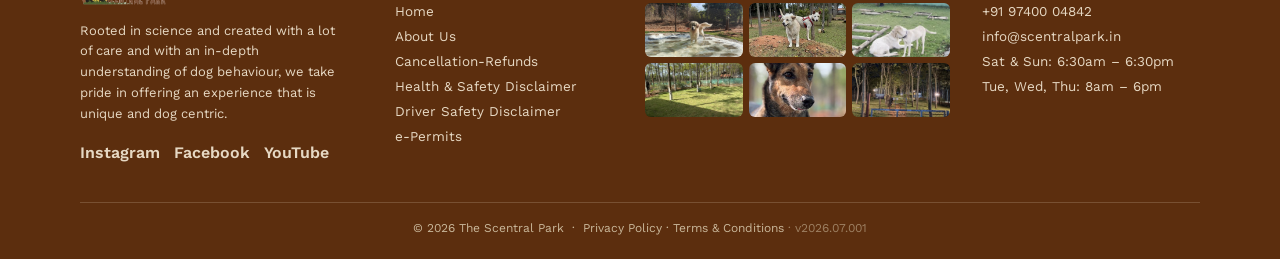
==== commit 7a8d33e1: "Add files via upload" ====
--- a/about.html
+++ b/about.html
@@ -40,19 +40,6 @@
 </script>
 
 
-<div class="header-utility">
-  <div class="header-utility-inner">
-    <div class="header-utility-left">
-      <a href="tel:+919740004842"><svg viewBox="0 0 24 24" fill="none" stroke="currentColor" stroke-width="2"><path d="M22 16.92v3a2 2 0 0 1-2.18 2 19.79 19.79 0 0 1-8.63-3.07 19.5 19.5 0 0 1-6-6 19.79 19.79 0 0 1-3.07-8.67A2 2 0 0 1 4.11 2h3a2 2 0 0 1 2 1.72 12.84 12.84 0 0 0 .7 2.81 2 2 0 0 1-.45 2.11L8.09 9.91a16 16 0 0 0 6 6l1.27-1.27a2 2 0 0 1 2.11-.45 12.84 12.84 0 0 0 2.81.7A2 2 0 0 1 22 16.92z"/></svg> Call @ +91 97400 04842</a>
-      <a href="mailto:info@scentralpark.in"><svg viewBox="0 0 24 24" fill="none" stroke="currentColor" stroke-width="2"><path d="M4 4h16v16H4z" opacity="0"/><path d="M22 6c0-1.1-.9-2-2-2H4c-1.1 0-2 .9-2 2v12c0 1.1.9 2 2 2h16c1.1 0 2-.9 2-2V6zm-2 0-8 5-8-5"/></svg> info@scentralpark.in</a>
-    </div>
-    <div class="header-utility-right">
-      <a href="https://www.instagram.com/thescentralpark/" target="_blank" rel="noopener" aria-label="Instagram"><svg viewBox="0 0 24 24" fill="none" stroke="currentColor" stroke-width="1.8"><rect x="3" y="3" width="18" height="18" rx="5"/><circle cx="12" cy="12" r="4"/><circle cx="17.5" cy="6.5" r="1"/></svg></a>
-      <a href="https://www.facebook.com/profile.php?id=61556131220568" target="_blank" rel="noopener" aria-label="Facebook"><svg viewBox="0 0 24 24" fill="none" stroke="currentColor" stroke-width="1.8"><path d="M15 8h-2a2 2 0 0 0-2 2v10M8 13h5"/><circle cx="12" cy="12" r="9"/></svg></a>
-      <a href="http://www.youtube.com/@thescentralpark" target="_blank" rel="noopener" aria-label="YouTube"><svg viewBox="0 0 24 24" fill="none" stroke="currentColor" stroke-width="1.8"><rect x="2" y="6" width="20" height="12" rx="3"/><path d="M10 9l5 3-5 3z" fill="currentColor" stroke="none"/></svg></a>
-    </div>
-  </div>
-</div>
 <header>
   <div class="header-inner">
     <a href="index.html" class="logo">
@@ -64,8 +51,8 @@
       <a href="boarding.html">Boarding</a>
       <a href="grooming.html">Grooming</a>
       <a href="locations.html">Locations</a>
+      <a href="cafe.html" class="grp" style="text-decoration:none;">Cafe</a>
       <a href="about.html" class="grp nav-active" style="text-decoration:none;">About</a>
-      <a href="cafe.html" class="grp" style="text-decoration:none;">Cafe</a>
     </nav>
     <div class="header-cta-group">
       <div class="header-social">
@@ -100,8 +87,8 @@
     <a href="boarding.html">Boarding</a>
     <a href="grooming.html">Grooming</a>
     <a href="locations.html">Locations</a>
+    <a href="cafe.html">Cafe</a>
     <a href="about.html" class="nav-active">About</a>
-    <a href="cafe.html">Cafe</a>
     <a href="#" class="btn btn-primary">Get the app</a>
     <div class="mobile-menu-social">
       <a href="https://www.instagram.com/thescentralpark/" target="_blank" rel="noopener" aria-label="Instagram"><svg viewBox="0 0 24 24" fill="none" stroke="currentColor" stroke-width="1.8"><rect x="3" y="3" width="18" height="18" rx="5"/><circle cx="12" cy="12" r="4"/><circle cx="17.5" cy="6.5" r="1"/></svg></a>
@@ -257,6 +244,7 @@
     <p>So really, Scentral Park is two ideas wearing one name: a park built entirely around scent — the sense dogs live and love by — and a gathering place built entirely around friendship, the way dogs (and honestly, their humans too) do it best.</p>
 
     <p class="story-close">Come for the nose. Stay for the pack.</p>
+    <p style="text-align:center;font-size:13.5px;color:var(--ink-soft);margin-top:16px;">Say hello — <a href="mailto:info@scentralpark.in" style="color:var(--mud);font-weight:600;">info@scentralpark.in</a></p>
   </div>
 </section>
 
--- a/assets/css/main.css
+++ b/assets/css/main.css
@@ -14,16 +14,6 @@
   .btn { font-weight: 600; font-size: 15px; border-radius: 999px; padding: 12px 24px; display: inline-flex; align-items: center; gap: 8px; }
   .btn-primary { background: var(--fill); color: var(--bg); }
   .btn-outline { border: 1.5px solid var(--ink); color: var(--ink); }
-
-  .header-utility { background: #5C2E0E; padding: 7px 24px; }
-  .header-utility-inner { max-width: 1120px; margin: 0 auto; display: flex; align-items: center; justify-content: space-between; gap: 16px; }
-  .header-utility a { color: #E6D8C3; font-size: 12.5px; text-decoration: none; display: inline-flex; align-items: center; gap: 5px; }
-  .header-utility a:hover { color: var(--bg); }
-  .header-utility svg { width: 13px; height: 13px; flex-shrink: 0; }
-  .header-utility-left { display: flex; gap: 20px; }
-  .header-utility-right { display: flex; align-items: center; gap: 14px; }
-  @media (max-width: 700px) { .header-utility-left a:nth-child(2) { display: none; } }
-  @media (max-width: 480px) { .header-utility { display: none; } }
 
   header { position: sticky; top: 0; z-index: 50; background: rgba(241,238,223,.96); backdrop-filter: blur(6px); border-bottom: 1px solid var(--line); }
   .header-inner { max-width: 1120px; margin: 0 auto; box-sizing: border-box; display: flex; align-items: center; justify-content: space-between; padding: 14px 24px; gap: 16px; flex-wrap: wrap; }
